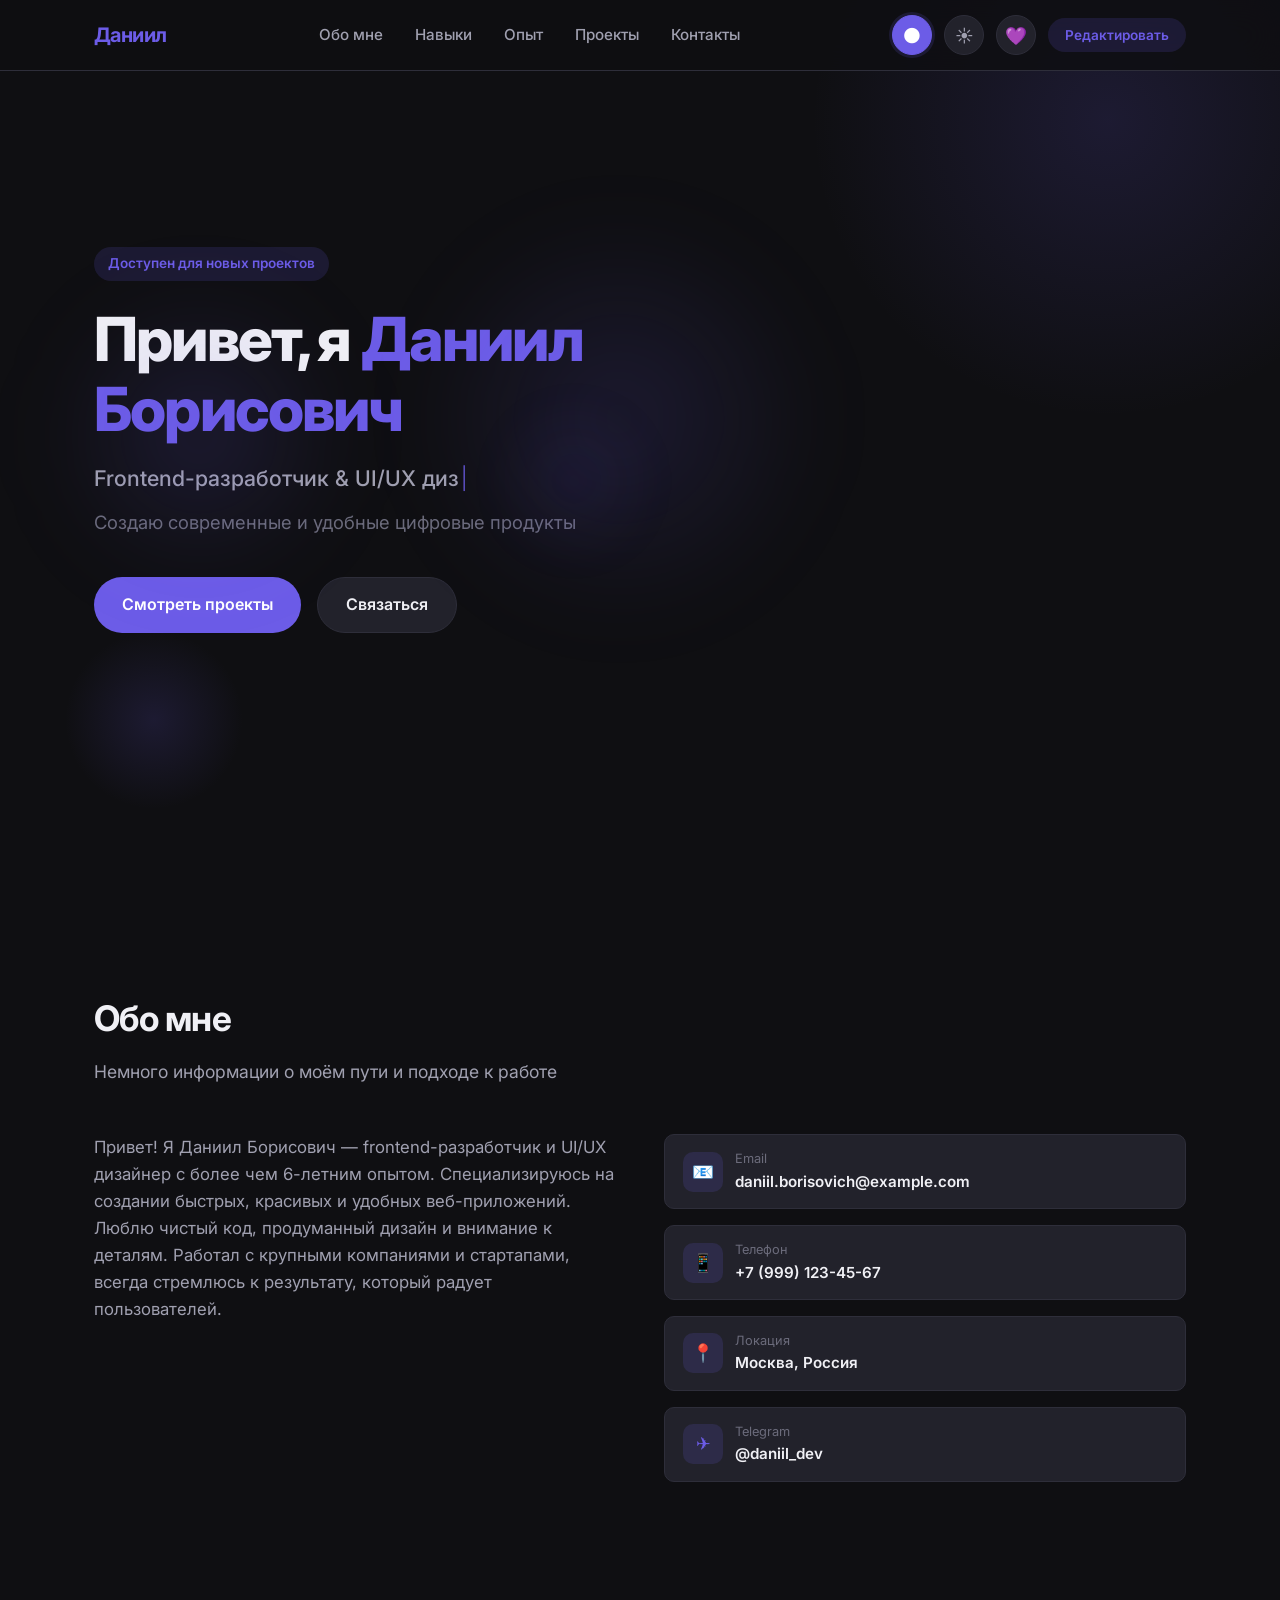
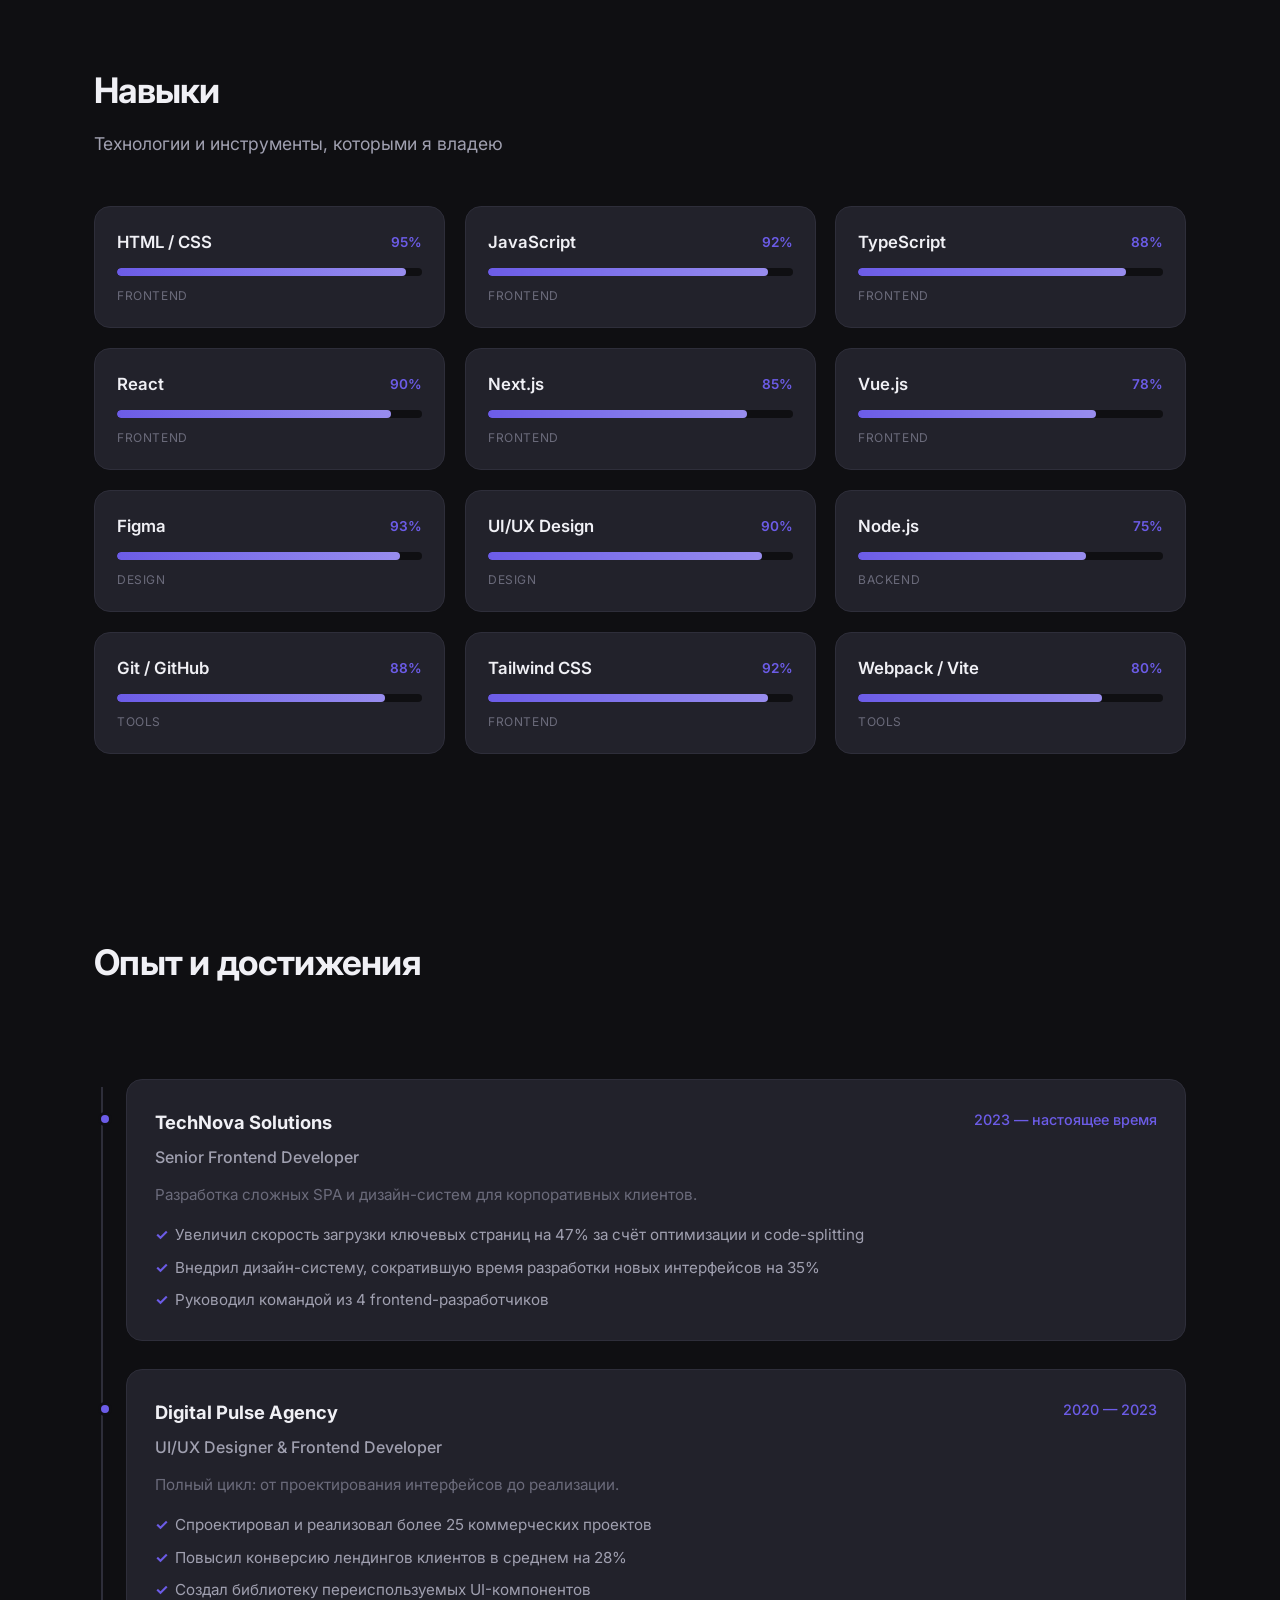
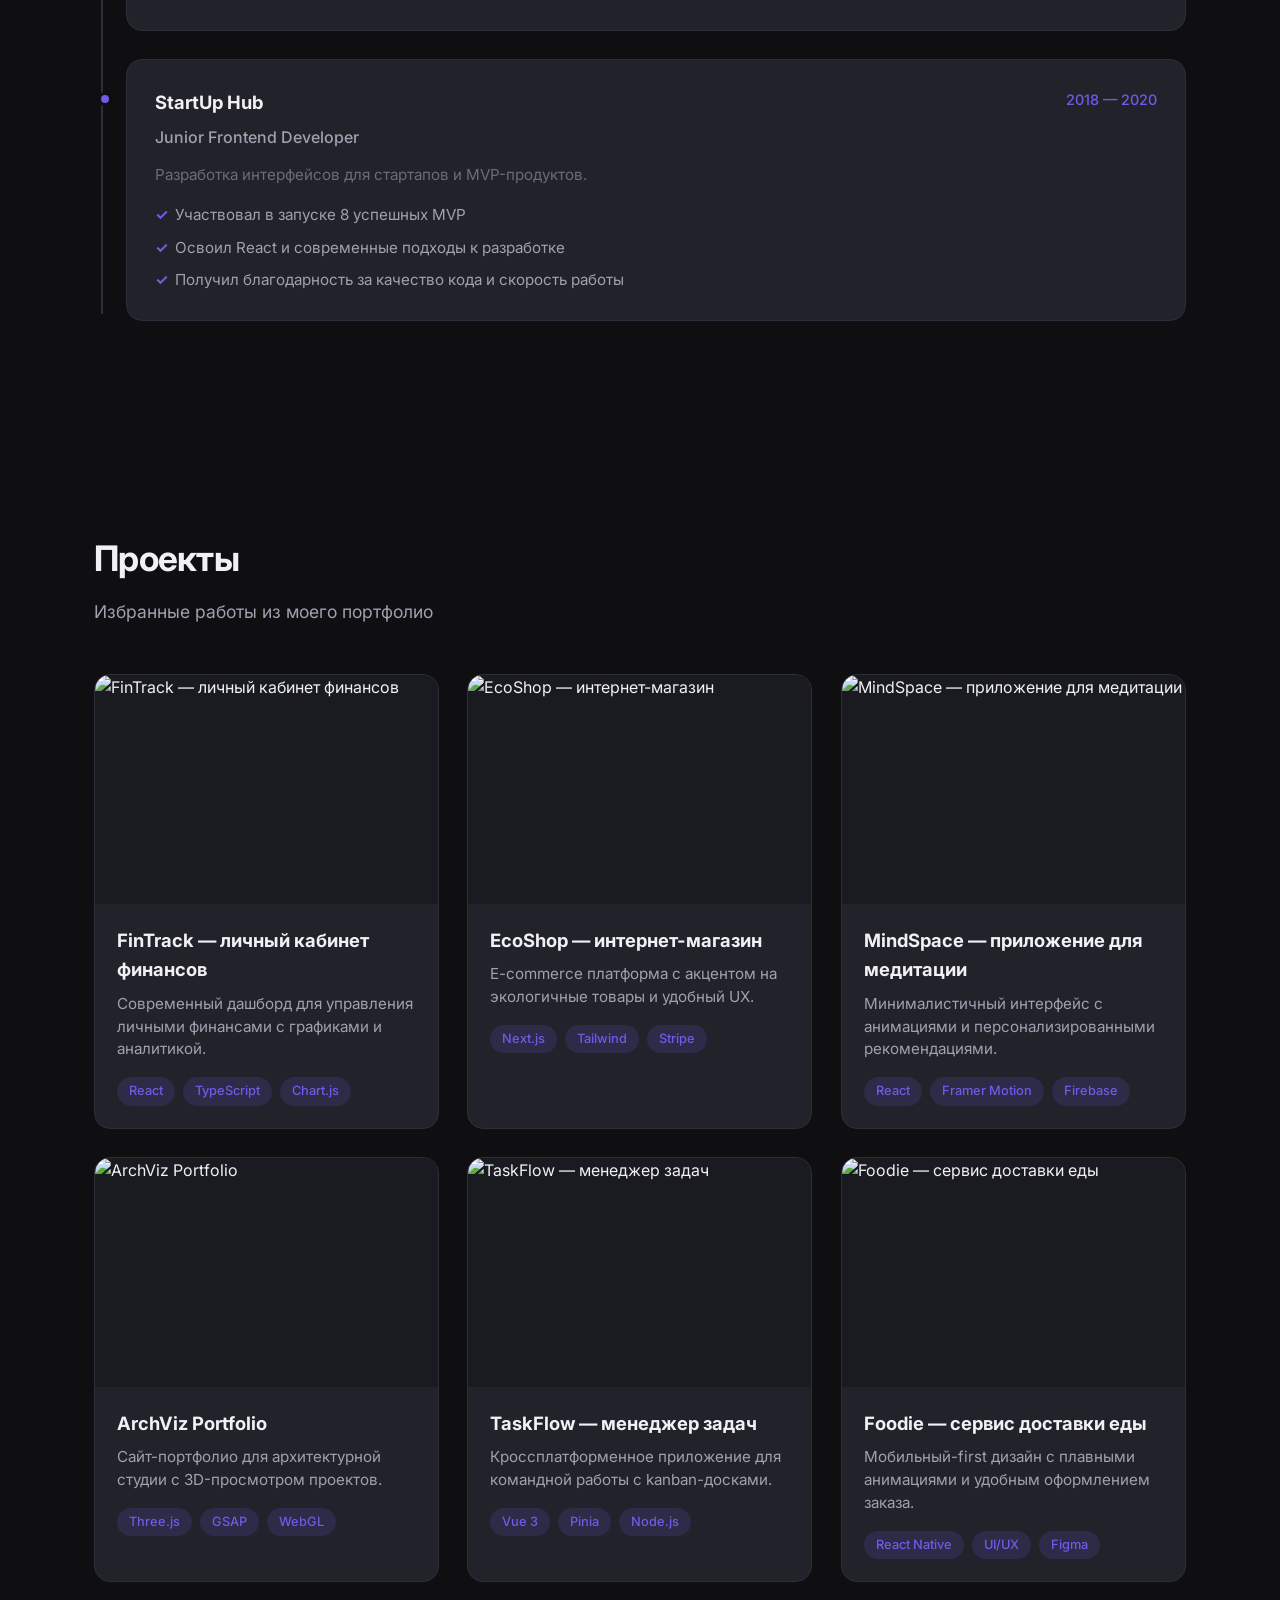
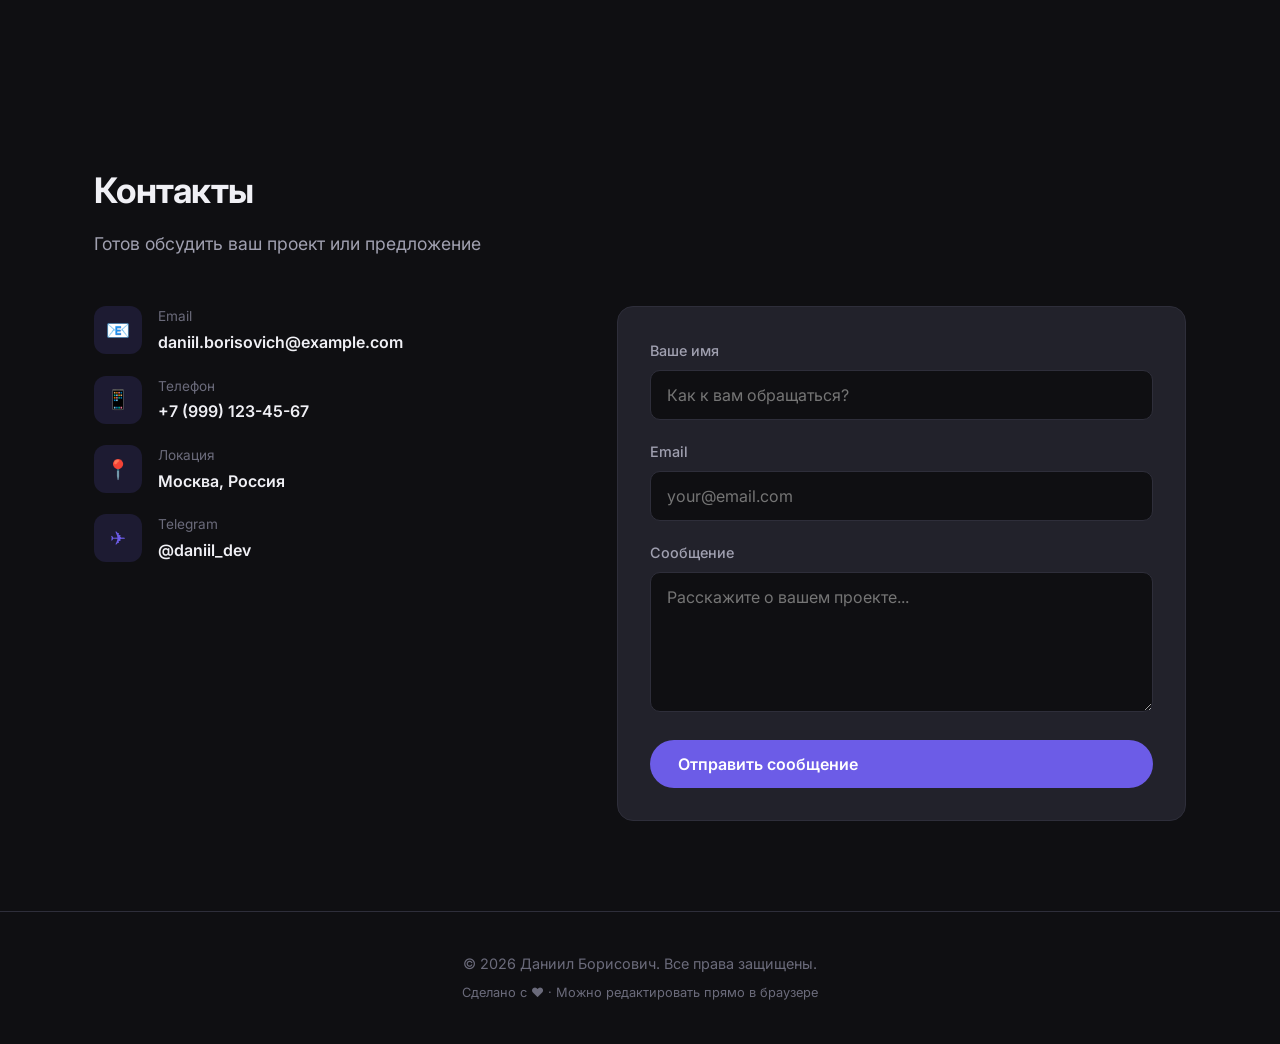
==== index.html @ e8ea4eee "Commit 0" ====
<!DOCTYPE html>
<html lang="ru">
<head>
  <meta charset="UTF-8">
  <meta name="viewport" content="width=device-width, initial-scale=1.0">
  <title>Даниил Борисович — Портфолио</title>
  <meta name="description" content="Портфолио Frontend-разработчика и UI/UX дизайнера Даниила Борисовича">
  <link rel="preconnect" href="https://fonts.googleapis.com">
  <link rel="preconnect" href="https://fonts.gstatic.com" crossorigin>
  <link href="https://fonts.googleapis.com/css2?family=Inter:wght@400;500;600;700;800&display=swap" rel="stylesheet">
  <link rel="stylesheet" href="css/style.css">
</head>
<body>

  <!-- HEADER -->
  <header class="header">
    <div class="container header-inner">
      <a href="#" class="logo">
        <span id="logo-name">Даниил</span>
      </a>

      <nav class="nav">
        <a href="#about">Обо мне</a>
        <a href="#skills">Навыки</a>
        <a href="#experience">Опыт</a>
        <a href="#projects">Проекты</a>
        <a href="#contact">Контакты</a>
      </nav>

      <div class="header-actions">
        <!-- Theme switcher -->
        <button class="theme-btn" data-set-theme="dark" title="Тёмная тема">🌑</button>
        <button class="theme-btn" data-set-theme="light" title="Светлая тема">☀️</button>
        <button class="theme-btn" data-set-theme="vibrant" title="Яркая тема">💜</button>

        <button class="edit-btn" id="edit-btn">Редактировать</button>

        <button class="burger" id="burger" aria-label="Меню">
          <span></span><span></span><span></span>
        </button>
      </div>
    </div>
  </header>

  <!-- Mobile nav -->
  <nav class="mobile-nav" id="mobile-nav">
    <a href="#about">Обо мне</a>
    <a href="#skills">Навыки</a>
    <a href="#experience">Опыт</a>
    <a href="#projects">Проекты</a>
    <a href="#contact">Контакты</a>
  </nav>

  <!-- HERO -->
  <section class="hero" id="home">
    <div class="container">
      <div class="hero-content">
        <div class="hero-badge">Доступен для новых проектов</div>
        <h1>Привет, я <span id="hero-name">Даниил Борисович</span></h1>
        <p class="hero-title">
          <span id="typed-text"></span><span class="typed-cursor">|</span>
        </p>
        <p class="hero-subtitle" id="hero-subtitle">Создаю современные и удобные цифровые продукты</p>
        <div class="hero-actions">
          <a href="#projects" class="btn btn-primary">Смотреть проекты</a>
          <a href="#contact" class="btn btn-secondary">Связаться</a>
        </div>

        <!-- Parallax layers -->
        <div class="parallax-layer layer-1" data-speed="0.3"></div>
        <div class="parallax-layer layer-2" data-speed="0.15"></div>
        <div class="parallax-layer layer-3" data-speed="0.08"></div>
      </div>
    </div>
  </section>

  <!-- ABOUT -->
  <section id="about">
    <div class="container">
      <h2 class="section-title">Обо мне</h2>
      <p class="section-subtitle">Немного информации о моём пути и подходе к работе</p>

      <div class="about-grid">
        <div class="about-text">
          <p id="about-text">Привет! Я Даниил Борисович — frontend-разработчик и UI/UX дизайнер с более чем 6-летним опытом.</p>
        </div>

        <div class="about-info">
          <div class="info-item">
            <div class="icon">📧</div>
            <div>
              <div class="label">Email</div>
              <div class="value" id="info-email">daniil.borisovich@example.com</div>
            </div>
          </div>
          <div class="info-item">
            <div class="icon">📱</div>
            <div>
              <div class="label">Телефон</div>
              <div class="value" id="info-phone">+7 (999) 123-45-67</div>
            </div>
          </div>
          <div class="info-item">
            <div class="icon">📍</div>
            <div>
              <div class="label">Локация</div>
              <div class="value" id="info-location">Москва, Россия</div>
            </div>
          </div>
          <div class="info-item">
            <div class="icon">✈️</div>
            <div>
              <div class="label">Telegram</div>
              <div class="value" id="info-telegram">@daniil_dev</div>
            </div>
          </div>
        </div>
      </div>
    </div>
  </section>

  <!-- SKILLS -->
  <section id="skills">
    <div class="container">
      <h2 class="section-title">Навыки</h2>
      <p class="section-subtitle">Технологии и инструменты, которыми я владею</p>
      <div class="skills-grid" id="skills-grid">
        <!-- Рендерится из data.js -->
      </div>
    </div>
  </section>

  <!-- EXPERIENCE -->
  <section id="experience">
    <div class="container">
      <h2 class="section-title">Опыт и достижения</h2>
      <p class="section-subtitle">Места работы и ключевые результаты</p>
      <div class="timeline" id="experience-list">
        <!-- Рендерится из data.js -->
      </div>
    </div>
  </section>

  <!-- PROJECTS / GALLERY -->
  <section id="projects">
    <div class="container">
      <h2 class="section-title">Проекты</h2>
      <p class="section-subtitle">Избранные работы из моего портфолио</p>
      <div class="projects-grid" id="projects-grid">
        <!-- Рендерится из data.js -->
      </div>
    </div>
  </section>

  <!-- CONTACT -->
  <section id="contact">
    <div class="container">
      <h2 class="section-title">Контакты</h2>
      <p class="section-subtitle">Готов обсудить ваш проект или предложение</p>

      <div class="contact-grid">
        <div class="contact-info">
          <div class="contact-item">
            <div class="icon">📧</div>
            <div>
              <div class="label">Email</div>
              <div class="value" id="contact-email">daniil.borisovich@example.com</div>
            </div>
          </div>
          <div class="contact-item">
            <div class="icon">📱</div>
            <div>
              <div class="label">Телефон</div>
              <div class="value" id="contact-phone">+7 (999) 123-45-67</div>
            </div>
          </div>
          <div class="contact-item">
            <div class="icon">📍</div>
            <div>
              <div class="label">Локация</div>
              <div class="value" id="contact-location">Москва, Россия</div>
            </div>
          </div>
          <div class="contact-item">
            <div class="icon">✈️</div>
            <div>
              <div class="label">Telegram</div>
              <div class="value" id="contact-telegram">@daniil_dev</div>
            </div>
          </div>
        </div>

        <form class="contact-form" id="contact-form">
          <div class="form-group">
            <label for="name">Ваше имя</label>
            <input type="text" id="name" name="name" required placeholder="Как к вам обращаться?">
          </div>
          <div class="form-group">
            <label for="email">Email</label>
            <input type="email" id="email" name="email" required placeholder="your@email.com">
          </div>
          <div class="form-group">
            <label for="message">Сообщение</label>
            <textarea id="message" name="message" required placeholder="Расскажите о вашем проекте..."></textarea>
          </div>
          <button type="submit" class="btn btn-primary" style="width:100%">Отправить сообщение</button>
        </form>
      </div>
    </div>
  </section>

  <!-- FOOTER -->
  <footer class="footer">
    <div class="container">
      <p>© 2026 <span id="footer-name">Даниил Борисович</span>. Все права защищены.</p>
      <p style="margin-top:8px;font-size:0.8rem">Сделано с ❤️ · Можно редактировать прямо в браузере</p>
    </div>
  </footer>

  <!-- Edit hint -->
  <div class="edit-hint" id="edit-hint">
    Режим редактирования: кликайте на текст и меняйте. Нажмите «Сохранить».
  </div>

  <script src="js/data.js"></script>
  <script src="js/app.js"></script>
</body>
</html>
---- css/style.css ----
/* ============================================
   CSS VARIABLES & THEMES
   ============================================ */

:root {
  /* Default: Dark Modern */
  --bg-primary: #0f0f12;
  --bg-secondary: #1a1a21;
  --bg-card: #22222b;
  --bg-card-hover: #2a2a35;
  --text-primary: #f0f0f5;
  --text-secondary: #a0a0b0;
  --text-muted: #6b6b7b;
  --accent: #6c5ce7;
  --accent-hover: #5a4bd1;
  --accent-soft: rgba(108, 92, 231, 0.15);
  --border: #2e2e3a;
  --success: #00b894;
  --shadow: 0 10px 40px rgba(0, 0, 0, 0.4);
  --radius: 16px;
  --radius-sm: 10px;
  --font: 'Inter', system-ui, -apple-system, sans-serif;
  --transition: 0.25s ease;
}

/* Theme: Light Clean */
[data-theme="light"] {
  --bg-primary: #f8f9fc;
  --bg-secondary: #ffffff;
  --bg-card: #ffffff;
  --bg-card-hover: #f0f2f8;
  --text-primary: #1a1a2e;
  --text-secondary: #4a4a6a;
  --text-muted: #8a8aa0;
  --accent: #5b4cdb;
  --accent-hover: #4a3cc7;
  --accent-soft: rgba(91, 76, 219, 0.12);
  --border: #e5e7f0;
  --shadow: 0 10px 40px rgba(0, 0, 0, 0.08);
}

/* Theme: Vibrant */
[data-theme="vibrant"] {
  --bg-primary: #0d0b1a;
  --bg-secondary: #16122b;
  --bg-card: #1e1836;
  --bg-card-hover: #2a2348;
  --text-primary: #f5f0ff;
  --text-secondary: #c4b5e0;
  --text-muted: #8b7aad;
  --accent: #ff6b9d;
  --accent-hover: #ff4d88;
  --accent-soft: rgba(255, 107, 157, 0.15);
  --border: #2e2648;
  --shadow: 0 10px 40px rgba(255, 107, 157, 0.15);
}

/* ============================================
   RESET & BASE
   ============================================ */

*, *::before, *::after {
  box-sizing: border-box;
  margin: 0;
  padding: 0;
}

html {
  scroll-behavior: smooth;
  font-size: 16px;
}

body {
  font-family: var(--font);
  background: var(--bg-primary);
  color: var(--text-primary);
  line-height: 1.6;
  transition: background var(--transition), color var(--transition);
  overflow-x: hidden;
}

a {
  color: inherit;
  text-decoration: none;
}

img {
  max-width: 100%;
  display: block;
}

ul {
  list-style: none;
}

button {
  font-family: inherit;
  cursor: pointer;
  border: none;
  background: none;
}

/* ============================================
   LAYOUT
   ============================================ */

.container {
  width: 100%;
  max-width: 1140px;
  margin: 0 auto;
  padding: 0 24px;
}

section {
  padding: 90px 0;
}

.section-title {
  font-size: 2.2rem;
  font-weight: 700;
  margin-bottom: 12px;
  letter-spacing: -0.02em;
}

.section-subtitle {
  color: var(--text-secondary);
  font-size: 1.1rem;
  margin-bottom: 48px;
  max-width: 560px;
}

/* ============================================
   HEADER / NAV
   ============================================ */

.header {
  position: fixed;
  top: 0;
  left: 0;
  right: 0;
  z-index: 1000;
  background: color-mix(in srgb, var(--bg-primary) 85%, transparent);
  backdrop-filter: blur(16px);
  border-bottom: 1px solid var(--border);
  transition: all var(--transition);
}

.header-inner {
  display: flex;
  align-items: center;
  justify-content: space-between;
  height: 70px;
}

.logo {
  font-weight: 700;
  font-size: 1.25rem;
  letter-spacing: -0.03em;
}

.logo span {
  color: var(--accent);
}

.nav {
  display: flex;
  gap: 32px;
}

.nav a {
  font-size: 0.95rem;
  color: var(--text-secondary);
  transition: color var(--transition);
  font-weight: 500;
}

.nav a:hover,
.nav a.active {
  color: var(--accent);
}

.header-actions {
  display: flex;
  align-items: center;
  gap: 12px;
}

.theme-btn {
  width: 40px;
  height: 40px;
  border-radius: 50%;
  background: var(--bg-card);
  border: 1px solid var(--border);
  display: flex;
  align-items: center;
  justify-content: center;
  color: var(--text-secondary);
  transition: all var(--transition);
  font-size: 1.1rem;
}

.theme-btn:hover {
  background: var(--accent-soft);
  color: var(--accent);
  border-color: var(--accent);
}

.edit-btn {
  padding: 8px 16px;
  border-radius: 999px;
  background: var(--accent-soft);
  color: var(--accent);
  font-size: 0.85rem;
  font-weight: 600;
  border: 1px solid transparent;
  transition: all var(--transition);
}

.edit-btn:hover,
.edit-btn.active {
  background: var(--accent);
  color: white;
}

.burger {
  display: none;
  flex-direction: column;
  gap: 5px;
  width: 28px;
}

.burger span {
  height: 2px;
  background: var(--text-primary);
  border-radius: 2px;
  transition: var(--transition);
}

/* ============================================
   HERO
   ============================================ */

.hero {
  min-height: 100vh;
  display: flex;
  align-items: center;
  padding-top: 70px;
  position: relative;
  overflow: hidden;
}

.hero::before {
  content: '';
  position: absolute;
  top: -20%;
  right: -10%;
  width: 600px;
  height: 600px;
  background: radial-gradient(circle, var(--accent-soft) 0%, transparent 70%);
  pointer-events: none;
}

.hero-content {
  position: relative;
  z-index: 1;
  max-width: 700px;
}

.hero-badge {
  display: inline-flex;
  align-items: center;
  gap: 8px;
  padding: 6px 14px;
  background: var(--accent-soft);
  color: var(--accent);
  border-radius: 999px;
  font-size: 0.85rem;
  font-weight: 600;
  margin-bottom: 24px;
}

.hero h1 {
  font-size: clamp(2.5rem, 5vw, 3.8rem);
  font-weight: 800;
  line-height: 1.15;
  letter-spacing: -0.03em;
  margin-bottom: 16px;
}

.hero h1 span {
  color: var(--accent);
}

.hero-title {
  font-size: 1.35rem;
  color: var(--text-secondary);
  margin-bottom: 12px;
  font-weight: 500;
}

.hero-subtitle {
  font-size: 1.15rem;
  color: var(--text-muted);
  margin-bottom: 40px;
  max-width: 520px;
}

.hero-actions {
  display: flex;
  flex-wrap: wrap;
  gap: 16px;
}

.btn {
  display: inline-flex;
  align-items: center;
  gap: 8px;
  padding: 14px 28px;
  border-radius: 999px;
  font-weight: 600;
  font-size: 1rem;
  transition: all var(--transition);
}

.btn-primary {
  background: var(--accent);
  color: white;
}

.btn-primary:hover {
  background: var(--accent-hover);
  transform: translateY(-2px);
  box-shadow: 0 8px 25px color-mix(in srgb, var(--accent) 40%, transparent);
}

.btn-secondary {
  background: var(--bg-card);
  color: var(--text-primary);
  border: 1px solid var(--border);
}

.btn-secondary:hover {
  background: var(--bg-card-hover);
  border-color: var(--accent);
}

/* ============================================
   ABOUT
   ============================================ */

.about-grid {
  display: grid;
  grid-template-columns: 1fr 1fr;
  gap: 48px;
  align-items: start;
}

.about-text p {
  color: var(--text-secondary);
  font-size: 1.05rem;
  margin-bottom: 20px;
}

.about-info {
  display: grid;
  gap: 16px;
}

.info-item {
  display: flex;
  gap: 12px;
  align-items: center;
  padding: 14px 18px;
  background: var(--bg-card);
  border-radius: var(--radius-sm);
  border: 1px solid var(--border);
}

.info-item .icon {
  width: 40px;
  height: 40px;
  border-radius: 10px;
  background: var(--accent-soft);
  color: var(--accent);
  display: flex;
  align-items: center;
  justify-content: center;
  font-size: 1.1rem;
  flex-shrink: 0;
}

.info-item .label {
  font-size: 0.8rem;
  color: var(--text-muted);
}

.info-item .value {
  font-weight: 600;
  font-size: 0.95rem;
}

/* ============================================
   SKILLS
   ============================================ */

.skills-grid {
  display: grid;
  grid-template-columns: repeat(auto-fill, minmax(280px, 1fr));
  gap: 20px;
}

.skill-card {
  background: var(--bg-card);
  border: 1px solid var(--border);
  border-radius: var(--radius);
  padding: 22px;
  transition: all var(--transition);
}

.skill-card:hover {
  background: var(--bg-card-hover);
  transform: translateY(-3px);
  box-shadow: var(--shadow);
}

.skill-header {
  display: flex;
  justify-content: space-between;
  align-items: center;
  margin-bottom: 12px;
}

.skill-name {
  font-weight: 600;
  font-size: 1.05rem;
}

.skill-level {
  font-size: 0.85rem;
  color: var(--accent);
  font-weight: 600;
}

.skill-bar {
  height: 8px;
  background: var(--bg-primary);
  border-radius: 999px;
  overflow: hidden;
}

.skill-progress {
  height: 100%;
  background: linear-gradient(90deg, var(--accent), color-mix(in srgb, var(--accent) 70%, white));
  border-radius: 999px;
  transition: width 1s ease;
}

.skill-category {
  margin-top: 10px;
  font-size: 0.75rem;
  color: var(--text-muted);
  text-transform: uppercase;
  letter-spacing: 0.05em;
}

/* ============================================
   EXPERIENCE
   ============================================ */

.timeline {
  position: relative;
  padding-left: 32px;
}

.timeline::before {
  content: '';
  position: absolute;
  left: 7px;
  top: 8px;
  bottom: 8px;
  width: 2px;
  background: var(--border);
}

.exp-card {
  position: relative;
  background: var(--bg-card);
  border: 1px solid var(--border);
  border-radius: var(--radius);
  padding: 28px;
  margin-bottom: 28px;
  transition: all var(--transition);
}

.exp-card:hover {
  background: var(--bg-card-hover);
  box-shadow: var(--shadow);
}

.exp-card::before {
  content: '';
  position: absolute;
  left: -29px;
  top: 32px;
  width: 14px;
  height: 14px;
  border-radius: 50%;
  background: var(--accent);
  border: 3px solid var(--bg-primary);
}

.exp-header {
  display: flex;
  flex-wrap: wrap;
  justify-content: space-between;
  gap: 8px;
  margin-bottom: 8px;
}

.exp-company {
  font-weight: 700;
  font-size: 1.15rem;
}

.exp-period {
  font-size: 0.9rem;
  color: var(--accent);
  font-weight: 500;
}

.exp-position {
  color: var(--text-secondary);
  margin-bottom: 12px;
  font-weight: 500;
}

.exp-desc {
  color: var(--text-muted);
  font-size: 0.95rem;
  margin-bottom: 16px;
}

.exp-achievements {
  display: flex;
  flex-direction: column;
  gap: 8px;
}

.exp-achievements li {
  position: relative;
  padding-left: 20px;
  color: var(--text-secondary);
  font-size: 0.95rem;
}

.exp-achievements li::before {
  content: '✓';
  position: absolute;
  left: 0;
  color: var(--accent);
  font-weight: 700;
}

/* ============================================
   GALLERY / PROJECTS
   ============================================ */

.projects-grid {
  display: grid;
  grid-template-columns: repeat(auto-fill, minmax(320px, 1fr));
  gap: 28px;
}

.project-card {
  background: var(--bg-card);
  border: 1px solid var(--border);
  border-radius: var(--radius);
  overflow: hidden;
  transition: all var(--transition);
}

.project-card:hover {
  transform: translateY(-6px);
  box-shadow: var(--shadow);
  border-color: var(--accent);
}

.project-image {
  aspect-ratio: 3/2;
  overflow: hidden;
  background: var(--bg-secondary);
}

.project-image img {
  width: 100%;
  height: 100%;
  object-fit: cover;
  transition: transform 0.5s ease;
}

.project-card:hover .project-image img {
  transform: scale(1.05);
}

.project-body {
  padding: 22px;
}

.project-title {
  font-weight: 700;
  font-size: 1.15rem;
  margin-bottom: 8px;
}

.project-desc {
  color: var(--text-secondary);
  font-size: 0.95rem;
  margin-bottom: 16px;
  line-height: 1.5;
}

.project-tags {
  display: flex;
  flex-wrap: wrap;
  gap: 8px;
}

.tag {
  padding: 4px 12px;
  background: var(--accent-soft);
  color: var(--accent);
  border-radius: 999px;
  font-size: 0.8rem;
  font-weight: 500;
}

/* ============================================
   CONTACT
   ============================================ */

.contact-grid {
  display: grid;
  grid-template-columns: 1fr 1.2fr;
  gap: 48px;
}

.contact-info {
  display: flex;
  flex-direction: column;
  gap: 20px;
}

.contact-item {
  display: flex;
  gap: 16px;
  align-items: flex-start;
}

.contact-item .icon {
  width: 48px;
  height: 48px;
  border-radius: 12px;
  background: var(--accent-soft);
  color: var(--accent);
  display: flex;
  align-items: center;
  justify-content: center;
  font-size: 1.2rem;
  flex-shrink: 0;
}

.contact-item .label {
  font-size: 0.85rem;
  color: var(--text-muted);
  margin-bottom: 2px;
}

.contact-item .value {
  font-weight: 600;
}

.contact-form {
  background: var(--bg-card);
  border: 1px solid var(--border);
  border-radius: var(--radius);
  padding: 32px;
}

.form-group {
  margin-bottom: 20px;
}

.form-group label {
  display: block;
  font-size: 0.9rem;
  font-weight: 500;
  margin-bottom: 8px;
  color: var(--text-secondary);
}

.form-group input,
.form-group textarea {
  width: 100%;
  padding: 14px 16px;
  background: var(--bg-primary);
  border: 1px solid var(--border);
  border-radius: var(--radius-sm);
  color: var(--text-primary);
  font-family: inherit;
  font-size: 1rem;
  transition: border-color var(--transition);
}

.form-group input:focus,
.form-group textarea:focus {
  outline: none;
  border-color: var(--accent);
}

.form-group textarea {
  min-height: 140px;
  resize: vertical;
}

/* ============================================
   FOOTER
   ============================================ */

.footer {
  padding: 40px 0;
  border-top: 1px solid var(--border);
  text-align: center;
  color: var(--text-muted);
  font-size: 0.9rem;
}

.footer a {
  color: var(--accent);
}

/* ============================================
   EDIT MODE
   ============================================ */

body.edit-mode [contenteditable="true"] {
  outline: 2px dashed var(--accent);
  outline-offset: 4px;
  border-radius: 4px;
  cursor: text;
}

.edit-hint {
  position: fixed;
  bottom: 24px;
  left: 50%;
  transform: translateX(-50%);
  background: var(--accent);
  color: white;
  padding: 12px 24px;
  border-radius: 999px;
  font-size: 0.9rem;
  font-weight: 500;
  z-index: 2000;
  box-shadow: var(--shadow);
  display: none;
}

body.edit-mode .edit-hint {
  display: block;
}

/* ============================================
   RESPONSIVE
   ============================================ */

@media (max-width: 900px) {
  .about-grid,
  .contact-grid {
    grid-template-columns: 1fr;
  }

  .nav {
    display: none;
  }

  .burger {
    display: flex;
  }

  section {
    padding: 70px 0;
  }
}

@media (max-width: 600px) {
  .hero h1 {
    font-size: 2.2rem;
  }

  .projects-grid {
    grid-template-columns: 1fr;
  }

  .skills-grid {
    grid-template-columns: 1fr;
  }

  .header-actions .edit-btn {
    display: none;
  }
}

/* Mobile menu */
.mobile-nav {
  display: none;
  position: fixed;
  top: 70px;
  left: 0;
  right: 0;
  background: var(--bg-secondary);
  border-bottom: 1px solid var(--border);
  padding: 20px;
  flex-direction: column;
  gap: 16px;
  z-index: 999;
}

.mobile-nav.open {
  display: flex;
}

.mobile-nav a {
  font-size: 1.1rem;
  color: var(--text-secondary);
  padding: 8px 0;
  transition: color 0.2s ease, transform 0.2s ease;
}

.mobile-nav a:hover {
  color: var(--accent);
  transform: translateX(6px);
}

/* ============================================
   ANIMATIONS & INTERACTIVITY
   ============================================ */

/* Scroll reveal base */
/* ===== BLOCK APPEARANCE ANIMATIONS ===== */
.reveal {
  opacity: 0;
  transform: translateY(50px);
  transition: opacity 0.8s cubic-bezier(0.16, 1, 0.3, 1),
              transform 0.8s cubic-bezier(0.16, 1, 0.3, 1);
  will-change: opacity, transform;
}

.reveal.visible {
  opacity: 1;
  transform: translateY(0);
}

/* From left */
.reveal-left {
  opacity: 0;
  transform: translateX(-50px);
  transition: opacity 0.8s cubic-bezier(0.16, 1, 0.3, 1),
              transform 0.8s cubic-bezier(0.16, 1, 0.3, 1);
}

.reveal-left.visible {
  opacity: 1;
  transform: translateX(0);
}

/* From right */
.reveal-right {
  opacity: 0;
  transform: translateX(50px);
  transition: opacity 0.8s cubic-bezier(0.16, 1, 0.3, 1),
              transform 0.8s cubic-bezier(0.16, 1, 0.3, 1);
}

.reveal-right.visible {
  opacity: 1;
  transform: translateX(0);
}

.reveal-delay-1 { transition-delay: 0.1s; }
.reveal-delay-2 { transition-delay: 0.2s; }
.reveal-delay-3 { transition-delay: 0.3s; }
.reveal-delay-4 { transition-delay: 0.4s; }
.reveal-delay-5 { transition-delay: 0.5s; }

/* Scale reveal for cards */
.reveal-scale {
  opacity: 0;
  transform: scale(0.9) translateY(40px);
  transition: opacity 0.7s cubic-bezier(0.16, 1, 0.3, 1),
              transform 0.7s cubic-bezier(0.16, 1, 0.3, 1);
  will-change: opacity, transform;
}

.reveal-scale.visible {
  opacity: 1;
  transform: scale(1) translateY(0);
}

/* Hero animations */
.hero-badge {
  animation: fadeInDown 0.8s ease both;
}

.hero h1 {
  animation: fadeInUp 0.9s 0.15s ease both;
}

.hero-title {
  animation: fadeInUp 0.9s 0.3s ease both;
}

.hero-subtitle {
  animation: fadeInUp 0.9s 0.45s ease both;
}

.hero-actions {
  animation: fadeInUp 0.9s 0.6s ease both;
}

@keyframes fadeInUp {
  from {
    opacity: 0;
    transform: translateY(30px);
  }
  to {
    opacity: 1;
    transform: translateY(0);
  }
}

@keyframes fadeInDown {
  from {
    opacity: 0;
    transform: translateY(-20px);
  }
  to {
    opacity: 1;
    transform: translateY(0);
  }
}

@keyframes pulse {
  0%, 100% { transform: scale(1); }
  50% { transform: scale(1.05); }
}

@keyframes float {
  0%, 100% { transform: translateY(0); }
  50% { transform: translateY(-12px); }
}

@keyframes gradientShift {
  0% { background-position: 0% 50%; }
  50% { background-position: 100% 50%; }
  100% { background-position: 0% 50%; }
}

/* Skill progress animation */
.skill-progress {
  width: 0 !important;
  transition: width 1.2s cubic-bezier(0.16, 1, 0.3, 1);
}

.skill-card.visible .skill-progress {
  width: var(--target-width) !important;
}

/* Enhanced card hovers */
.skill-card,
.exp-card,
.project-card,
.info-item {
  transition: transform 0.35s cubic-bezier(0.16, 1, 0.3, 1),
              box-shadow 0.35s ease,
              background 0.3s ease,
              border-color 0.3s ease;
}

.skill-card:hover {
  transform: translateY(-6px);
}

.exp-card:hover {
  transform: translateX(8px);
}

.project-card:hover {
  transform: translateY(-10px) scale(1.01);
}

/* Project image zoom + overlay */
.project-image {
  position: relative;
}

.project-image::after {
  content: '';
  position: absolute;
  inset: 0;
  background: linear-gradient(to top, rgba(0,0,0,0.5) 0%, transparent 60%);
  opacity: 0;
  transition: opacity 0.4s ease;
}

.project-card:hover .project-image::after {
  opacity: 1;
}

/* Button ripple / press */
.btn {
  position: relative;
  overflow: hidden;
}

.btn::after {
  content: '';
  position: absolute;
  inset: 0;
  background: rgba(255,255,255,0.15);
  opacity: 0;
  transition: opacity 0.3s ease;
}

.btn:hover::after {
  opacity: 1;
}

.btn:active {
  transform: scale(0.97);
}

/* Theme buttons active state */
.theme-btn.active {
  background: var(--accent);
  color: white;
  border-color: var(--accent);
  box-shadow: 0 0 0 3px var(--accent-soft);
}

/* Smooth theme transition */
body,
.header,
.bg-card,
.skill-card,
.exp-card,
.project-card,
.info-item,
.contact-form,
.btn,
.nav a,
.theme-btn {
  transition: background-color 0.4s ease,
              color 0.4s ease,
              border-color 0.4s ease,
              box-shadow 0.4s ease;
}

/* Floating decoration in hero */
.hero::after {
  content: '';
  position: absolute;
  bottom: 10%;
  left: 5%;
  width: 180px;
  height: 180px;
  border-radius: 50%;
  background: radial-gradient(circle, var(--accent-soft) 0%, transparent 70%);
  animation: float 6s ease-in-out infinite;
  pointer-events: none;
  z-index: 0;
}

/* Typing cursor */
.typed-cursor {
  display: inline-block;
  color: var(--accent);
  font-weight: 300;
  animation: blink 0.8s step-end infinite;
  margin-left: 2px;
}

@keyframes blink {
  0%, 100% { opacity: 1; }
  50% { opacity: 0; }
}

#typed-text {
  color: var(--text-secondary);
}

/* Parallax layers */
.parallax-layer {
  position: absolute;
  border-radius: 50%;
  pointer-events: none;
  z-index: 0;
  will-change: transform;
}

.layer-1 {
  width: 420px;
  height: 420px;
  top: -10%;
  right: -5%;
  background: radial-gradient(circle, var(--accent-soft) 0%, transparent 70%);
  filter: blur(40px);
}

.layer-2 {
  width: 280px;
  height: 280px;
  bottom: 15%;
  left: -5%;
  background: radial-gradient(circle, color-mix(in srgb, var(--accent) 20%, transparent) 0%, transparent 70%);
  filter: blur(50px);
}

.layer-3 {
  width: 160px;
  height: 160px;
  top: 40%;
  right: 20%;
  background: radial-gradient(circle, var(--accent-soft) 0%, transparent 70%);
  filter: blur(30px);
  opacity: 0.7;
}

/* Hero content above parallax */
.hero-content {
  position: relative;
  z-index: 2;
}

/* Timeline dot pulse */
.exp-card::before {
  transition: transform 0.3s ease, box-shadow 0.3s ease;
}

.exp-card:hover::before {
  transform: scale(1.3);
  box-shadow: 0 0 0 6px var(--accent-soft);
}

/* Form focus glow */
.form-group input:focus,
.form-group textarea:focus {
  box-shadow: 0 0 0 4px var(--accent-soft);
}

/* Cursor pointer on interactive */
.skill-card,
.project-card,
.exp-card,
.theme-btn,
.edit-btn,
.btn {
  cursor: pointer;
}

/* Stagger children utility */
.stagger > *:nth-child(1) { transition-delay: 0.05s; }
.stagger > *:nth-child(2) { transition-delay: 0.1s; }
.stagger > *:nth-child(3) { transition-delay: 0.15s; }
.stagger > *:nth-child(4) { transition-delay: 0.2s; }
.stagger > *:nth-child(5) { transition-delay: 0.25s; }
.stagger > *:nth-child(6) { transition-delay: 0.3s; }
.stagger > *:nth-child(7) { transition-delay: 0.35s; }
.stagger > *:nth-child(8) { transition-delay: 0.4s; }
.stagger > *:nth-child(9) { transition-delay: 0.45s; }
.stagger > *:nth-child(10) { transition-delay: 0.5s; }
.stagger > *:nth-child(11) { transition-delay: 0.55s; }
.stagger > *:nth-child(12) { transition-delay: 0.6s; }

/* Mobile menu animation */
.mobile-nav {
  opacity: 0;
  transform: translateY(-10px);
  transition: opacity 0.3s ease, transform 0.3s ease;
  pointer-events: none;
}

.mobile-nav.open {
  display: flex;
  opacity: 1;
  transform: translateY(0);
  pointer-events: auto;
}

/* Header scroll effect */
.header.scrolled {
  box-shadow: 0 4px 30px rgba(0,0,0,0.15);
  height: 64px;
}

.header.scrolled .header-inner {
  height: 64px;
}

/* Toast animation */
.edit-hint {
  animation: fadeInUp 0.4s ease;
}

/* Reduced motion preference */
@media (prefers-reduced-motion: reduce) {
  *,
  *::before,
  *::after {
    animation-duration: 0.01ms !important;
    animation-iteration-count: 1 !important;
    transition-duration: 0.01ms !important;
  }

  .reveal,
  .reveal-scale,
  .reveal-left,
  .reveal-right {
    opacity: 1;
    transform: none;
  }
}
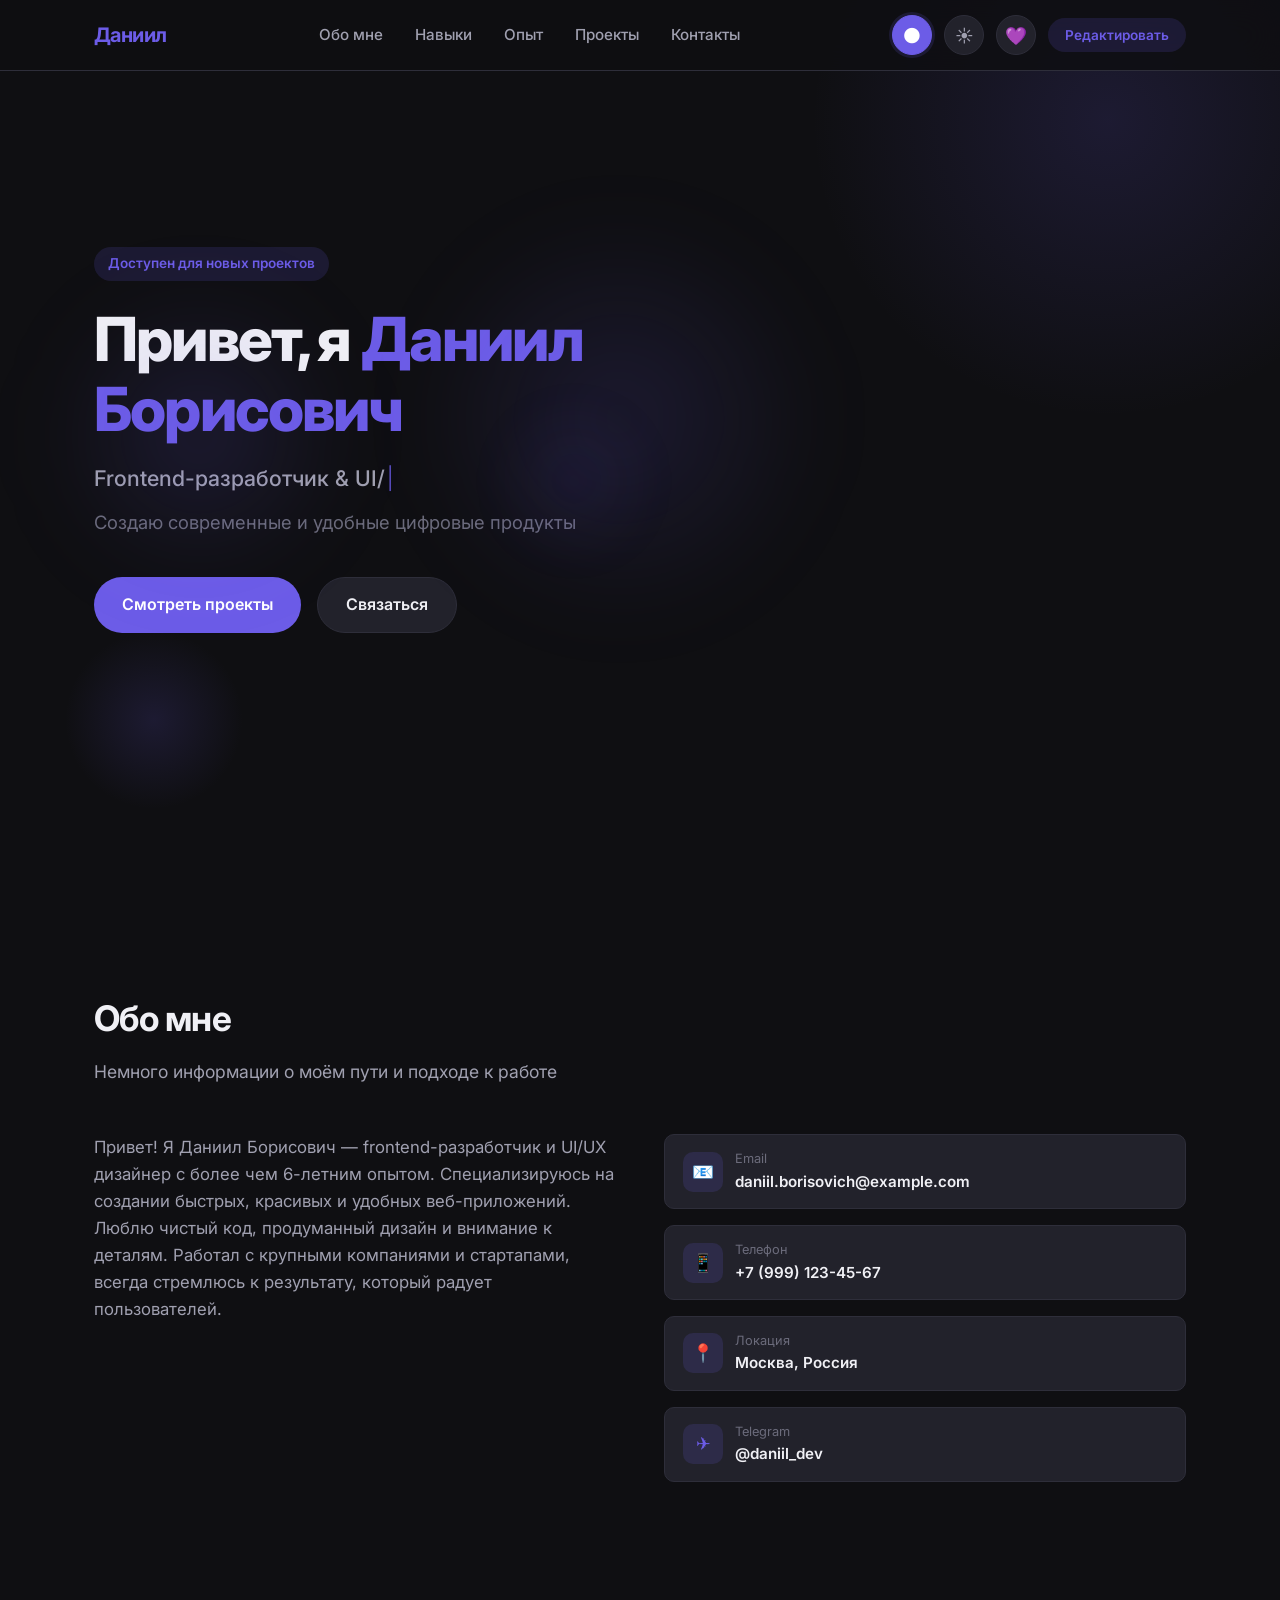
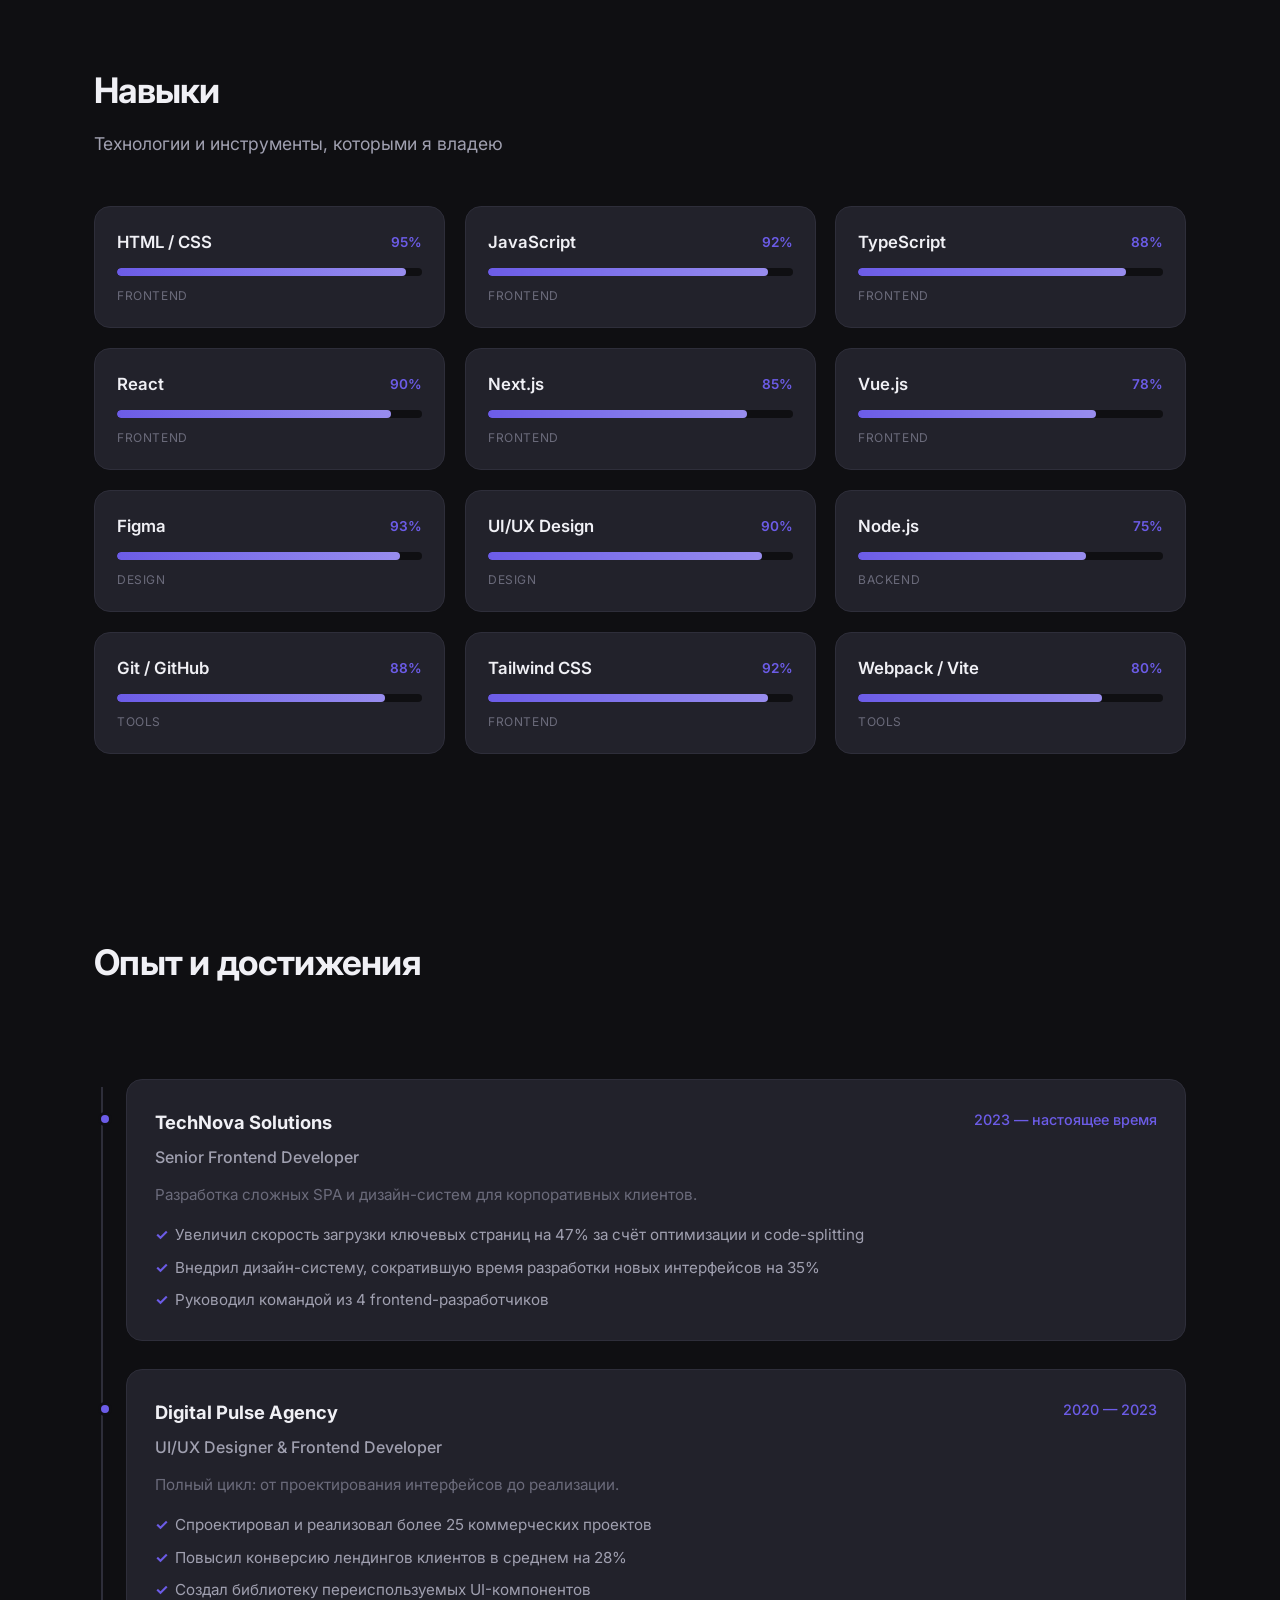
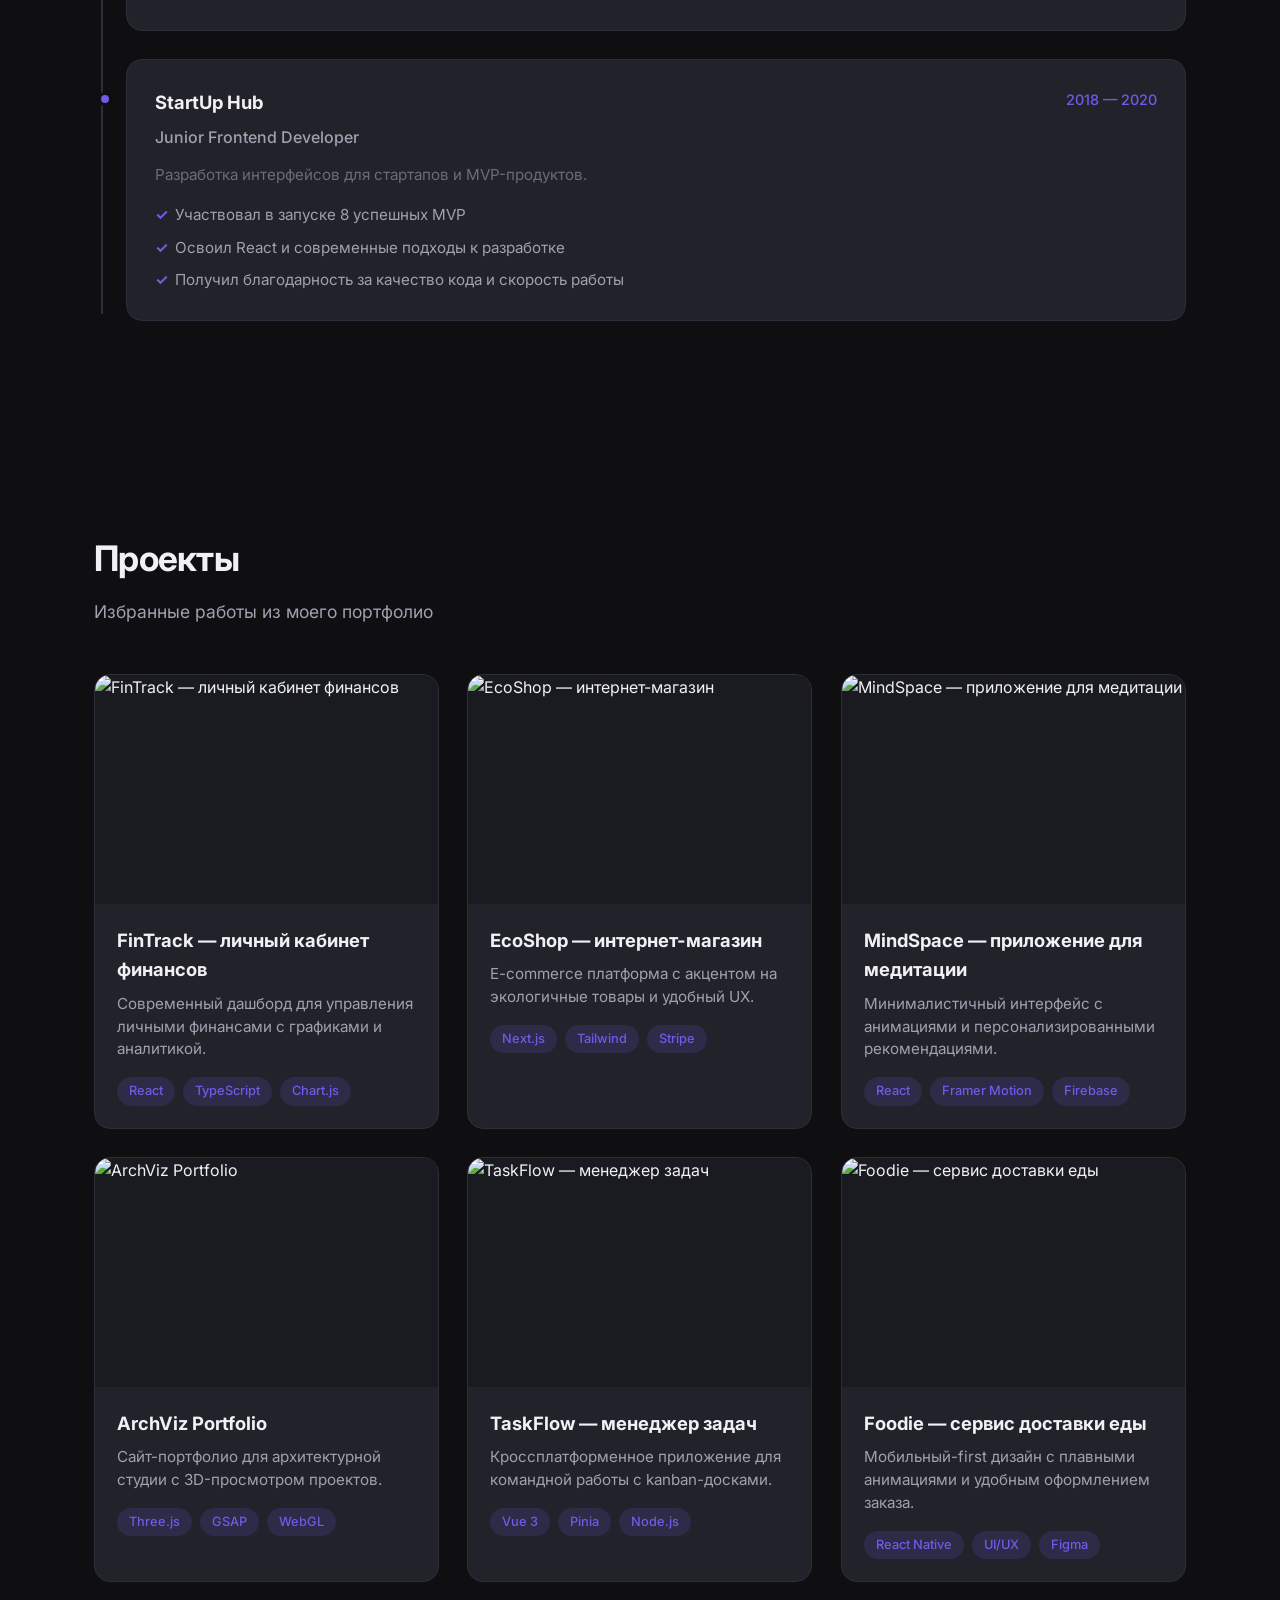
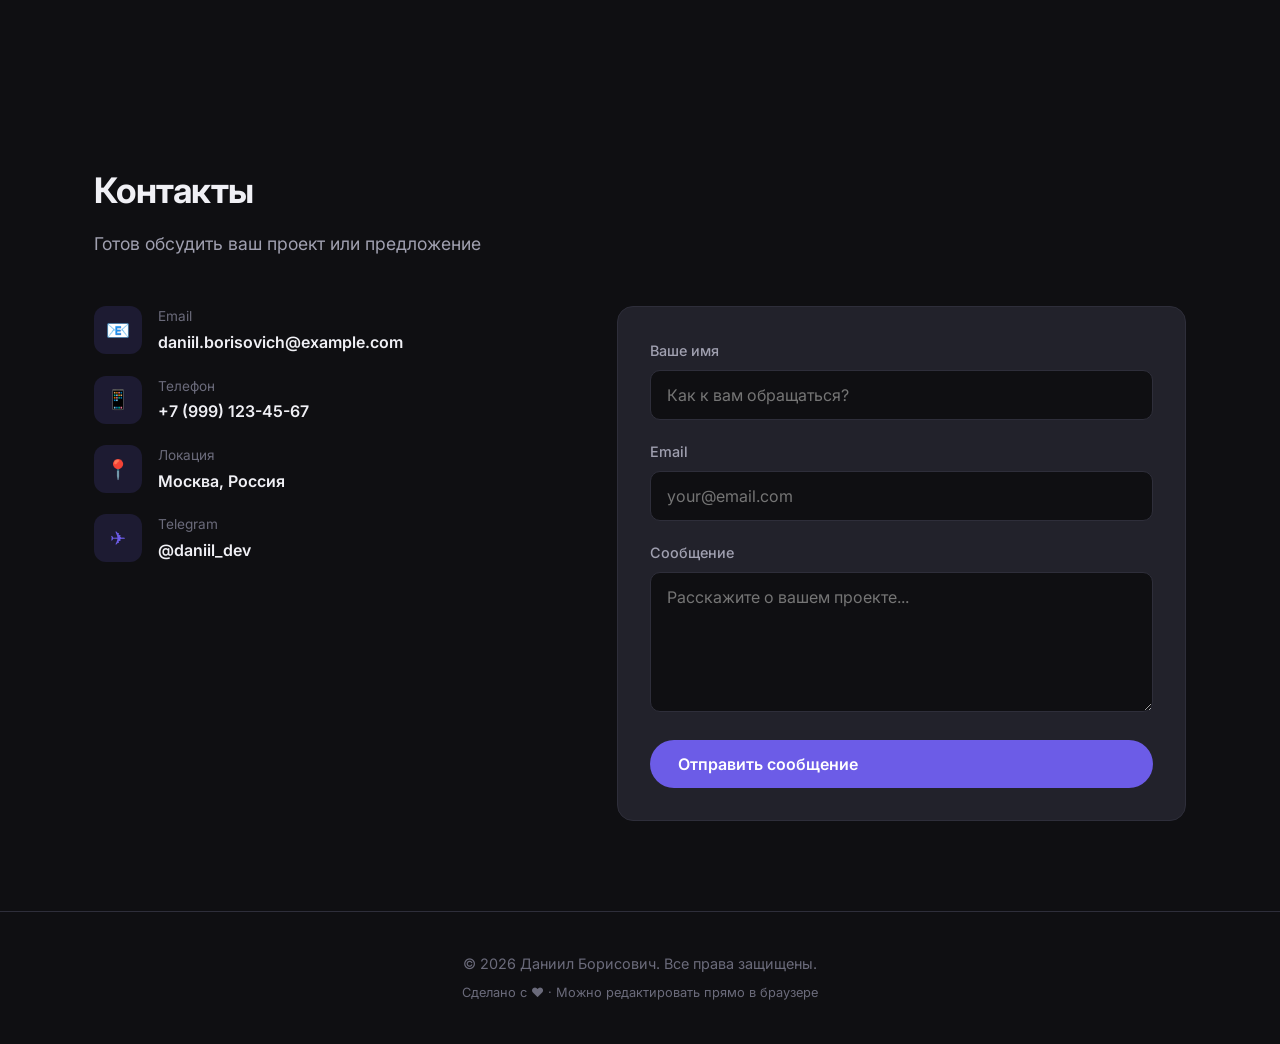
==== commit c22ef294: "ДаниилДБ" ====
--- a/index.html
+++ b/index.html
@@ -16,7 +16,7 @@
   <header class="header">
     <div class="container header-inner">
       <a href="#" class="logo">
-        <span id="logo-name">Даниил</span>
+        <span id="logo-name">ДаниилДБ</span>
       </a>
 
       <nav class="nav">
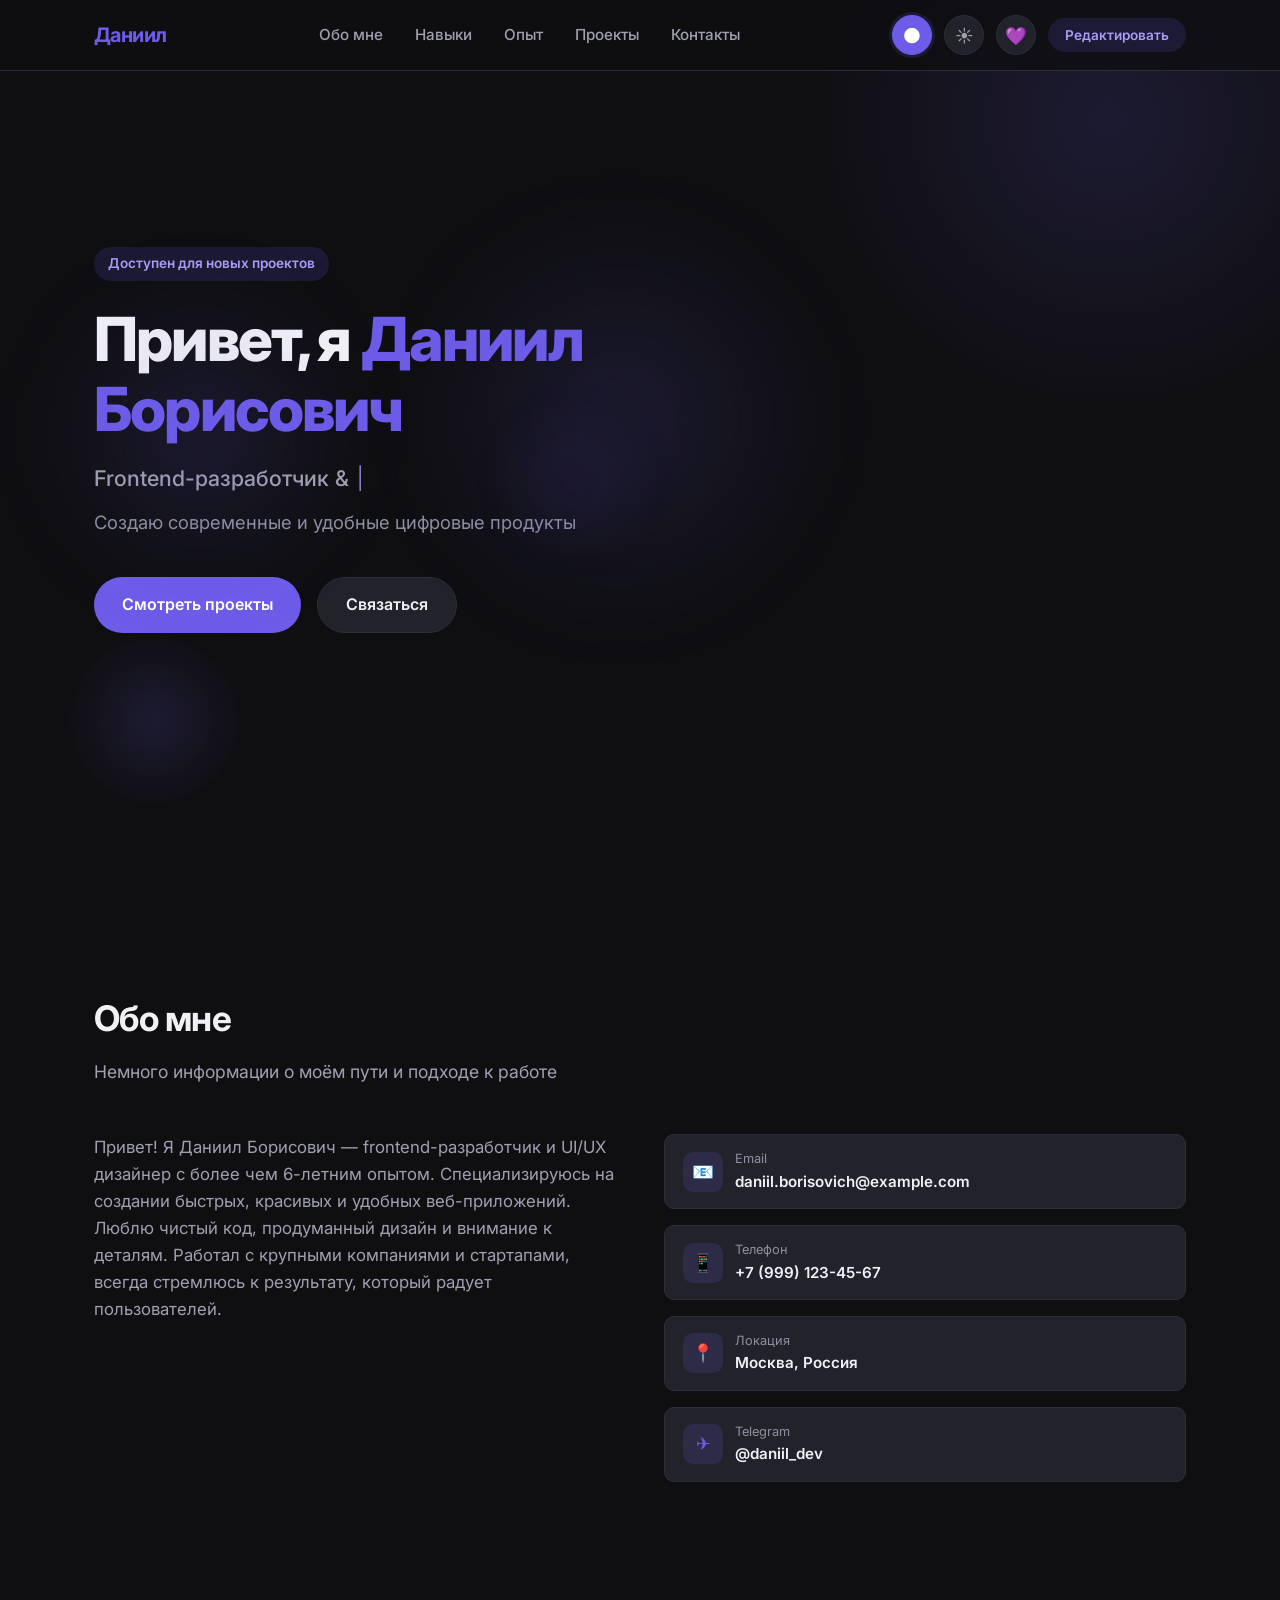
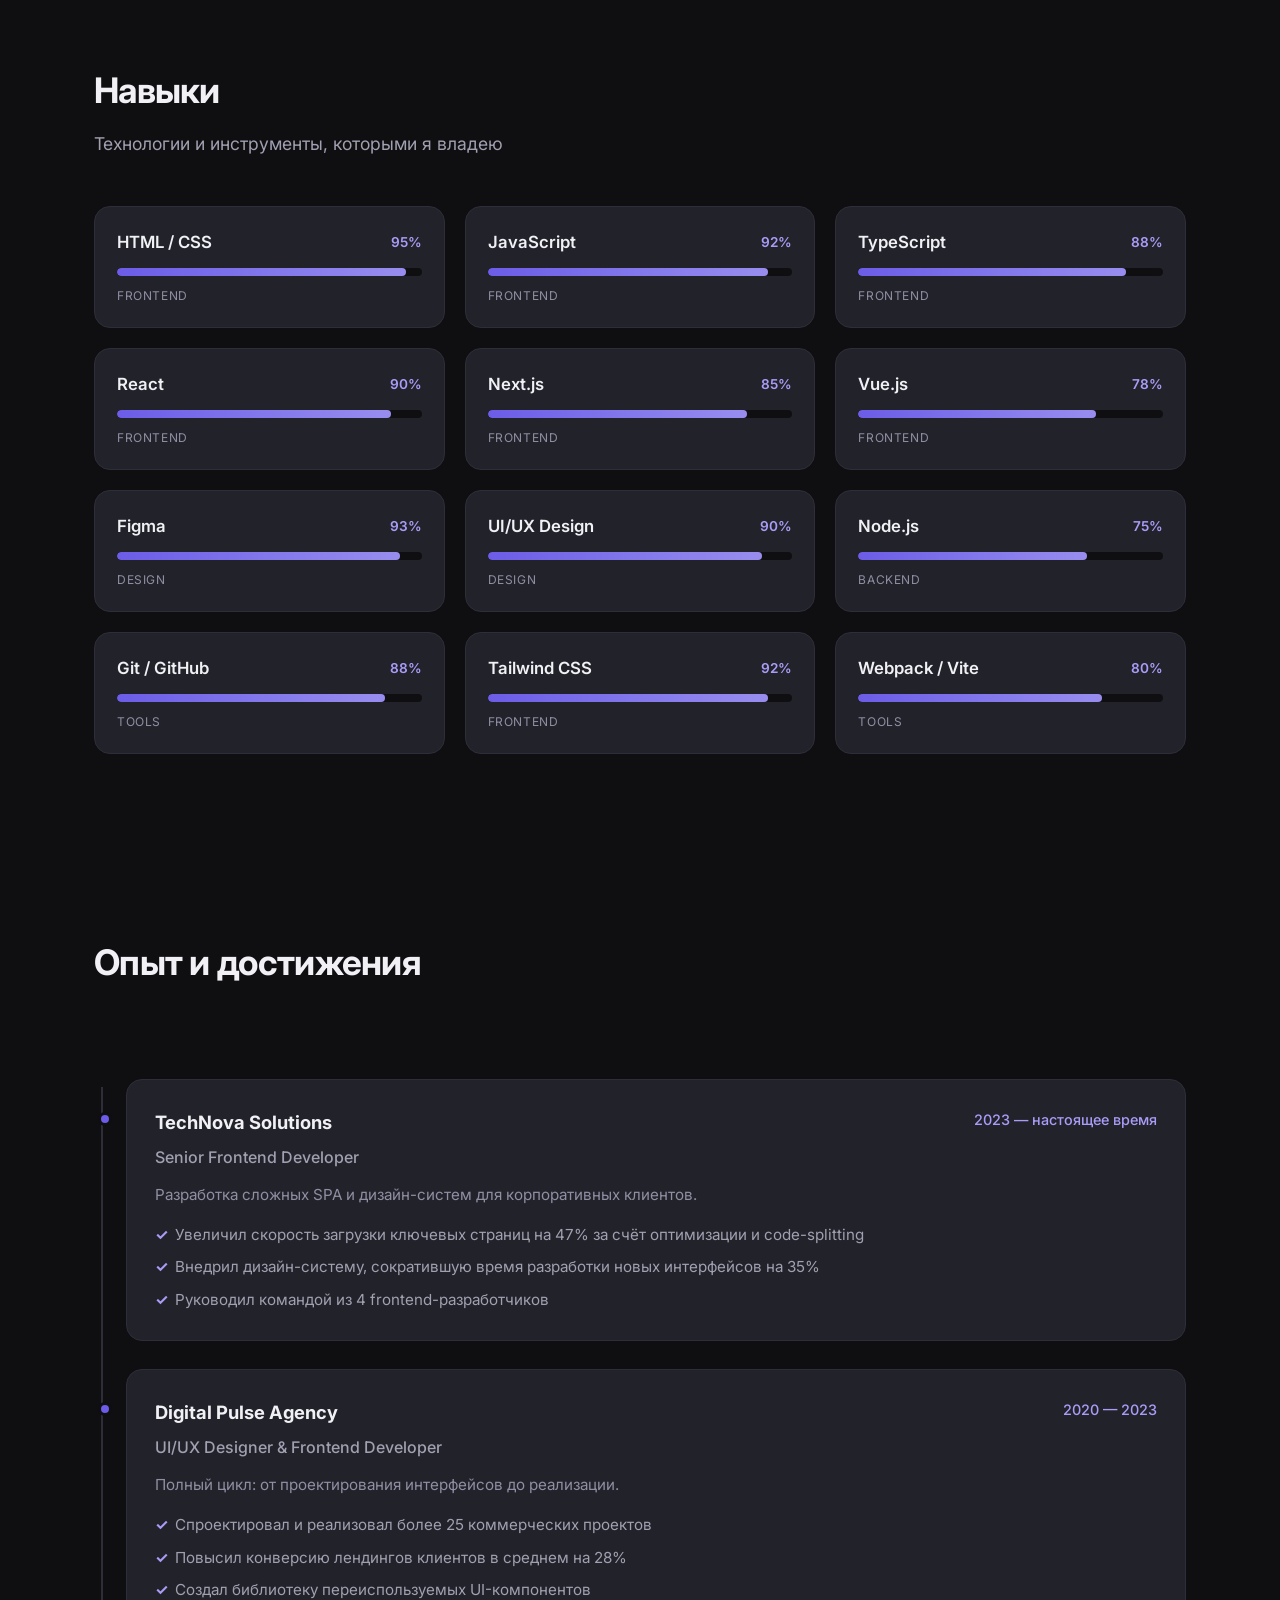
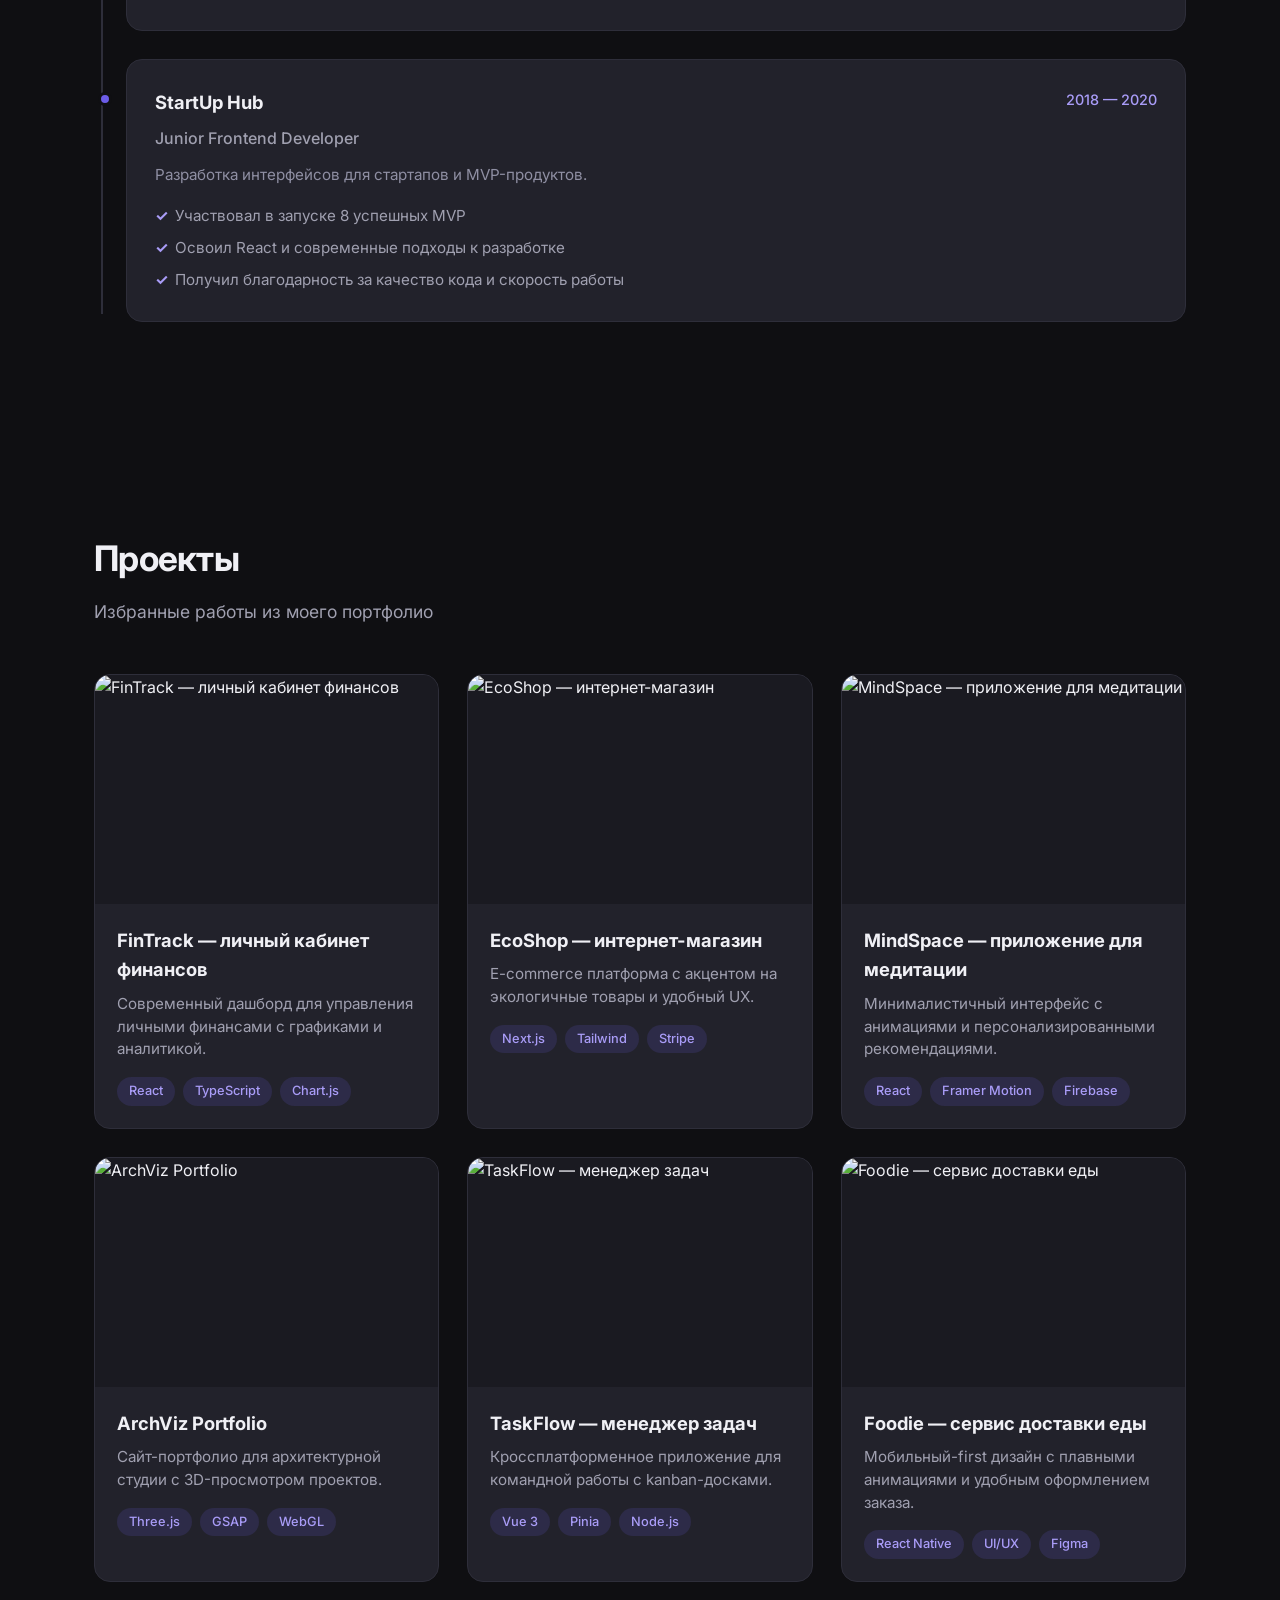
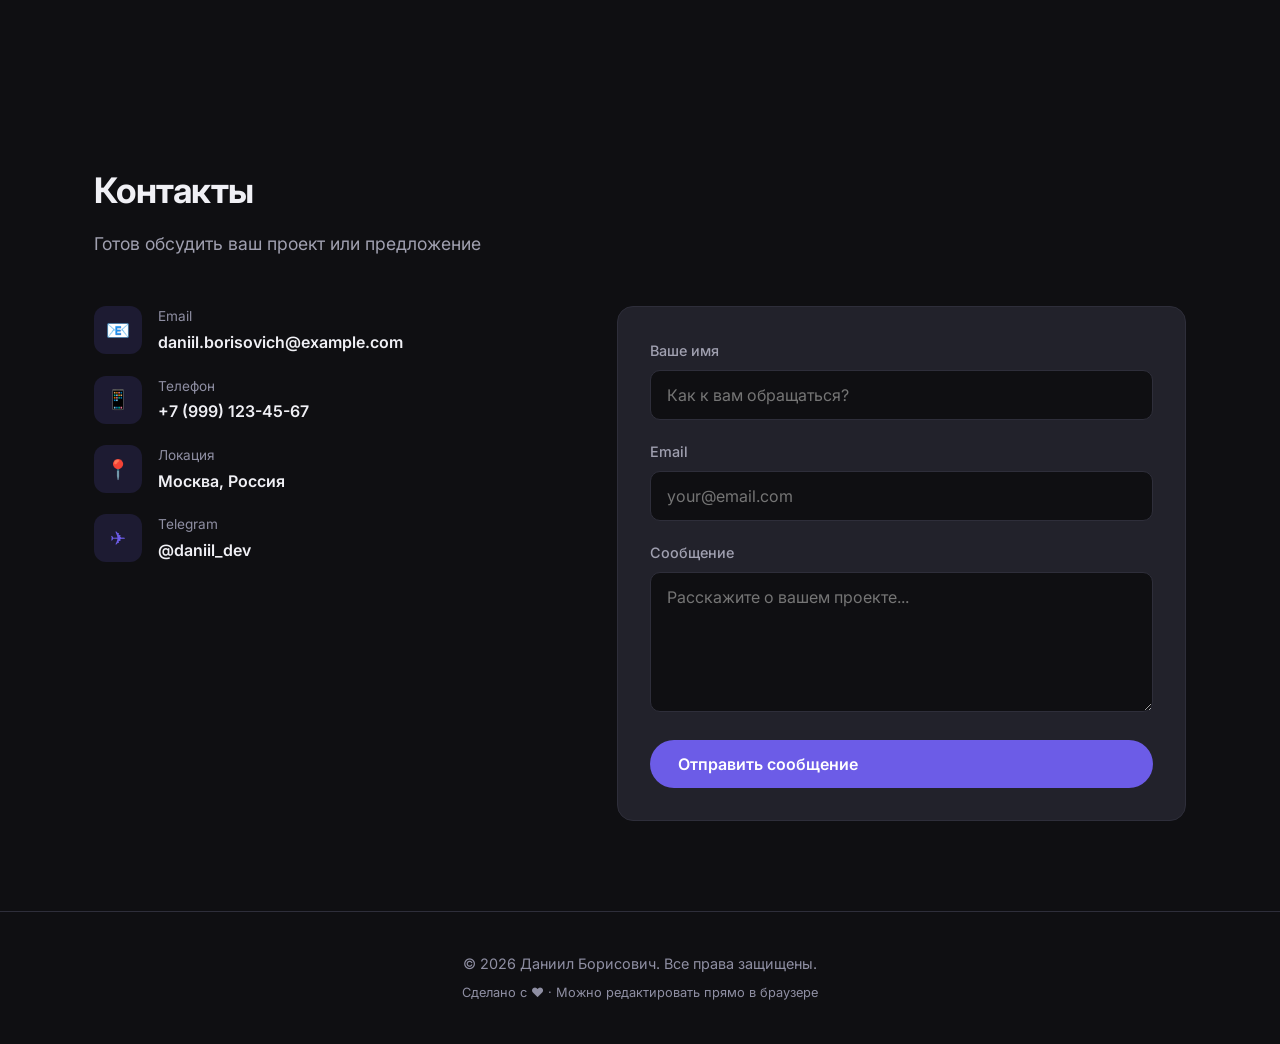
==== commit 75ecd257: "Оптимезация проекта" ====
--- a/index.html
+++ b/index.html
@@ -3,11 +3,31 @@
 <head>
   <meta charset="UTF-8">
   <meta name="viewport" content="width=device-width, initial-scale=1.0">
+  <meta name="color-scheme" content="dark light">
+  <meta name="theme-color" content="#0f0f12">
   <title>Даниил Борисович — Портфолио</title>
   <meta name="description" content="Портфолио Frontend-разработчика и UI/UX дизайнера Даниила Борисовича">
+  <link rel="icon" href="data:image/svg+xml,%3Csvg xmlns='http://www.w3.org/2000/svg' viewBox='0 0 100 100'%3E%3Ctext y='.9em' font-size='90'%3E%F0%9F%92%80%3C/text%3E%3C/svg%3E">
+
+  <!-- Apply the saved theme before first paint to avoid a theme flash -->
+  <script>
+    try {
+      var savedTheme = localStorage.getItem('portfolioTheme');
+      if (savedTheme && savedTheme !== 'dark') {
+        document.documentElement.setAttribute('data-theme', savedTheme);
+      }
+    } catch (e) {}
+  </script>
+
+  <!-- Fonts: preconnect + load without blocking rendering -->
   <link rel="preconnect" href="https://fonts.googleapis.com">
   <link rel="preconnect" href="https://fonts.gstatic.com" crossorigin>
-  <link href="https://fonts.googleapis.com/css2?family=Inter:wght@400;500;600;700;800&display=swap" rel="stylesheet">
+  <link rel="preload" as="style" href="https://fonts.googleapis.com/css2?family=Inter:wght@400;500;600;700;800&display=swap">
+  <link rel="stylesheet" href="https://fonts.googleapis.com/css2?family=Inter:wght@400;500;600;700;800&display=swap" media="print" onload="this.media='all'">
+  <noscript>
+    <link rel="stylesheet" href="https://fonts.googleapis.com/css2?family=Inter:wght@400;500;600;700;800&display=swap">
+  </noscript>
+
   <link rel="stylesheet" href="css/style.css">
 </head>
 <body>
@@ -50,6 +70,8 @@
     <a href="#projects">Проекты</a>
     <a href="#contact">Контакты</a>
   </nav>
+
+  <main>
 
   <!-- HERO -->
   <section class="hero" id="home">
@@ -203,17 +225,19 @@
             <label for="message">Сообщение</label>
             <textarea id="message" name="message" required placeholder="Расскажите о вашем проекте..."></textarea>
           </div>
-          <button type="submit" class="btn btn-primary" style="width:100%">Отправить сообщение</button>
+          <button type="submit" class="btn btn-primary">Отправить сообщение</button>
         </form>
       </div>
     </div>
   </section>
+
+  </main>
 
   <!-- FOOTER -->
   <footer class="footer">
     <div class="container">
       <p>© 2026 <span id="footer-name">Даниил Борисович</span>. Все права защищены.</p>
-      <p style="margin-top:8px;font-size:0.8rem">Сделано с ❤️ · Можно редактировать прямо в браузере</p>
+      <p class="footer-note">Сделано с ❤️ · Можно редактировать прямо в браузере</p>
     </div>
   </footer>
 
@@ -222,7 +246,7 @@
     Режим редактирования: кликайте на текст и меняйте. Нажмите «Сохранить».
   </div>
 
-  <script src="js/data.js"></script>
-  <script src="js/app.js"></script>
+  <script src="js/data.js" defer></script>
+  <script src="js/app.js" defer></script>
 </body>
 </html>
--- a/css/style.css
+++ b/css/style.css
@@ -10,9 +10,11 @@
   --bg-card-hover: #2a2a35;
   --text-primary: #f0f0f5;
   --text-secondary: #a0a0b0;
-  --text-muted: #6b6b7b;
+  --text-muted: #8f8fa3;
   --accent: #6c5ce7;
   --accent-hover: #5a4bd1;
+  --accent-text: #a99cf7; /* AA-compliant accent for small text */
+  --on-accent: #ffffff; /* text on accent-filled surfaces */
   --accent-soft: rgba(108, 92, 231, 0.15);
   --border: #2e2e3a;
   --success: #00b894;
@@ -21,6 +23,7 @@
   --radius-sm: 10px;
   --font: 'Inter', system-ui, -apple-system, sans-serif;
   --transition: 0.25s ease;
+  --ease: cubic-bezier(0.16, 1, 0.3, 1);
 }
 
 /* Theme: Light Clean */
@@ -31,9 +34,11 @@
   --bg-card-hover: #f0f2f8;
   --text-primary: #1a1a2e;
   --text-secondary: #4a4a6a;
-  --text-muted: #8a8aa0;
+  --text-muted: #6b6b85;
   --accent: #5b4cdb;
   --accent-hover: #4a3cc7;
+  --accent-text: #4a3cc7;
+  --on-accent: #ffffff;
   --accent-soft: rgba(91, 76, 219, 0.12);
   --border: #e5e7f0;
   --shadow: 0 10px 40px rgba(0, 0, 0, 0.08);
@@ -47,9 +52,11 @@
   --bg-card-hover: #2a2348;
   --text-primary: #f5f0ff;
   --text-secondary: #c4b5e0;
-  --text-muted: #8b7aad;
+  --text-muted: #9a8bc0;
   --accent: #ff6b9d;
   --accent-hover: #ff4d88;
+  --accent-text: #ff8fb3;
+  --on-accent: #2a0f1e; /* dark text: white on pink fails AA */
   --accent-soft: rgba(255, 107, 157, 0.15);
   --border: #2e2648;
   --shadow: 0 10px 40px rgba(255, 107, 157, 0.15);
@@ -75,7 +82,7 @@
   background: var(--bg-primary);
   color: var(--text-primary);
   line-height: 1.6;
-  transition: background var(--transition), color var(--transition);
+  transition: background-color 0.4s ease, color 0.4s ease;
   overflow-x: hidden;
 }
 
@@ -142,7 +149,6 @@
   background: color-mix(in srgb, var(--bg-primary) 85%, transparent);
   backdrop-filter: blur(16px);
   border-bottom: 1px solid var(--border);
-  transition: all var(--transition);
 }
 
 .header-inner {
@@ -170,13 +176,12 @@
 .nav a {
   font-size: 0.95rem;
   color: var(--text-secondary);
-  transition: color var(--transition);
   font-weight: 500;
 }
 
 .nav a:hover,
 .nav a.active {
-  color: var(--accent);
+  color: var(--accent-text);
 }
 
 .header-actions {
@@ -195,13 +200,12 @@
   align-items: center;
   justify-content: center;
   color: var(--text-secondary);
-  transition: all var(--transition);
   font-size: 1.1rem;
 }
 
 .theme-btn:hover {
   background: var(--accent-soft);
-  color: var(--accent);
+  color: var(--accent-text);
   border-color: var(--accent);
 }
 
@@ -209,17 +213,16 @@
   padding: 8px 16px;
   border-radius: 999px;
   background: var(--accent-soft);
-  color: var(--accent);
+  color: var(--accent-text);
   font-size: 0.85rem;
   font-weight: 600;
   border: 1px solid transparent;
-  transition: all var(--transition);
 }
 
 .edit-btn:hover,
 .edit-btn.active {
   background: var(--accent);
-  color: white;
+  color: var(--on-accent);
 }
 
 .burger {
@@ -233,7 +236,6 @@
   height: 2px;
   background: var(--text-primary);
   border-radius: 2px;
-  transition: var(--transition);
 }
 
 /* ============================================
@@ -242,6 +244,7 @@
 
 .hero {
   min-height: 100vh;
+  min-height: 100svh;
   display: flex;
   align-items: center;
   padding-top: 70px;
@@ -262,7 +265,7 @@
 
 .hero-content {
   position: relative;
-  z-index: 1;
+  z-index: 2;
   max-width: 700px;
 }
 
@@ -272,7 +275,7 @@
   gap: 8px;
   padding: 6px 14px;
   background: var(--accent-soft);
-  color: var(--accent);
+  color: var(--accent-text);
   border-radius: 999px;
   font-size: 0.85rem;
   font-weight: 600;
@@ -319,12 +322,11 @@
   border-radius: 999px;
   font-weight: 600;
   font-size: 1rem;
-  transition: all var(--transition);
 }
 
 .btn-primary {
   background: var(--accent);
-  color: white;
+  color: var(--on-accent);
 }
 
 .btn-primary:hover {
@@ -414,7 +416,6 @@
   border: 1px solid var(--border);
   border-radius: var(--radius);
   padding: 22px;
-  transition: all var(--transition);
 }
 
 .skill-card:hover {
@@ -437,7 +438,7 @@
 
 .skill-level {
   font-size: 0.85rem;
-  color: var(--accent);
+  color: var(--accent-text);
   font-weight: 600;
 }
 
@@ -450,9 +451,14 @@
 
 .skill-progress {
   height: 100%;
+  width: 0;
   background: linear-gradient(90deg, var(--accent), color-mix(in srgb, var(--accent) 70%, white));
   border-radius: 999px;
-  transition: width 1s ease;
+  transition: width 1.2s var(--ease);
+}
+
+.skill-card.visible .skill-progress {
+  width: var(--target-width);
 }
 
 .skill-category {
@@ -489,7 +495,6 @@
   border-radius: var(--radius);
   padding: 28px;
   margin-bottom: 28px;
-  transition: all var(--transition);
 }
 
 .exp-card:hover {
@@ -507,6 +512,7 @@
   border-radius: 50%;
   background: var(--accent);
   border: 3px solid var(--bg-primary);
+  transition: transform 0.3s ease, box-shadow 0.3s ease;
 }
 
 .exp-header {
@@ -524,7 +530,7 @@
 
 .exp-period {
   font-size: 0.9rem;
-  color: var(--accent);
+  color: var(--accent-text);
   font-weight: 500;
 }
 
@@ -557,7 +563,7 @@
   content: '✓';
   position: absolute;
   left: 0;
-  color: var(--accent);
+  color: var(--accent-text);
   font-weight: 700;
 }
 
@@ -576,7 +582,6 @@
   border: 1px solid var(--border);
   border-radius: var(--radius);
   overflow: hidden;
-  transition: all var(--transition);
 }
 
 .project-card:hover {
@@ -628,7 +633,7 @@
 .tag {
   padding: 4px 12px;
   background: var(--accent-soft);
-  color: var(--accent);
+  color: var(--accent-text);
   border-radius: 999px;
   font-size: 0.8rem;
   font-weight: 500;
@@ -708,7 +713,7 @@
   color: var(--text-primary);
   font-family: inherit;
   font-size: 1rem;
-  transition: border-color var(--transition);
+  transition: border-color var(--transition), box-shadow var(--transition);
 }
 
 .form-group input:focus,
@@ -735,7 +740,7 @@
 }
 
 .footer a {
-  color: var(--accent);
+  color: var(--accent-text);
 }
 
 /* ============================================
@@ -755,7 +760,7 @@
   left: 50%;
   transform: translateX(-50%);
   background: var(--accent);
-  color: white;
+  color: var(--on-accent);
   padding: 12px 24px;
   border-radius: 999px;
   font-size: 0.9rem;
@@ -763,10 +768,31 @@
   z-index: 2000;
   box-shadow: var(--shadow);
   display: none;
+  animation: toastIn 0.4s ease;
+}
+
+.edit-hint.toast {
+  display: block;
 }
 
 body.edit-mode .edit-hint {
   display: block;
+}
+
+/* Keyboard focus */
+:focus-visible {
+  outline: 2px solid var(--accent);
+  outline-offset: 2px;
+}
+
+/* Full-width submit button inside the contact form */
+.contact-form .btn {
+  width: 100%;
+}
+
+.footer-note {
+  margin-top: 8px;
+  font-size: 0.8rem;
 }
 
 /* ============================================
@@ -810,9 +836,9 @@
   }
 }
 
-/* Mobile menu */
+/* Mobile menu — visibility instead of display so it can animate */
 .mobile-nav {
-  display: none;
+  display: flex;
   position: fixed;
   top: 70px;
   left: 0;
@@ -823,10 +849,19 @@
   flex-direction: column;
   gap: 16px;
   z-index: 999;
+  opacity: 0;
+  visibility: hidden;
+  transform: translateY(-10px);
+  pointer-events: none;
+  transition: opacity 0.3s ease, transform 0.3s ease, visibility 0s linear 0.3s;
 }
 
 .mobile-nav.open {
-  display: flex;
+  opacity: 1;
+  visibility: visible;
+  transform: translateY(0);
+  pointer-events: auto;
+  transition: opacity 0.3s ease, transform 0.3s ease, visibility 0s;
 }
 
 .mobile-nav a {
@@ -837,7 +872,7 @@
 }
 
 .mobile-nav a:hover {
-  color: var(--accent);
+  color: var(--accent-text);
   transform: translateX(6px);
 }
 
@@ -845,65 +880,39 @@
    ANIMATIONS & INTERACTIVITY
    ============================================ */
 
-/* Scroll reveal base */
-/* ===== BLOCK APPEARANCE ANIMATIONS ===== */
-.reveal {
-  opacity: 0;
-  transform: translateY(50px);
-  transition: opacity 0.8s cubic-bezier(0.16, 1, 0.3, 1),
-              transform 0.8s cubic-bezier(0.16, 1, 0.3, 1);
-  will-change: opacity, transform;
-}
-
-.reveal.visible {
-  opacity: 1;
-  transform: translateY(0);
-}
-
-/* From left */
-.reveal-left {
-  opacity: 0;
-  transform: translateX(-50px);
-  transition: opacity 0.8s cubic-bezier(0.16, 1, 0.3, 1),
-              transform 0.8s cubic-bezier(0.16, 1, 0.3, 1);
-}
-
-.reveal-left.visible {
-  opacity: 1;
-  transform: translateX(0);
-}
-
-/* From right */
-.reveal-right {
-  opacity: 0;
-  transform: translateX(50px);
-  transition: opacity 0.8s cubic-bezier(0.16, 1, 0.3, 1),
-              transform 0.8s cubic-bezier(0.16, 1, 0.3, 1);
-}
-
-.reveal-right.visible {
-  opacity: 1;
-  transform: translateX(0);
-}
-
-.reveal-delay-1 { transition-delay: 0.1s; }
-.reveal-delay-2 { transition-delay: 0.2s; }
-.reveal-delay-3 { transition-delay: 0.3s; }
-.reveal-delay-4 { transition-delay: 0.4s; }
-.reveal-delay-5 { transition-delay: 0.5s; }
-
-/* Scale reveal for cards */
+/* Scroll reveal — entrance uses individual translate/scale properties so it
+   never conflicts with hover transforms; delays come from --stagger */
+.reveal,
+.reveal-left,
+.reveal-right,
 .reveal-scale {
   opacity: 0;
-  transform: scale(0.9) translateY(40px);
-  transition: opacity 0.7s cubic-bezier(0.16, 1, 0.3, 1),
-              transform 0.7s cubic-bezier(0.16, 1, 0.3, 1);
-  will-change: opacity, transform;
-}
-
+}
+
+.reveal {
+  translate: 0 50px;
+}
+
+.reveal-left {
+  translate: -50px 0;
+}
+
+.reveal-right {
+  translate: 50px 0;
+}
+
+.reveal-scale {
+  scale: 0.9;
+  translate: 0 40px;
+}
+
+.reveal.visible,
+.reveal-left.visible,
+.reveal-right.visible,
 .reveal-scale.visible {
   opacity: 1;
-  transform: scale(1) translateY(0);
+  translate: 0 0;
+  scale: 1;
 }
 
 /* Hero animations */
@@ -949,9 +958,16 @@
   }
 }
 
-@keyframes pulse {
-  0%, 100% { transform: scale(1); }
-  50% { transform: scale(1.05); }
+/* Toast entrance — animates `translate` so it never overrides centering */
+@keyframes toastIn {
+  from {
+    opacity: 0;
+    translate: 0 20px;
+  }
+  to {
+    opacity: 1;
+    translate: 0 0;
+  }
 }
 
 @keyframes float {
@@ -959,33 +975,7 @@
   50% { transform: translateY(-12px); }
 }
 
-@keyframes gradientShift {
-  0% { background-position: 0% 50%; }
-  50% { background-position: 100% 50%; }
-  100% { background-position: 0% 50%; }
-}
-
-/* Skill progress animation */
-.skill-progress {
-  width: 0 !important;
-  transition: width 1.2s cubic-bezier(0.16, 1, 0.3, 1);
-}
-
-.skill-card.visible .skill-progress {
-  width: var(--target-width) !important;
-}
-
-/* Enhanced card hovers */
-.skill-card,
-.exp-card,
-.project-card,
-.info-item {
-  transition: transform 0.35s cubic-bezier(0.16, 1, 0.3, 1),
-              box-shadow 0.35s ease,
-              background 0.3s ease,
-              border-color 0.3s ease;
-}
-
+/* Enhanced card hovers (transitions are defined in the consolidated block below) */
 .skill-card:hover {
   transform: translateY(-6px);
 }
@@ -1042,27 +1032,35 @@
 /* Theme buttons active state */
 .theme-btn.active {
   background: var(--accent);
-  color: white;
+  color: var(--on-accent);
   border-color: var(--accent);
   box-shadow: 0 0 0 3px var(--accent-soft);
 }
 
-/* Smooth theme transition */
-body,
+/* Consolidated transitions for interactive components and reveal elements.
+   Entrance properties (opacity/translate/scale) honour --stagger; hover and
+   theme properties always respond instantly (delay 0). */
 .header,
-.bg-card,
+.theme-btn,
+.edit-btn,
+.btn,
+.nav a,
+.info-item,
 .skill-card,
 .exp-card,
 .project-card,
-.info-item,
 .contact-form,
-.btn,
-.nav a,
-.theme-btn {
-  transition: background-color 0.4s ease,
-              color 0.4s ease,
-              border-color 0.4s ease,
-              box-shadow 0.4s ease;
+.reveal,
+.reveal-left,
+.reveal-right,
+.reveal-scale {
+  transition-property: opacity, translate, scale, transform,
+                       background-color, border-color, color, box-shadow;
+  transition-duration: 0.8s, 0.8s, 0.8s, 0.35s, 0.4s, 0.4s, 0.4s, 0.4s;
+  transition-timing-function: var(--ease), var(--ease), var(--ease),
+                              ease, ease, ease, ease, ease;
+  transition-delay: var(--stagger, 0s), var(--stagger, 0s), var(--stagger, 0s),
+                    0s, 0s, 0s, 0s, 0s;
 }
 
 /* Floating decoration in hero */
@@ -1083,7 +1081,7 @@
 /* Typing cursor */
 .typed-cursor {
   display: inline-block;
-  color: var(--accent);
+  color: var(--accent-text);
   font-weight: 300;
   animation: blink 0.8s step-end infinite;
   margin-left: 2px;
@@ -1096,6 +1094,10 @@
 
 #typed-text {
   color: var(--text-secondary);
+}
+
+body.edit-mode .typed-cursor {
+  display: none;
 }
 
 /* Parallax layers */
@@ -1135,17 +1137,6 @@
   opacity: 0.7;
 }
 
-/* Hero content above parallax */
-.hero-content {
-  position: relative;
-  z-index: 2;
-}
-
-/* Timeline dot pulse */
-.exp-card::before {
-  transition: transform 0.3s ease, box-shadow 0.3s ease;
-}
-
 .exp-card:hover::before {
   transform: scale(1.3);
   box-shadow: 0 0 0 6px var(--accent-soft);
@@ -1167,35 +1158,6 @@
   cursor: pointer;
 }
 
-/* Stagger children utility */
-.stagger > *:nth-child(1) { transition-delay: 0.05s; }
-.stagger > *:nth-child(2) { transition-delay: 0.1s; }
-.stagger > *:nth-child(3) { transition-delay: 0.15s; }
-.stagger > *:nth-child(4) { transition-delay: 0.2s; }
-.stagger > *:nth-child(5) { transition-delay: 0.25s; }
-.stagger > *:nth-child(6) { transition-delay: 0.3s; }
-.stagger > *:nth-child(7) { transition-delay: 0.35s; }
-.stagger > *:nth-child(8) { transition-delay: 0.4s; }
-.stagger > *:nth-child(9) { transition-delay: 0.45s; }
-.stagger > *:nth-child(10) { transition-delay: 0.5s; }
-.stagger > *:nth-child(11) { transition-delay: 0.55s; }
-.stagger > *:nth-child(12) { transition-delay: 0.6s; }
-
-/* Mobile menu animation */
-.mobile-nav {
-  opacity: 0;
-  transform: translateY(-10px);
-  transition: opacity 0.3s ease, transform 0.3s ease;
-  pointer-events: none;
-}
-
-.mobile-nav.open {
-  display: flex;
-  opacity: 1;
-  transform: translateY(0);
-  pointer-events: auto;
-}
-
 /* Header scroll effect */
 .header.scrolled {
   box-shadow: 0 4px 30px rgba(0,0,0,0.15);
@@ -1206,19 +1168,19 @@
   height: 64px;
 }
 
-/* Toast animation */
-.edit-hint {
-  animation: fadeInUp 0.4s ease;
-}
-
 /* Reduced motion preference */
 @media (prefers-reduced-motion: reduce) {
+  html {
+    scroll-behavior: auto;
+  }
+
   *,
   *::before,
   *::after {
     animation-duration: 0.01ms !important;
     animation-iteration-count: 1 !important;
     transition-duration: 0.01ms !important;
+    transition-delay: 0s !important;
   }
 
   .reveal,
@@ -1226,6 +1188,7 @@
   .reveal-left,
   .reveal-right {
     opacity: 1;
-    transform: none;
-  }
-}
+    translate: none;
+    scale: none;
+  }
+}
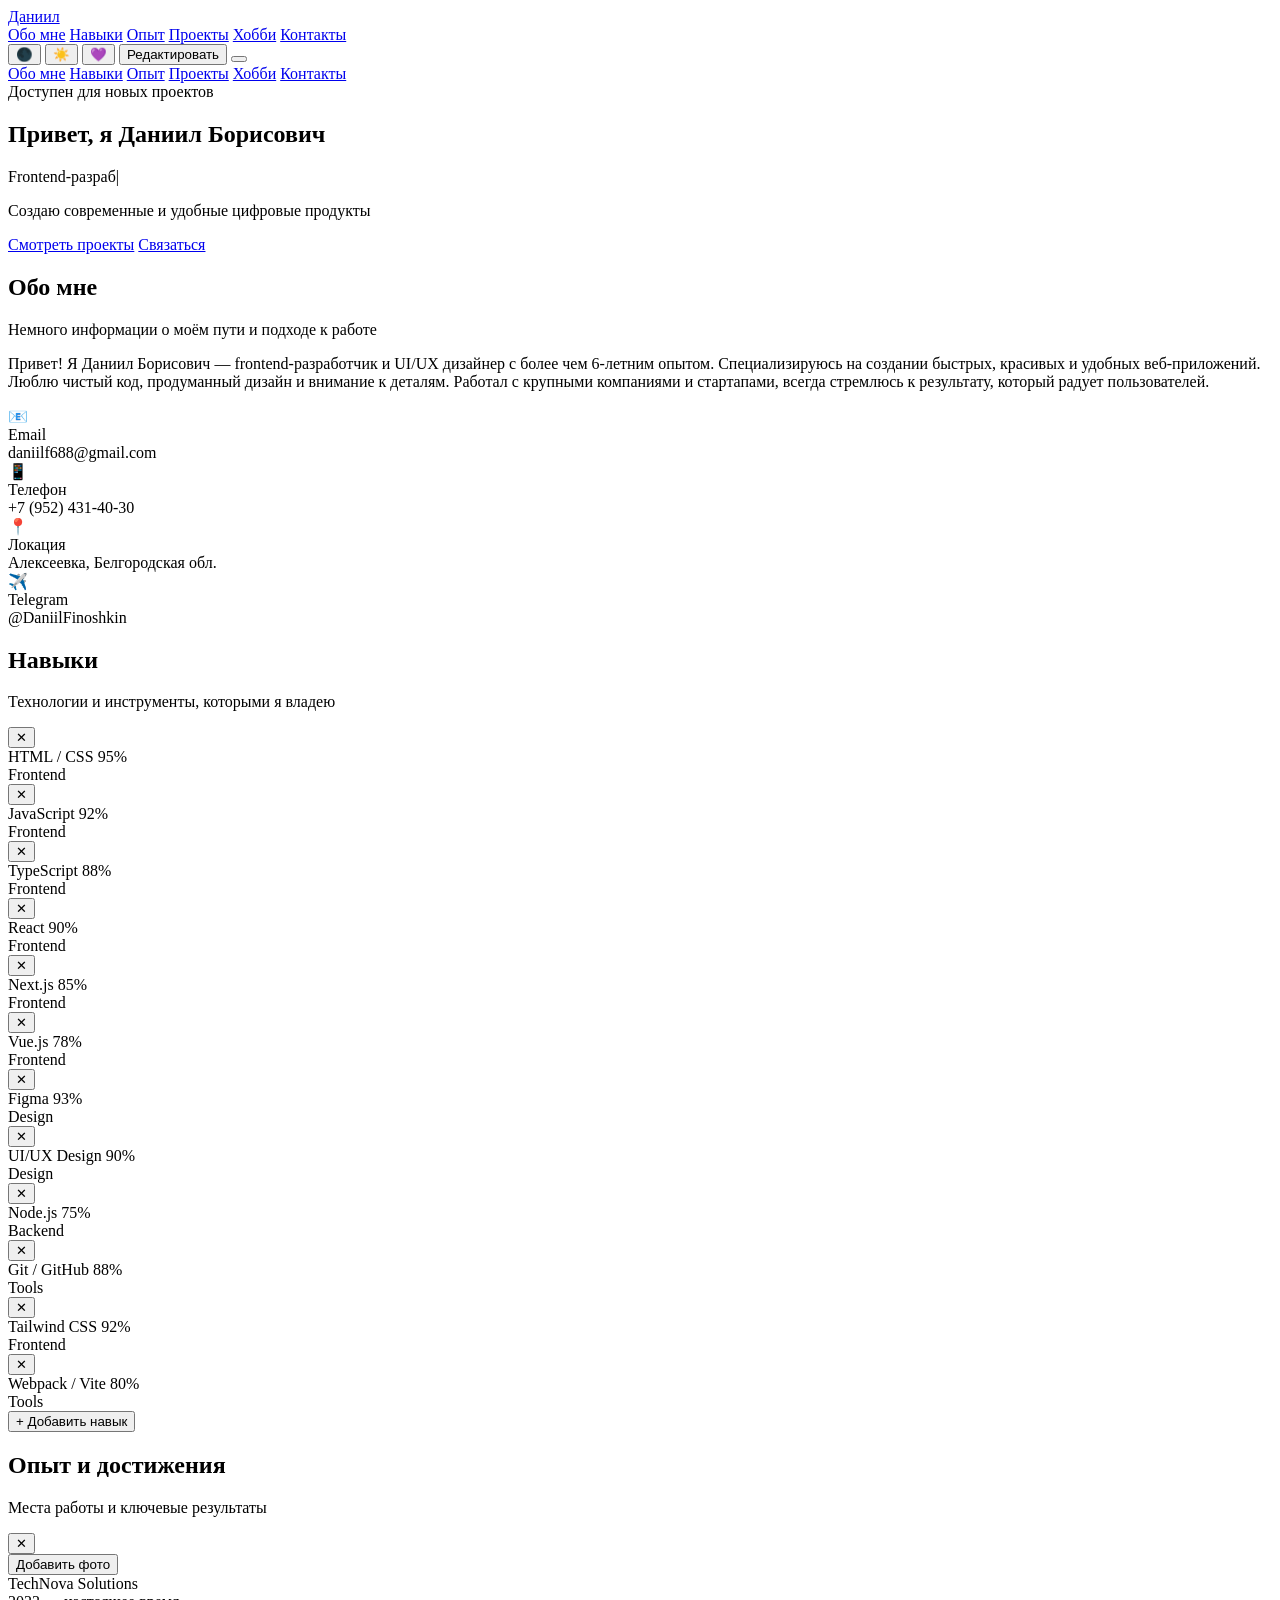
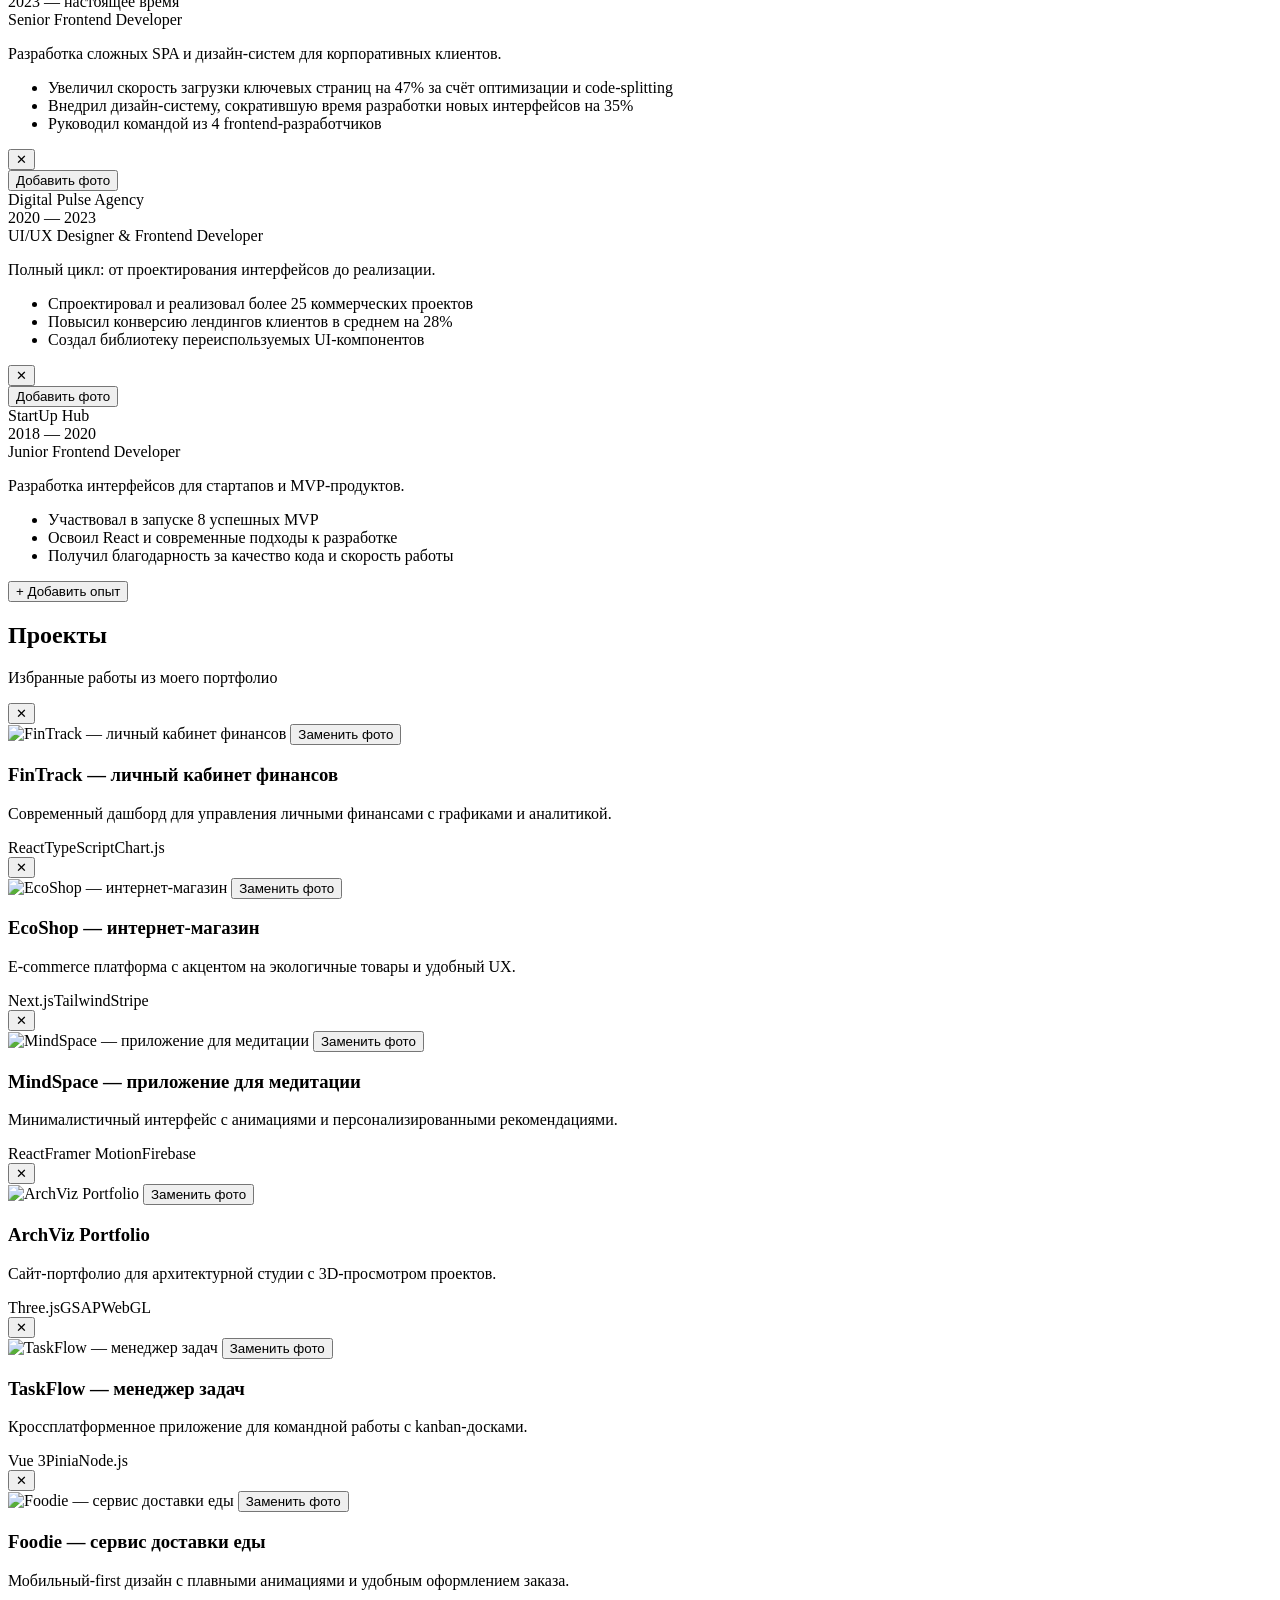
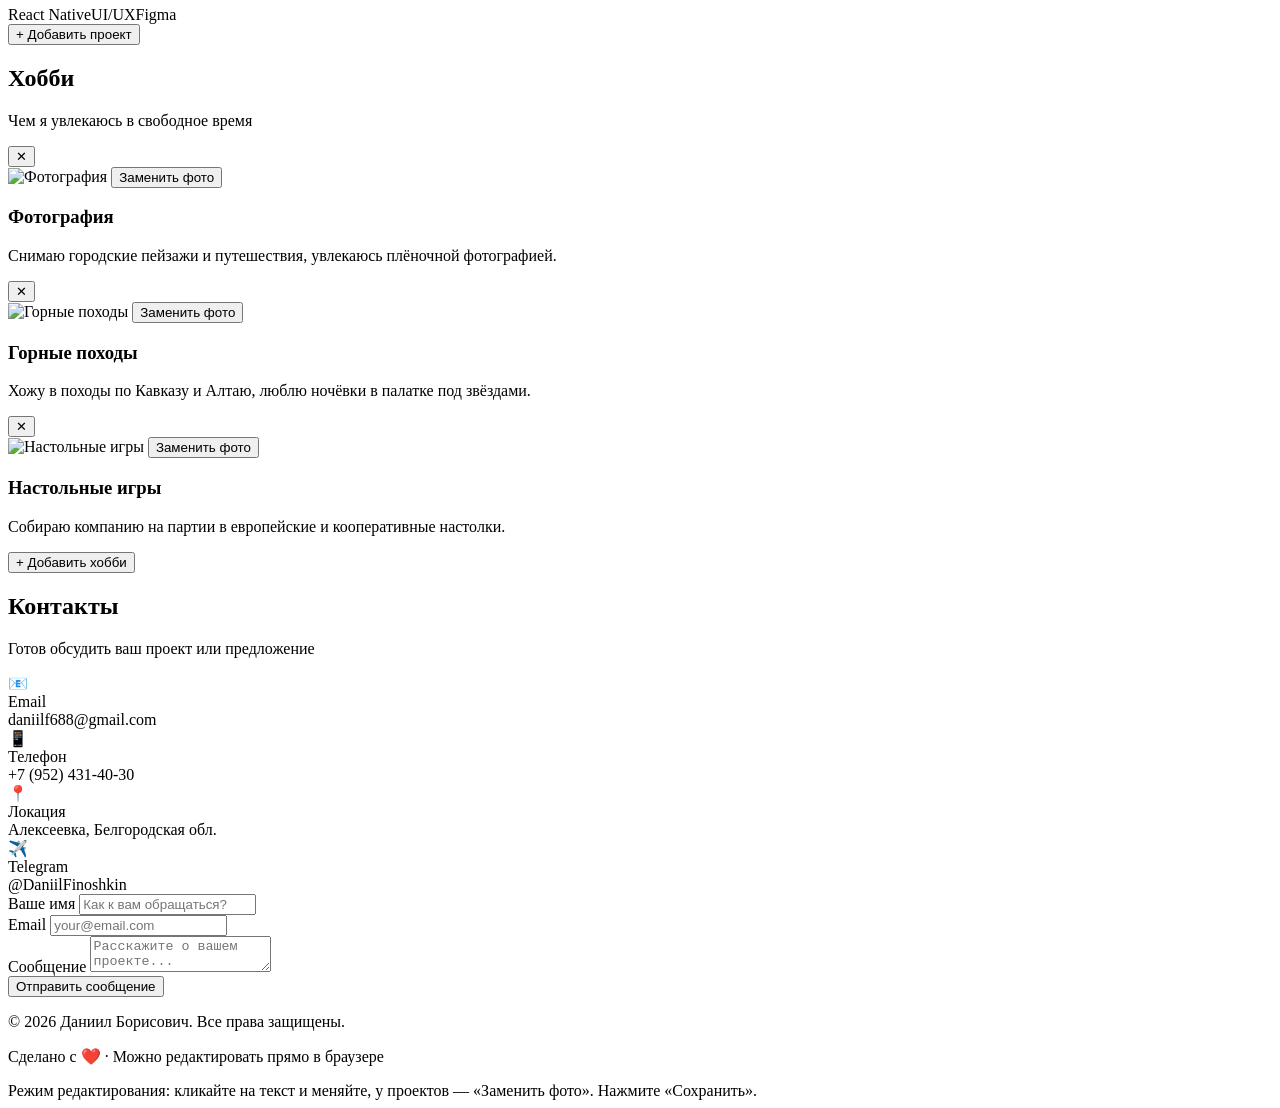
==== commit b10d0e60: "Оптимезация проекта, изменено оформление добавлена вкладки и кнопки" ====
--- a/index.html
+++ b/index.html
@@ -28,7 +28,11 @@
     <link rel="stylesheet" href="https://fonts.googleapis.com/css2?family=Inter:wght@400;500;600;700;800&display=swap">
   </noscript>
 
-  <link rel="stylesheet" href="css/style.css">
+  <link rel="stylesheet" href="css/v1-tilt.css">
+  <script src="js/data.js" defer></script>
+  <script src="js/app.js" defer></script>
+  <script src="js/v1-button-tilt.js" defer></script>
+  <script>document.documentElement.setAttribute('data-tilt-style','3');</script>
 </head>
 <body>
 
@@ -44,6 +48,7 @@
         <a href="#skills">Навыки</a>
         <a href="#experience">Опыт</a>
         <a href="#projects">Проекты</a>
+        <a href="#hobbies">Хобби</a>
         <a href="#contact">Контакты</a>
       </nav>
 
@@ -68,6 +73,7 @@
     <a href="#skills">Навыки</a>
     <a href="#experience">Опыт</a>
     <a href="#projects">Проекты</a>
+    <a href="#hobbies">Хобби</a>
     <a href="#contact">Контакты</a>
   </nav>
 
@@ -149,6 +155,7 @@
       <div class="skills-grid" id="skills-grid">
         <!-- Рендерится из data.js -->
       </div>
+      <button type="button" class="add-item-btn" id="add-skill-btn">+ Добавить навык</button>
     </div>
   </section>
 
@@ -160,6 +167,7 @@
       <div class="timeline" id="experience-list">
         <!-- Рендерится из data.js -->
       </div>
+      <button type="button" class="add-item-btn" id="add-exp-btn">+ Добавить опыт</button>
     </div>
   </section>
 
@@ -171,6 +179,19 @@
       <div class="projects-grid" id="projects-grid">
         <!-- Рендерится из data.js -->
       </div>
+      <button type="button" class="add-item-btn" id="add-project-btn">+ Добавить проект</button>
+    </div>
+  </section>
+
+  <!-- HOBBIES -->
+  <section id="hobbies">
+    <div class="container">
+      <h2 class="section-title">Хобби</h2>
+      <p class="section-subtitle">Чем я увлекаюсь в свободное время</p>
+      <div class="projects-grid" id="hobbies-grid">
+        <!-- Рендерится из data.js -->
+      </div>
+      <button type="button" class="add-item-btn" id="add-hobby-btn">+ Добавить хобби</button>
     </div>
   </section>
 
@@ -243,7 +264,7 @@
 
   <!-- Edit hint -->
   <div class="edit-hint" id="edit-hint">
-    Режим редактирования: кликайте на текст и меняйте. Нажмите «Сохранить».
+    Режим редактирования: кликайте на текст и меняйте, у проектов — «Заменить фото». Нажмите «Сохранить».
   </div>
 
   <script src="js/data.js" defer></script>
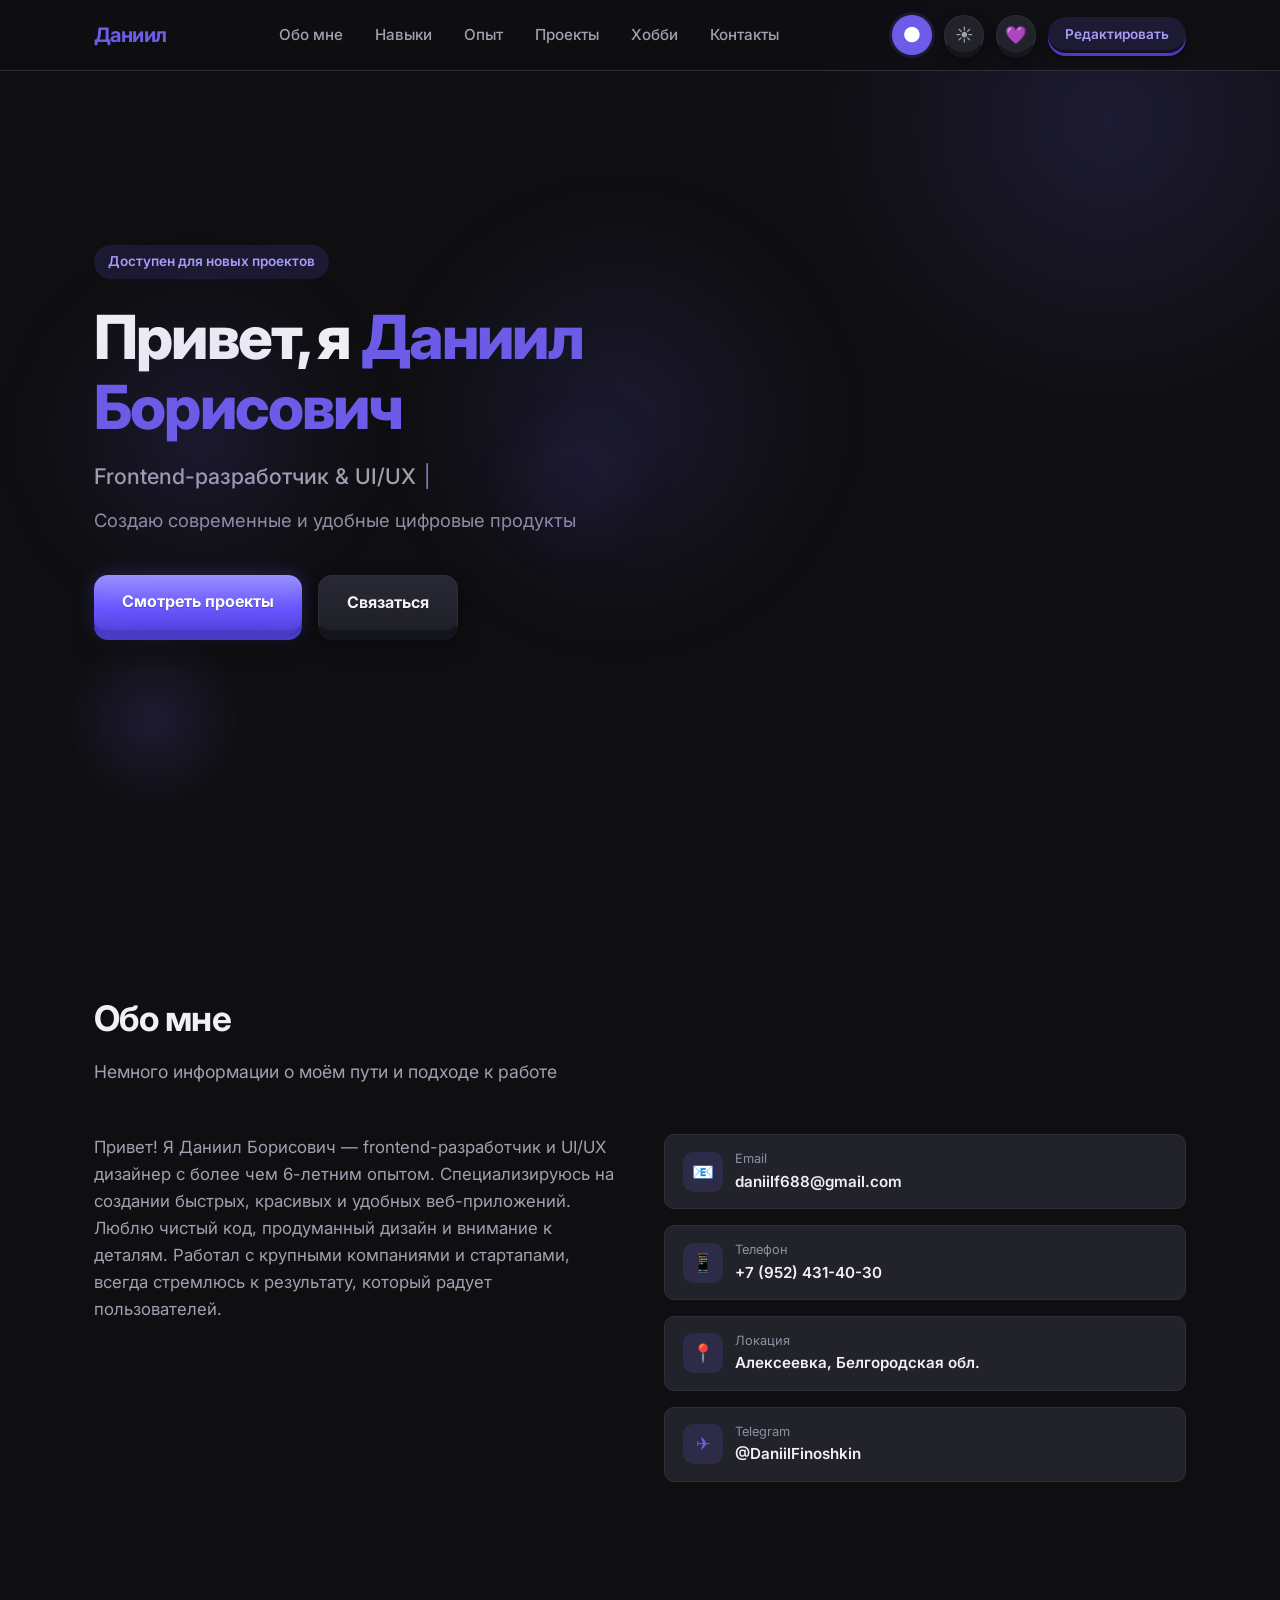
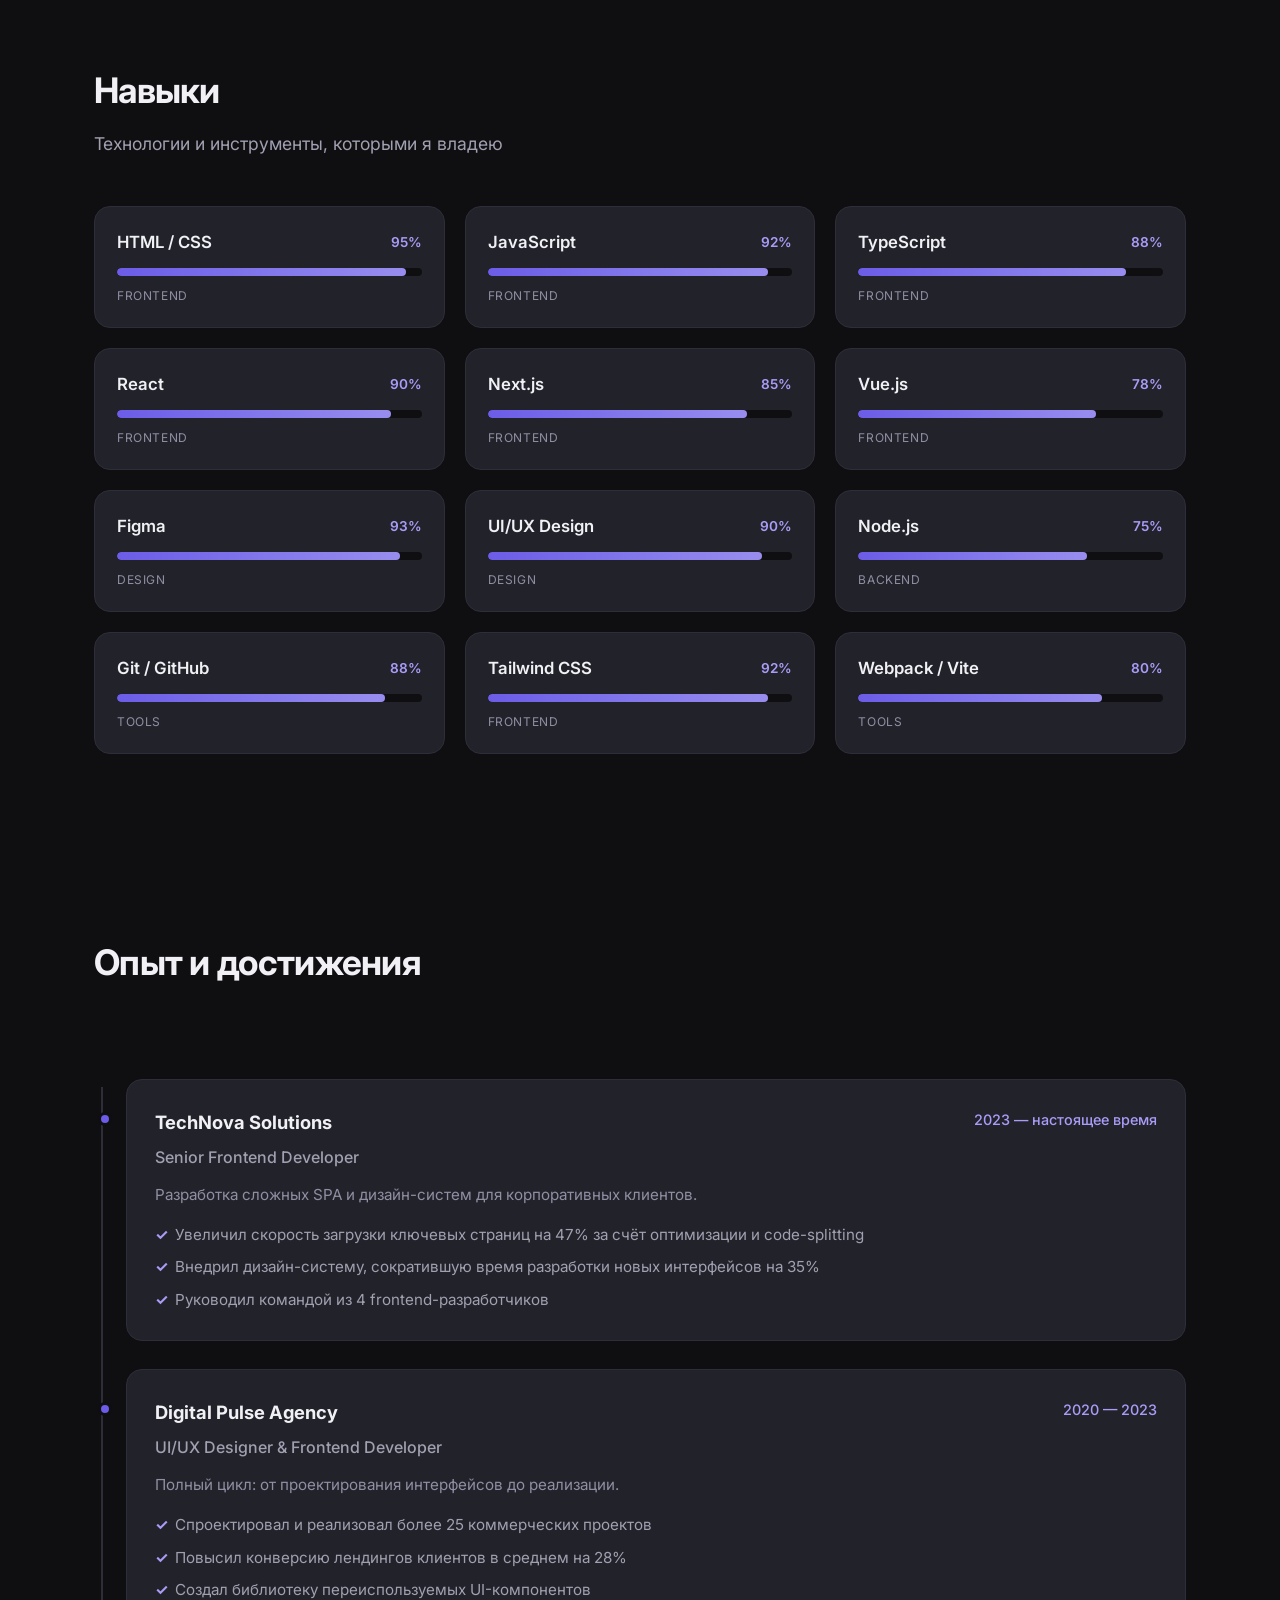
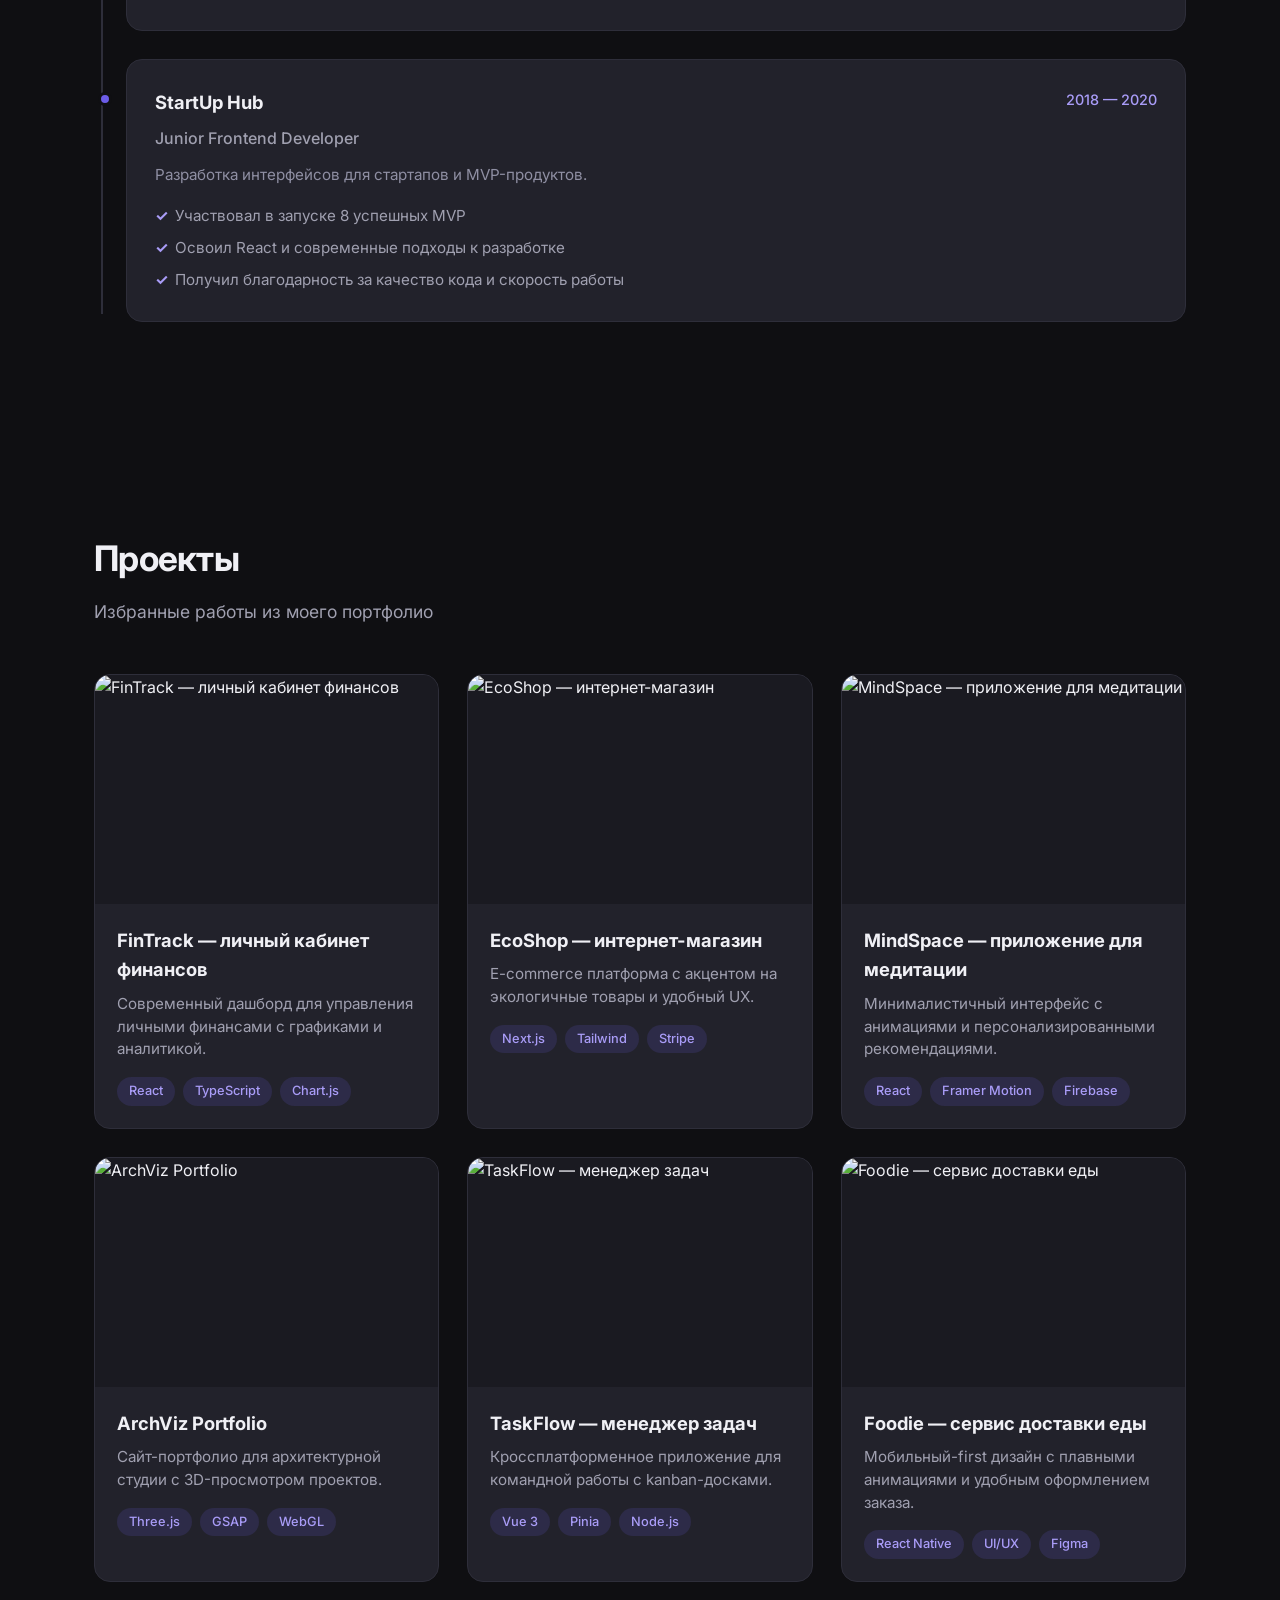
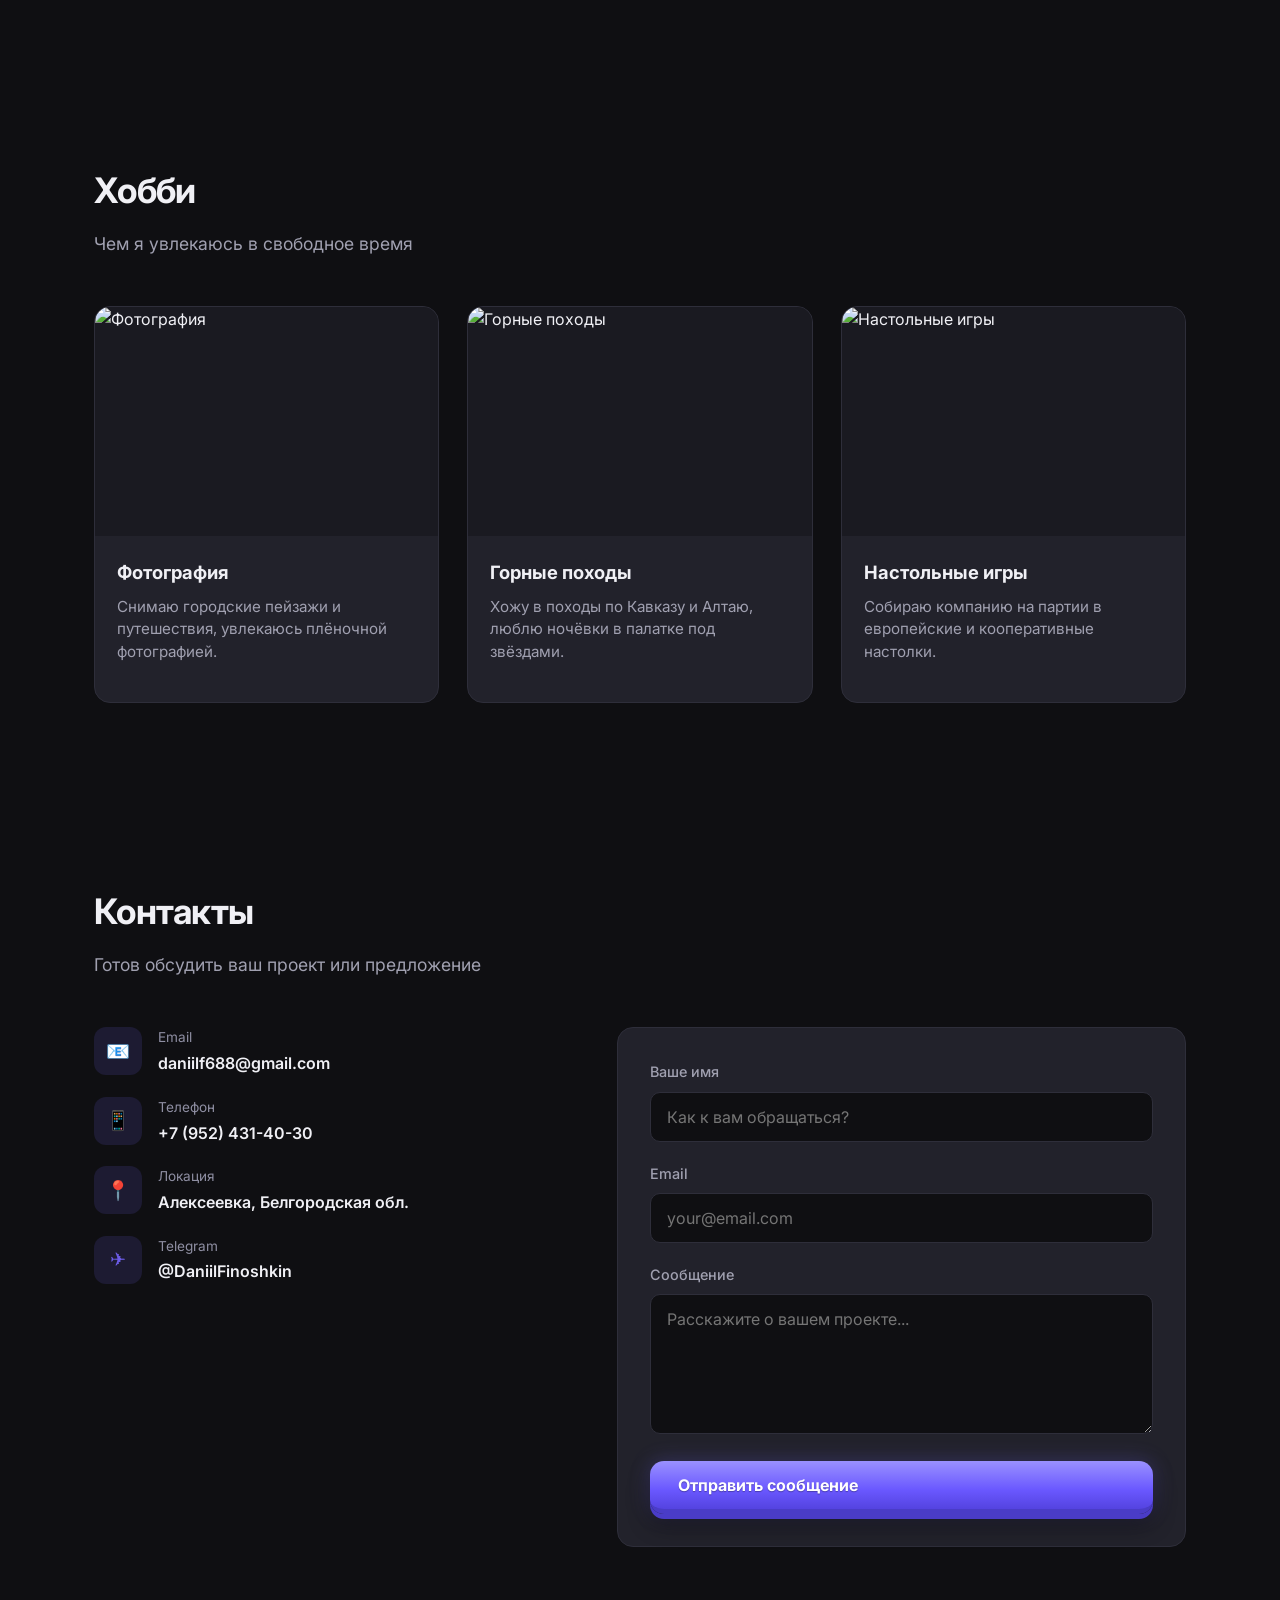
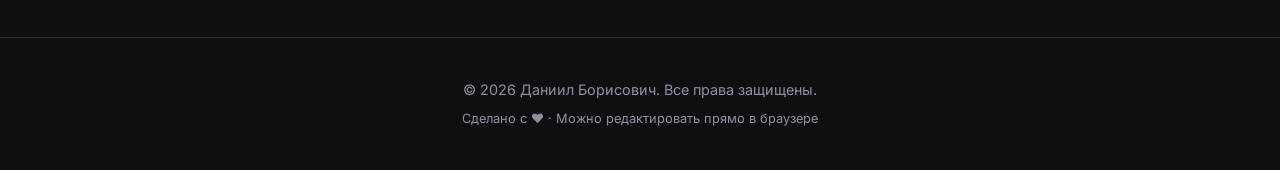
==== commit 01094cf3: "проверка на ошибки и оптимизация" ====
--- a/index.html
+++ b/index.html
@@ -28,11 +28,8 @@
     <link rel="stylesheet" href="https://fonts.googleapis.com/css2?family=Inter:wght@400;500;600;700;800&display=swap">
   </noscript>
 
+  <link rel="stylesheet" href="css/style.css">
   <link rel="stylesheet" href="css/v1-tilt.css">
-  <script src="js/data.js" defer></script>
-  <script src="js/app.js" defer></script>
-  <script src="js/v1-button-tilt.js" defer></script>
-  <script>document.documentElement.setAttribute('data-tilt-style','3');</script>
 </head>
 <body>
 
@@ -269,5 +266,7 @@
 
   <script src="js/data.js" defer></script>
   <script src="js/app.js" defer></script>
+  <script src="js/v1-button-tilt.js" defer></script>
+  <script>document.documentElement.setAttribute('data-tilt-style','3');</script>
 </body>
 </html>
--- a/css/style.css
+++ b/css/style.css
@@ -0,0 +1,1344 @@
+/* ============================================
+   CSS VARIABLES & THEMES
+   ============================================ */
+
+:root {
+  /* Default: Dark Modern */
+  --bg-primary: #0f0f12;
+  --bg-secondary: #1a1a21;
+  --bg-card: #22222b;
+  --bg-card-hover: #2a2a35;
+  --text-primary: #f0f0f5;
+  --text-secondary: #a0a0b0;
+  --text-muted: #8f8fa3;
+  --accent: #6c5ce7;
+  --accent-hover: #5a4bd1;
+  --accent-text: #a99cf7; /* AA-compliant accent for small text */
+  --on-accent: #ffffff; /* text on accent-filled surfaces */
+  --accent-soft: rgba(108, 92, 231, 0.15);
+  --border: #2e2e3a;
+  --success: #00b894;
+  --shadow: 0 10px 40px rgba(0, 0, 0, 0.4);
+  --radius: 16px;
+  --radius-sm: 10px;
+  --font: 'Inter', system-ui, -apple-system, sans-serif;
+  --transition: 0.25s ease;
+  --ease: cubic-bezier(0.16, 1, 0.3, 1);
+}
+
+/* Theme: Light Clean */
+[data-theme="light"] {
+  --bg-primary: #f8f9fc;
+  --bg-secondary: #ffffff;
+  --bg-card: #ffffff;
+  --bg-card-hover: #f0f2f8;
+  --text-primary: #1a1a2e;
+  --text-secondary: #4a4a6a;
+  --text-muted: #6b6b85;
+  --accent: #5b4cdb;
+  --accent-hover: #4a3cc7;
+  --accent-text: #4a3cc7;
+  --on-accent: #ffffff;
+  --accent-soft: rgba(91, 76, 219, 0.12);
+  --border: #e5e7f0;
+  --shadow: 0 10px 40px rgba(0, 0, 0, 0.08);
+}
+
+/* Theme: Vibrant */
+[data-theme="vibrant"] {
+  --bg-primary: #0d0b1a;
+  --bg-secondary: #16122b;
+  --bg-card: #1e1836;
+  --bg-card-hover: #2a2348;
+  --text-primary: #f5f0ff;
+  --text-secondary: #c4b5e0;
+  --text-muted: #9a8bc0;
+  --accent: #ff6b9d;
+  --accent-hover: #ff4d88;
+  --accent-text: #ff8fb3;
+  --on-accent: #2a0f1e; /* dark text: white on pink fails AA */
+  --accent-soft: rgba(255, 107, 157, 0.15);
+  --border: #2e2648;
+  --shadow: 0 10px 40px rgba(255, 107, 157, 0.15);
+}
+
+/* ============================================
+   RESET & BASE
+   ============================================ */
+
+*, *::before, *::after {
+  box-sizing: border-box;
+  margin: 0;
+  padding: 0;
+}
+
+html {
+  scroll-behavior: smooth;
+  font-size: 16px;
+}
+
+body {
+  font-family: var(--font);
+  background: var(--bg-primary);
+  color: var(--text-primary);
+  line-height: 1.6;
+  transition: background-color 0.4s ease, color 0.4s ease;
+  overflow-x: hidden;
+}
+
+a {
+  color: inherit;
+  text-decoration: none;
+}
+
+img {
+  max-width: 100%;
+  display: block;
+}
+
+ul {
+  list-style: none;
+}
+
+button {
+  font-family: inherit;
+  cursor: pointer;
+  border: none;
+  background: none;
+}
+
+/* ============================================
+   LAYOUT
+   ============================================ */
+
+.container {
+  width: 100%;
+  max-width: 1140px;
+  margin: 0 auto;
+  padding: 0 24px;
+}
+
+section {
+  padding: 90px 0;
+}
+
+.section-title {
+  font-size: 2.2rem;
+  font-weight: 700;
+  margin-bottom: 12px;
+  letter-spacing: -0.02em;
+}
+
+.section-subtitle {
+  color: var(--text-secondary);
+  font-size: 1.1rem;
+  margin-bottom: 48px;
+  max-width: 560px;
+}
+
+/* ============================================
+   HEADER / NAV
+   ============================================ */
+
+.header {
+  position: fixed;
+  top: 0;
+  left: 0;
+  right: 0;
+  z-index: 1000;
+  background: color-mix(in srgb, var(--bg-primary) 85%, transparent);
+  backdrop-filter: blur(16px);
+  border-bottom: 1px solid var(--border);
+}
+
+.header-inner {
+  display: flex;
+  align-items: center;
+  justify-content: space-between;
+  height: 70px;
+}
+
+.logo {
+  font-weight: 700;
+  font-size: 1.25rem;
+  letter-spacing: -0.03em;
+}
+
+.logo span {
+  color: var(--accent);
+}
+
+.nav {
+  display: flex;
+  gap: 32px;
+}
+
+.nav a {
+  font-size: 0.95rem;
+  color: var(--text-secondary);
+  font-weight: 500;
+}
+
+.nav a:hover,
+.nav a.active {
+  color: var(--accent-text);
+}
+
+.header-actions {
+  display: flex;
+  align-items: center;
+  gap: 12px;
+}
+
+.theme-btn {
+  width: 40px;
+  height: 40px;
+  border-radius: 50%;
+  background: var(--bg-card);
+  border: 1px solid var(--border);
+  display: flex;
+  align-items: center;
+  justify-content: center;
+  color: var(--text-secondary);
+  font-size: 1.1rem;
+}
+
+.theme-btn:hover {
+  background: var(--accent-soft);
+  color: var(--accent-text);
+  border-color: var(--accent);
+}
+
+.edit-btn {
+  padding: 8px 16px;
+  border-radius: 999px;
+  background: var(--accent-soft);
+  color: var(--accent-text);
+  font-size: 0.85rem;
+  font-weight: 600;
+  border: 1px solid transparent;
+}
+
+.edit-btn:hover,
+.edit-btn.active {
+  background: var(--accent);
+  color: var(--on-accent);
+}
+
+.burger {
+  display: none;
+  flex-direction: column;
+  gap: 5px;
+  width: 28px;
+}
+
+.burger span {
+  height: 2px;
+  background: var(--text-primary);
+  border-radius: 2px;
+}
+
+/* ============================================
+   HERO
+   ============================================ */
+
+.hero {
+  min-height: 100vh;
+  min-height: 100svh;
+  display: flex;
+  align-items: center;
+  padding-top: 70px;
+  position: relative;
+  overflow: hidden;
+}
+
+.hero::before {
+  content: '';
+  position: absolute;
+  top: -20%;
+  right: -10%;
+  width: 600px;
+  height: 600px;
+  background: radial-gradient(circle, var(--accent-soft) 0%, transparent 70%);
+  pointer-events: none;
+}
+
+.hero-content {
+  position: relative;
+  z-index: 2;
+  max-width: 700px;
+}
+
+.hero-badge {
+  display: inline-flex;
+  align-items: center;
+  gap: 8px;
+  padding: 6px 14px;
+  background: var(--accent-soft);
+  color: var(--accent-text);
+  border-radius: 999px;
+  font-size: 0.85rem;
+  font-weight: 600;
+  margin-bottom: 24px;
+}
+
+.hero h1 {
+  font-size: clamp(2.5rem, 5vw, 3.8rem);
+  font-weight: 800;
+  line-height: 1.15;
+  letter-spacing: -0.03em;
+  margin-bottom: 16px;
+}
+
+.hero h1 span {
+  color: var(--accent);
+}
+
+.hero-title {
+  font-size: 1.35rem;
+  color: var(--text-secondary);
+  margin-bottom: 12px;
+  font-weight: 500;
+}
+
+.hero-subtitle {
+  font-size: 1.15rem;
+  color: var(--text-muted);
+  margin-bottom: 40px;
+  max-width: 520px;
+}
+
+.hero-actions {
+  display: flex;
+  flex-wrap: wrap;
+  gap: 16px;
+}
+
+.btn {
+  display: inline-flex;
+  align-items: center;
+  gap: 8px;
+  padding: 14px 28px;
+  border-radius: 999px;
+  font-weight: 600;
+  font-size: 1rem;
+}
+
+.btn-primary {
+  background: var(--accent);
+  color: var(--on-accent);
+}
+
+.btn-primary:hover {
+  background: var(--accent-hover);
+  transform: translateY(-2px);
+  box-shadow: 0 8px 25px color-mix(in srgb, var(--accent) 40%, transparent);
+}
+
+.btn-secondary {
+  background: var(--bg-card);
+  color: var(--text-primary);
+  border: 1px solid var(--border);
+}
+
+.btn-secondary:hover {
+  background: var(--bg-card-hover);
+  border-color: var(--accent);
+}
+
+/* ============================================
+   ABOUT
+   ============================================ */
+
+.about-grid {
+  display: grid;
+  grid-template-columns: 1fr 1fr;
+  gap: 48px;
+  align-items: start;
+}
+
+.about-text p {
+  color: var(--text-secondary);
+  font-size: 1.05rem;
+  margin-bottom: 20px;
+}
+
+.about-info {
+  display: grid;
+  gap: 16px;
+}
+
+.info-item {
+  display: flex;
+  gap: 12px;
+  align-items: center;
+  padding: 14px 18px;
+  background: var(--bg-card);
+  border-radius: var(--radius-sm);
+  border: 1px solid var(--border);
+}
+
+.info-item .icon {
+  width: 40px;
+  height: 40px;
+  border-radius: 10px;
+  background: var(--accent-soft);
+  color: var(--accent);
+  display: flex;
+  align-items: center;
+  justify-content: center;
+  font-size: 1.1rem;
+  flex-shrink: 0;
+}
+
+.info-item .label {
+  font-size: 0.8rem;
+  color: var(--text-muted);
+}
+
+.info-item .value {
+  font-weight: 600;
+  font-size: 0.95rem;
+}
+
+/* ============================================
+   SKILLS
+   ============================================ */
+
+.skills-grid {
+  display: grid;
+  grid-template-columns: repeat(auto-fill, minmax(280px, 1fr));
+  gap: 20px;
+}
+
+.skill-card {
+  background: var(--bg-card);
+  border: 1px solid var(--border);
+  border-radius: var(--radius);
+  padding: 22px;
+}
+
+.skill-card:hover {
+  background: var(--bg-card-hover);
+  transform: translateY(-3px);
+  box-shadow: var(--shadow);
+}
+
+.skill-header {
+  display: flex;
+  justify-content: space-between;
+  align-items: center;
+  margin-bottom: 12px;
+}
+
+.skill-name {
+  font-weight: 600;
+  font-size: 1.05rem;
+}
+
+.skill-level {
+  font-size: 0.85rem;
+  color: var(--accent-text);
+  font-weight: 600;
+}
+
+.skill-bar {
+  height: 8px;
+  background: var(--bg-primary);
+  border-radius: 999px;
+  overflow: hidden;
+}
+
+.skill-progress {
+  height: 100%;
+  width: 0;
+  background: linear-gradient(90deg, var(--accent), color-mix(in srgb, var(--accent) 70%, white));
+  border-radius: 999px;
+  transition: width 1.2s var(--ease);
+}
+
+.skill-card.visible .skill-progress {
+  width: var(--target-width);
+}
+
+.skill-category {
+  margin-top: 10px;
+  font-size: 0.75rem;
+  color: var(--text-muted);
+  text-transform: uppercase;
+  letter-spacing: 0.05em;
+}
+
+/* ============================================
+   EXPERIENCE
+   ============================================ */
+
+.timeline {
+  position: relative;
+  padding-left: 32px;
+}
+
+.timeline::before {
+  content: '';
+  position: absolute;
+  left: 7px;
+  top: 8px;
+  bottom: 8px;
+  width: 2px;
+  background: var(--border);
+}
+
+.exp-card {
+  position: relative;
+  background: var(--bg-card);
+  border: 1px solid var(--border);
+  border-radius: var(--radius);
+  padding: 28px;
+  margin-bottom: 28px;
+}
+
+.exp-card:hover {
+  background: var(--bg-card-hover);
+  box-shadow: var(--shadow);
+}
+
+/* Optional experience image (added in edit mode) */
+.exp-media {
+  display: none;
+  position: relative;
+  border-radius: var(--radius-sm);
+  overflow: hidden;
+  margin-bottom: 16px;
+}
+
+.exp-media.has-image {
+  display: block;
+}
+
+.exp-media img {
+  display: block;
+  width: 100%;
+  height: auto;
+  max-height: 260px;
+  object-fit: cover;
+}
+
+body.edit-mode .exp-media {
+  display: block;
+  min-height: 56px;
+  background: var(--bg-secondary);
+  border: 2px dashed var(--border);
+}
+
+body.edit-mode .exp-media.has-image {
+  border: none;
+}
+
+body.edit-mode .exp-media:not(.has-image) .image-edit-btn {
+  position: static;
+  display: inline-block;
+  margin: 12px;
+}
+
+.exp-card::before {
+  content: '';
+  position: absolute;
+  left: -29px;
+  top: 32px;
+  width: 14px;
+  height: 14px;
+  border-radius: 50%;
+  background: var(--accent);
+  border: 3px solid var(--bg-primary);
+  transition: transform 0.3s ease, box-shadow 0.3s ease;
+}
+
+.exp-header {
+  display: flex;
+  flex-wrap: wrap;
+  justify-content: space-between;
+  gap: 8px;
+  margin-bottom: 8px;
+}
+
+.exp-company {
+  font-weight: 700;
+  font-size: 1.15rem;
+}
+
+.exp-period {
+  font-size: 0.9rem;
+  color: var(--accent-text);
+  font-weight: 500;
+}
+
+.exp-position {
+  color: var(--text-secondary);
+  margin-bottom: 12px;
+  font-weight: 500;
+}
+
+.exp-desc {
+  color: var(--text-muted);
+  font-size: 0.95rem;
+  margin-bottom: 16px;
+}
+
+.exp-achievements {
+  display: flex;
+  flex-direction: column;
+  gap: 8px;
+}
+
+.exp-achievements li {
+  position: relative;
+  padding-left: 20px;
+  color: var(--text-secondary);
+  font-size: 0.95rem;
+}
+
+.exp-achievements li::before {
+  content: '✓';
+  position: absolute;
+  left: 0;
+  color: var(--accent-text);
+  font-weight: 700;
+}
+
+/* ============================================
+   GALLERY / PROJECTS
+   ============================================ */
+
+.projects-grid {
+  display: grid;
+  grid-template-columns: repeat(auto-fill, minmax(320px, 1fr));
+  gap: 28px;
+}
+
+.project-card {
+  background: var(--bg-card);
+  border: 1px solid var(--border);
+  border-radius: var(--radius);
+  overflow: hidden;
+}
+
+.project-card:hover {
+  transform: translateY(-6px);
+  box-shadow: var(--shadow);
+  border-color: var(--accent);
+}
+
+.project-image {
+  aspect-ratio: 3/2;
+  overflow: hidden;
+  background: var(--bg-secondary);
+}
+
+.project-image img {
+  width: 100%;
+  height: 100%;
+  object-fit: cover;
+  transition: transform 0.5s ease;
+}
+
+.project-card:hover .project-image img {
+  transform: scale(1.05);
+}
+
+.project-body {
+  padding: 22px;
+}
+
+.project-title {
+  font-weight: 700;
+  font-size: 1.15rem;
+  margin-bottom: 8px;
+}
+
+.project-desc {
+  color: var(--text-secondary);
+  font-size: 0.95rem;
+  margin-bottom: 16px;
+  line-height: 1.5;
+}
+
+.project-tags {
+  display: flex;
+  flex-wrap: wrap;
+  gap: 8px;
+}
+
+.tag {
+  padding: 4px 12px;
+  background: var(--accent-soft);
+  color: var(--accent-text);
+  border-radius: 999px;
+  font-size: 0.8rem;
+  font-weight: 500;
+}
+
+/* ============================================
+   CONTACT
+   ============================================ */
+
+.contact-grid {
+  display: grid;
+  grid-template-columns: 1fr 1.2fr;
+  gap: 48px;
+}
+
+.contact-info {
+  display: flex;
+  flex-direction: column;
+  gap: 20px;
+}
+
+.contact-item {
+  display: flex;
+  gap: 16px;
+  align-items: flex-start;
+}
+
+.contact-item .icon {
+  width: 48px;
+  height: 48px;
+  border-radius: 12px;
+  background: var(--accent-soft);
+  color: var(--accent);
+  display: flex;
+  align-items: center;
+  justify-content: center;
+  font-size: 1.2rem;
+  flex-shrink: 0;
+}
+
+.contact-item .label {
+  font-size: 0.85rem;
+  color: var(--text-muted);
+  margin-bottom: 2px;
+}
+
+.contact-item .value {
+  font-weight: 600;
+}
+
+.contact-form {
+  background: var(--bg-card);
+  border: 1px solid var(--border);
+  border-radius: var(--radius);
+  padding: 32px;
+}
+
+.form-group {
+  margin-bottom: 20px;
+}
+
+.form-group label {
+  display: block;
+  font-size: 0.9rem;
+  font-weight: 500;
+  margin-bottom: 8px;
+  color: var(--text-secondary);
+}
+
+.form-group input,
+.form-group textarea {
+  width: 100%;
+  padding: 14px 16px;
+  background: var(--bg-primary);
+  border: 1px solid var(--border);
+  border-radius: var(--radius-sm);
+  color: var(--text-primary);
+  font-family: inherit;
+  font-size: 1rem;
+  transition: border-color var(--transition), box-shadow var(--transition);
+}
+
+.form-group input:focus,
+.form-group textarea:focus {
+  outline: none;
+  border-color: var(--accent);
+}
+
+.form-group textarea {
+  min-height: 140px;
+  resize: vertical;
+}
+
+/* ============================================
+   FOOTER
+   ============================================ */
+
+.footer {
+  padding: 40px 0;
+  border-top: 1px solid var(--border);
+  text-align: center;
+  color: var(--text-muted);
+  font-size: 0.9rem;
+}
+
+.footer a {
+  color: var(--accent-text);
+}
+
+/* ============================================
+   EDIT MODE
+   ============================================ */
+
+body.edit-mode [contenteditable="true"] {
+  outline: 2px dashed var(--accent);
+  outline-offset: 4px;
+  border-radius: 4px;
+  cursor: text;
+}
+
+/* Replace-photo button on project cards — visible only in edit mode */
+.image-edit-btn {
+  position: absolute;
+  right: 12px;
+  bottom: 12px;
+  z-index: 2;
+  display: none;
+  padding: 8px 14px;
+  border: 1px solid var(--border);
+  border-radius: 999px;
+  background: var(--bg-card);
+  color: var(--text-primary);
+  font-family: inherit;
+  font-size: 0.8rem;
+  font-weight: 600;
+  cursor: pointer;
+  transition: border-color 0.2s ease, color 0.2s ease;
+}
+
+.image-edit-btn:hover {
+  border-color: var(--accent);
+  color: var(--accent-text);
+}
+
+body.edit-mode .image-edit-btn {
+  display: block;
+}
+
+/* "Add skill" button — edit mode only */
+.add-item-btn {
+  display: none;
+  margin-top: 20px;
+  padding: 12px 22px;
+  border: 2px dashed var(--border);
+  border-radius: 999px;
+  background: transparent;
+  color: var(--text-secondary);
+  font-family: inherit;
+  font-size: 0.9rem;
+  font-weight: 600;
+  cursor: pointer;
+  transition: border-color 0.2s ease, color 0.2s ease, background 0.2s ease;
+}
+
+.add-item-btn:hover {
+  border-color: var(--accent);
+  color: var(--accent-text);
+  background: var(--accent-soft);
+}
+
+body.edit-mode .add-item-btn {
+  display: block;
+}
+
+/* Achievements become a plain editable list in edit mode */
+body.edit-mode .exp-achievements {
+  gap: 4px;
+}
+
+body.edit-mode .exp-achievements li {
+  min-height: 1.2em;
+}
+
+/* Delete button on cards — edit mode only */
+.skill-card,
+.project-card {
+  position: relative;
+}
+
+.delete-card-btn {
+  position: absolute;
+  top: 12px;
+  right: 12px;
+  z-index: 5;
+  display: none;
+  width: 30px;
+  height: 30px;
+  padding: 0;
+  border: 1px solid var(--border);
+  border-radius: 50%;
+  background: var(--bg-card);
+  color: var(--text-secondary);
+  font-size: 0.85rem;
+  line-height: 1;
+  cursor: pointer;
+  transition: border-color 0.2s ease, color 0.2s ease, background 0.2s ease;
+}
+
+.delete-card-btn:hover {
+  border-color: #e74c3c;
+  color: #e74c3c;
+  background: var(--accent-soft);
+}
+
+body.edit-mode .delete-card-btn {
+  display: block;
+}
+
+/* exp-card already is position: relative; keep the delete button visible
+   above the timeline dot */
+.exp-card > .delete-card-btn {
+  top: 16px;
+}
+
+body.edit-mode .project-card:hover .project-image img {
+  transform: none;
+}
+
+body.edit-mode .project-image::after {
+  display: none;
+}
+
+.edit-hint {
+  position: fixed;
+  bottom: 24px;
+  left: 50%;
+  transform: translateX(-50%);
+  background: var(--accent);
+  color: var(--on-accent);
+  padding: 12px 24px;
+  border-radius: 999px;
+  font-size: 0.9rem;
+  font-weight: 500;
+  z-index: 2000;
+  box-shadow: var(--shadow);
+  display: none;
+  animation: toastIn 0.4s ease;
+}
+
+.edit-hint.toast {
+  display: block;
+}
+
+body.edit-mode .edit-hint {
+  display: block;
+}
+
+/* Keyboard focus */
+:focus-visible {
+  outline: 2px solid var(--accent);
+  outline-offset: 2px;
+}
+
+/* Full-width submit button inside the contact form */
+.contact-form .btn {
+  width: 100%;
+}
+
+.footer-note {
+  margin-top: 8px;
+  font-size: 0.8rem;
+}
+
+/* ============================================
+   RESPONSIVE
+   ============================================ */
+
+@media (max-width: 900px) {
+  .about-grid,
+  .contact-grid {
+    grid-template-columns: 1fr;
+  }
+
+  .nav {
+    display: none;
+  }
+
+  .burger {
+    display: flex;
+  }
+
+  section {
+    padding: 70px 0;
+  }
+}
+
+@media (max-width: 600px) {
+  .hero h1 {
+    font-size: 2.2rem;
+  }
+
+  .projects-grid {
+    grid-template-columns: 1fr;
+  }
+
+  .skills-grid {
+    grid-template-columns: 1fr;
+  }
+
+  .header-actions .edit-btn {
+    display: none;
+  }
+}
+
+/* Mobile menu — visibility instead of display so it can animate */
+.mobile-nav {
+  display: flex;
+  position: fixed;
+  top: 70px;
+  left: 0;
+  right: 0;
+  background: var(--bg-secondary);
+  border-bottom: 1px solid var(--border);
+  padding: 20px;
+  flex-direction: column;
+  gap: 16px;
+  z-index: 999;
+  opacity: 0;
+  visibility: hidden;
+  transform: translateY(-10px);
+  pointer-events: none;
+  transition: opacity 0.3s ease, transform 0.3s ease, visibility 0s linear 0.3s;
+}
+
+.mobile-nav.open {
+  opacity: 1;
+  visibility: visible;
+  transform: translateY(0);
+  pointer-events: auto;
+  transition: opacity 0.3s ease, transform 0.3s ease, visibility 0s;
+}
+
+.mobile-nav a {
+  font-size: 1.1rem;
+  color: var(--text-secondary);
+  padding: 8px 0;
+  transition: color 0.2s ease, transform 0.2s ease;
+}
+
+.mobile-nav a:hover {
+  color: var(--accent-text);
+  transform: translateX(6px);
+}
+
+/* ============================================
+   ANIMATIONS & INTERACTIVITY
+   ============================================ */
+
+/* Scroll reveal — entrance uses individual translate/scale properties so it
+   never conflicts with hover transforms; delays come from --stagger */
+.reveal,
+.reveal-left,
+.reveal-right,
+.reveal-scale {
+  opacity: 0;
+}
+
+.reveal {
+  translate: 0 50px;
+}
+
+.reveal-left {
+  translate: -50px 0;
+}
+
+.reveal-right {
+  translate: 50px 0;
+}
+
+.reveal-scale {
+  scale: 0.9;
+  translate: 0 40px;
+}
+
+.reveal.visible,
+.reveal-left.visible,
+.reveal-right.visible,
+.reveal-scale.visible {
+  opacity: 1;
+  translate: 0 0;
+  scale: 1;
+}
+
+/* Hero animations */
+.hero-badge {
+  animation: fadeInDown 0.8s ease both;
+}
+
+.hero h1 {
+  animation: fadeInUp 0.9s 0.15s ease both;
+}
+
+.hero-title {
+  animation: fadeInUp 0.9s 0.3s ease both;
+}
+
+.hero-subtitle {
+  animation: fadeInUp 0.9s 0.45s ease both;
+}
+
+.hero-actions {
+  animation: fadeInUp 0.9s 0.6s ease both;
+}
+
+@keyframes fadeInUp {
+  from {
+    opacity: 0;
+    transform: translateY(30px);
+  }
+  to {
+    opacity: 1;
+    transform: translateY(0);
+  }
+}
+
+@keyframes fadeInDown {
+  from {
+    opacity: 0;
+    transform: translateY(-20px);
+  }
+  to {
+    opacity: 1;
+    transform: translateY(0);
+  }
+}
+
+/* Toast entrance — animates `translate` so it never overrides centering */
+@keyframes toastIn {
+  from {
+    opacity: 0;
+    translate: 0 20px;
+  }
+  to {
+    opacity: 1;
+    translate: 0 0;
+  }
+}
+
+@keyframes float {
+  0%, 100% { transform: translateY(0); }
+  50% { transform: translateY(-12px); }
+}
+
+/* Enhanced card hovers (transitions are defined in the consolidated block below) */
+.skill-card:hover {
+  transform: translateY(-6px);
+}
+
+.exp-card:hover {
+  transform: translateX(8px);
+}
+
+.project-card:hover {
+  transform: translateY(-10px) scale(1.01);
+}
+
+/* Project image zoom + overlay */
+.project-image {
+  position: relative;
+}
+
+.project-image::after {
+  content: '';
+  position: absolute;
+  inset: 0;
+  background: linear-gradient(to top, rgba(0,0,0,0.5) 0%, transparent 60%);
+  opacity: 0;
+  transition: opacity 0.4s ease;
+}
+
+.project-card:hover .project-image::after {
+  opacity: 1;
+}
+
+/* Button ripple / press */
+.btn {
+  position: relative;
+  overflow: hidden;
+}
+
+.btn::after {
+  content: '';
+  position: absolute;
+  inset: 0;
+  background: rgba(255,255,255,0.15);
+  opacity: 0;
+  transition: opacity 0.3s ease;
+}
+
+.btn:hover::after {
+  opacity: 1;
+}
+
+.btn:active {
+  transform: scale(0.97);
+}
+
+/* Theme buttons active state */
+.theme-btn.active {
+  background: var(--accent);
+  color: var(--on-accent);
+  border-color: var(--accent);
+  box-shadow: 0 0 0 3px var(--accent-soft);
+}
+
+/* Consolidated transitions for interactive components and reveal elements.
+   Entrance properties (opacity/translate/scale) honour --stagger; hover and
+   theme properties always respond instantly (delay 0). */
+.header,
+.theme-btn,
+.edit-btn,
+.btn,
+.nav a,
+.info-item,
+.skill-card,
+.exp-card,
+.project-card,
+.contact-form,
+.reveal,
+.reveal-left,
+.reveal-right,
+.reveal-scale {
+  transition-property: opacity, translate, scale, transform,
+                       background-color, border-color, color, box-shadow;
+  transition-duration: 0.8s, 0.8s, 0.8s, 0.35s, 0.4s, 0.4s, 0.4s, 0.4s;
+  transition-timing-function: var(--ease), var(--ease), var(--ease),
+                              ease, ease, ease, ease, ease;
+  transition-delay: var(--stagger, 0s), var(--stagger, 0s), var(--stagger, 0s),
+                    0s, 0s, 0s, 0s, 0s;
+}
+
+/* Floating decoration in hero */
+.hero::after {
+  content: '';
+  position: absolute;
+  bottom: 10%;
+  left: 5%;
+  width: 180px;
+  height: 180px;
+  border-radius: 50%;
+  background: radial-gradient(circle, var(--accent-soft) 0%, transparent 70%);
+  animation: float 6s ease-in-out infinite;
+  pointer-events: none;
+  z-index: 0;
+}
+
+/* Typing cursor */
+.typed-cursor {
+  display: inline-block;
+  color: var(--accent-text);
+  font-weight: 300;
+  animation: blink 0.8s step-end infinite;
+  margin-left: 2px;
+}
+
+@keyframes blink {
+  0%, 100% { opacity: 1; }
+  50% { opacity: 0; }
+}
+
+#typed-text {
+  color: var(--text-secondary);
+}
+
+body.edit-mode .typed-cursor {
+  display: none;
+}
+
+/* Parallax layers */
+.parallax-layer {
+  position: absolute;
+  border-radius: 50%;
+  pointer-events: none;
+  z-index: 0;
+  will-change: transform;
+}
+
+.layer-1 {
+  width: 420px;
+  height: 420px;
+  top: -10%;
+  right: -5%;
+  background: radial-gradient(circle, var(--accent-soft) 0%, transparent 70%);
+  filter: blur(40px);
+}
+
+.layer-2 {
+  width: 280px;
+  height: 280px;
+  bottom: 15%;
+  left: -5%;
+  background: radial-gradient(circle, color-mix(in srgb, var(--accent) 20%, transparent) 0%, transparent 70%);
+  filter: blur(50px);
+}
+
+.layer-3 {
+  width: 160px;
+  height: 160px;
+  top: 40%;
+  right: 20%;
+  background: radial-gradient(circle, var(--accent-soft) 0%, transparent 70%);
+  filter: blur(30px);
+  opacity: 0.7;
+}
+
+.exp-card:hover::before {
+  transform: scale(1.3);
+  box-shadow: 0 0 0 6px var(--accent-soft);
+}
+
+/* Form focus glow */
+.form-group input:focus,
+.form-group textarea:focus {
+  box-shadow: 0 0 0 4px var(--accent-soft);
+}
+
+/* Cursor pointer on interactive */
+.skill-card,
+.project-card,
+.exp-card,
+.theme-btn,
+.edit-btn,
+.btn {
+  cursor: pointer;
+}
+
+/* Header scroll effect */
+.header.scrolled {
+  box-shadow: 0 4px 30px rgba(0,0,0,0.15);
+  height: 64px;
+}
+
+.header.scrolled .header-inner {
+  height: 64px;
+}
+
+/* Reduced motion preference */
+@media (prefers-reduced-motion: reduce) {
+  html {
+    scroll-behavior: auto;
+  }
+
+  *,
+  *::before,
+  *::after {
+    animation-duration: 0.01ms !important;
+    animation-iteration-count: 1 !important;
+    transition-duration: 0.01ms !important;
+    transition-delay: 0s !important;
+  }
+
+  .reveal,
+  .reveal-scale,
+  .reveal-left,
+  .reveal-right {
+    opacity: 1;
+    translate: none;
+    scale: none;
+  }
+}
--- a/css/v1-tilt.css
+++ b/css/v1-tilt.css
@@ -0,0 +1,101 @@
+/* 1-TILT интеграция: радужные градиенты + 3D-tilt кнопок (style 3 по умолчанию) */
+/* 1-TILT: стиль базы подключается отдельным <link> в index.html (параллельная загрузка вместо @import) */
+
+/* 3D-экструзия кнопок.
+   will-change включается только на время наведения/нажатия — постоянный
+   на ~40 элементах создавал лишние compositor-слои. */
+.btn,
+.theme-btn,
+.edit-btn,
+.burger,
+.add-item-btn,
+.delete-card-btn,
+.image-edit-btn {
+  transform-style: preserve-3d;
+}
+
+.btn:hover, .btn:active,
+.theme-btn:hover, .theme-btn:active,
+.edit-btn:hover, .edit-btn:active,
+.burger:hover,
+.add-item-btn:hover,
+.delete-card-btn:hover,
+.image-edit-btn:hover,
+.mobile-nav a:hover {
+  will-change: transform;
+}
+
+.btn {
+  border-radius: 14px;
+  font-weight: 700;
+  border-bottom: 5px solid rgba(0, 0, 0, 0.35);
+  text-shadow: 0 1px 1px rgba(0, 0, 0, 0.3);
+}
+
+.btn-primary {
+  background: linear-gradient(180deg, #9a91ff, #6a58ff 60%, #5443e0);
+  border-bottom-color: #4a3cc7;
+  box-shadow:
+    0 5px 0 #4a3cc7,
+    0 10px 22px rgba(0, 0, 0, 0.45),
+    0 0 20px rgba(124, 108, 255, 0.3);
+}
+
+.btn-secondary {
+  background: linear-gradient(180deg, #2a2a35, #1f1f28);
+  color: var(--text-primary);
+  border-bottom-color: #15151d;
+  box-shadow:
+    0 5px 0 #15151d,
+    0 10px 22px rgba(0, 0, 0, 0.4);
+}
+
+.btn:hover {
+  transform: perspective(900px) rotateX(var(--btn-rx, 0deg)) rotateY(var(--btn-ry, 0deg)) translateY(-4px);
+}
+.btn:active {
+  transform: perspective(900px) rotateX(var(--btn-rx, 0deg)) rotateY(var(--btn-ry, 0deg)) translateY(3px);
+}
+
+.theme-btn {
+  border: 1px solid var(--border);
+  border-bottom: 3px solid rgba(0, 0, 0, 0.35);
+  box-shadow:
+    0 3px 0 #15151d,
+    0 6px 14px rgba(0, 0, 0, 0.35);
+}
+.theme-btn:hover {
+  transform: perspective(700px) rotateX(var(--btn-rx, 0deg)) rotateY(var(--btn-ry, 0deg)) translateY(-2px);
+}
+.theme-btn:active {
+  transform: perspective(700px) rotateX(var(--btn-rx, 0deg)) rotateY(var(--btn-ry, 0deg)) translateY(2px);
+  border-bottom-width: 1px;
+}
+
+.edit-btn {
+  border-radius: 999px;
+  border-bottom: 3px solid rgba(0, 0, 0, 0.35);
+  box-shadow:
+    0 3px 0 #4a3cc7,
+    0 6px 14px rgba(0, 0, 0, 0.35);
+}
+.edit-btn:hover {
+  transform: perspective(700px) rotateX(var(--btn-rx, 0deg)) rotateY(var(--btn-ry, 0deg)) translateY(-2px);
+}
+.edit-btn:active {
+  transform: perspective(700px) rotateX(var(--btn-rx, 0deg)) rotateY(var(--btn-ry, 0deg)) translateY(2px);
+  border-bottom-width: 1px;
+}
+
+.burger:hover,
+.add-item-btn:hover,
+.image-edit-btn:hover {
+  transform: perspective(700px) rotateX(var(--btn-rx, 0deg)) rotateY(var(--btn-ry, 0deg)) translateY(-2px);
+}
+.delete-card-btn:hover {
+  transform: perspective(500px) rotateX(var(--btn-rx, 0deg)) rotateY(var(--btn-ry, 0deg)) translateY(-1px);
+}
+
+.mobile-nav a:hover {
+  transform: perspective(600px) rotateX(var(--btn-rx, 0deg)) rotateY(var(--btn-ry, 0deg)) translateX(6px);
+}
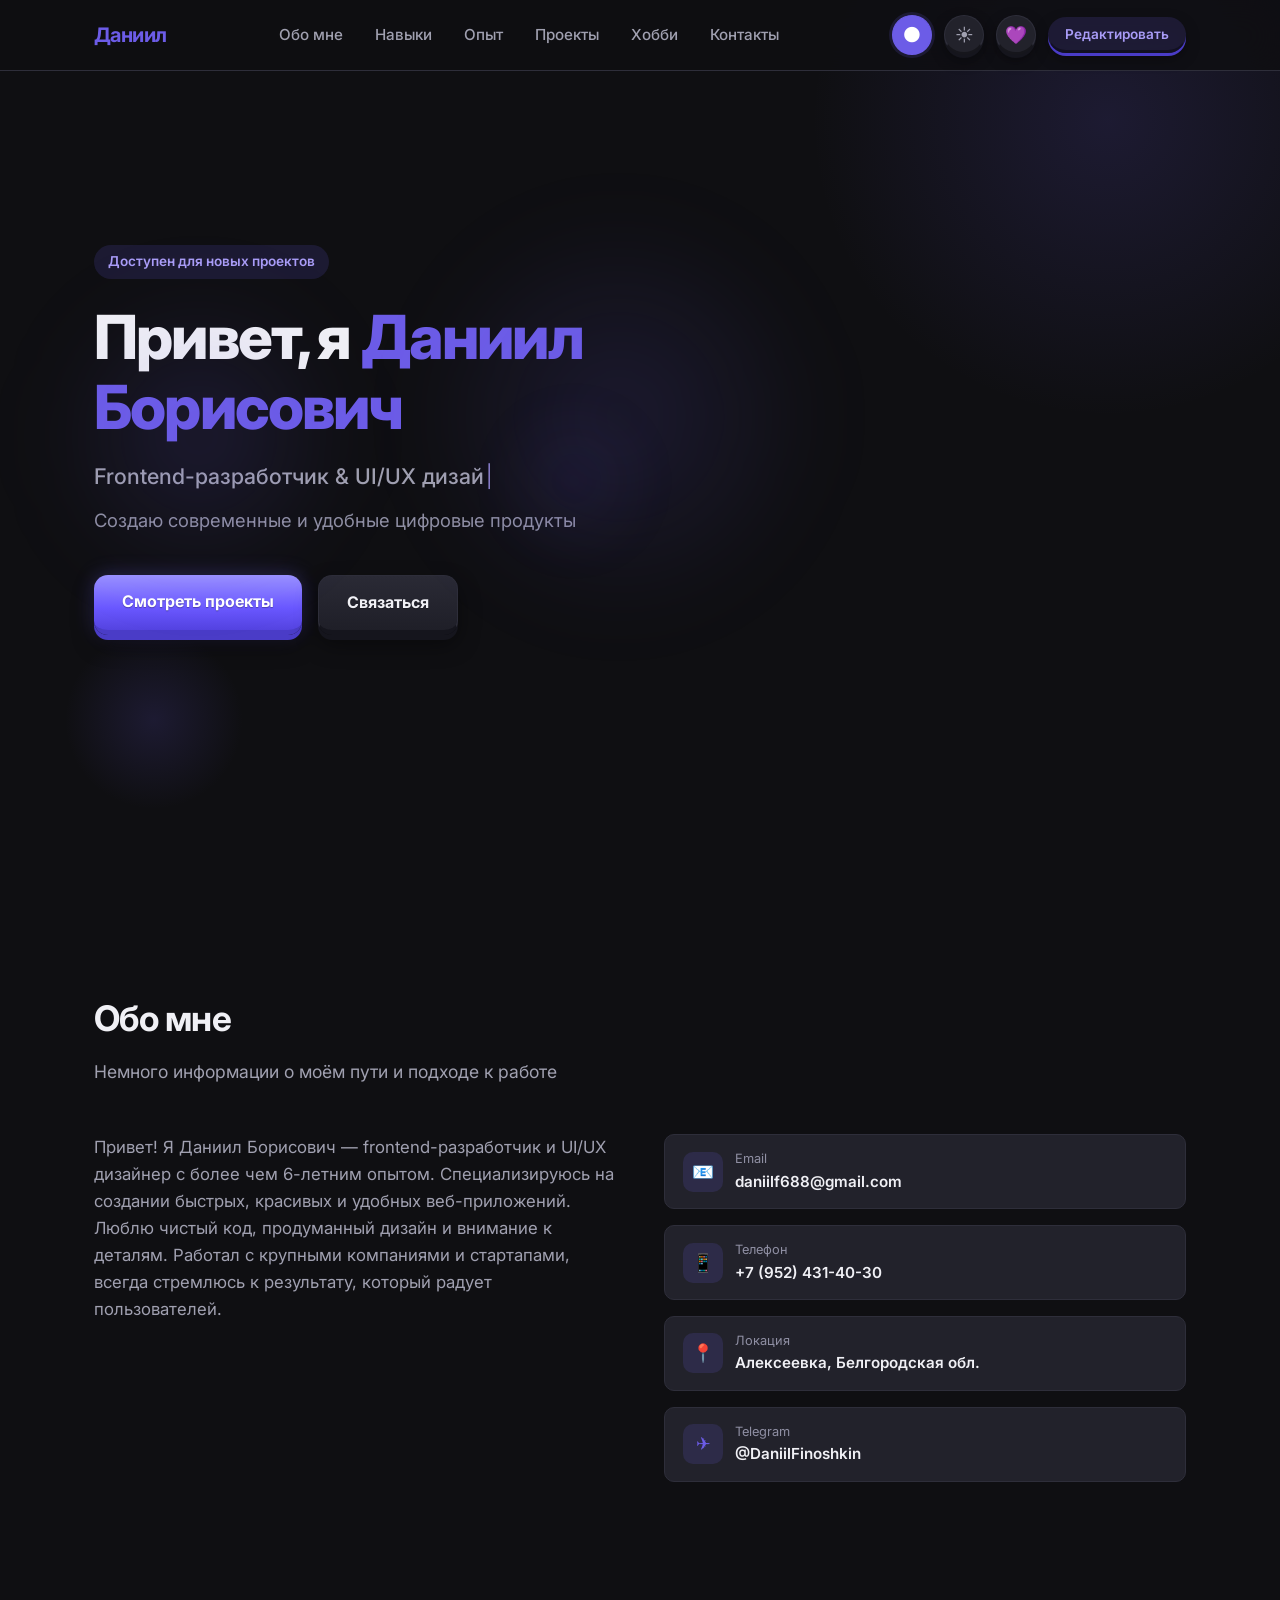
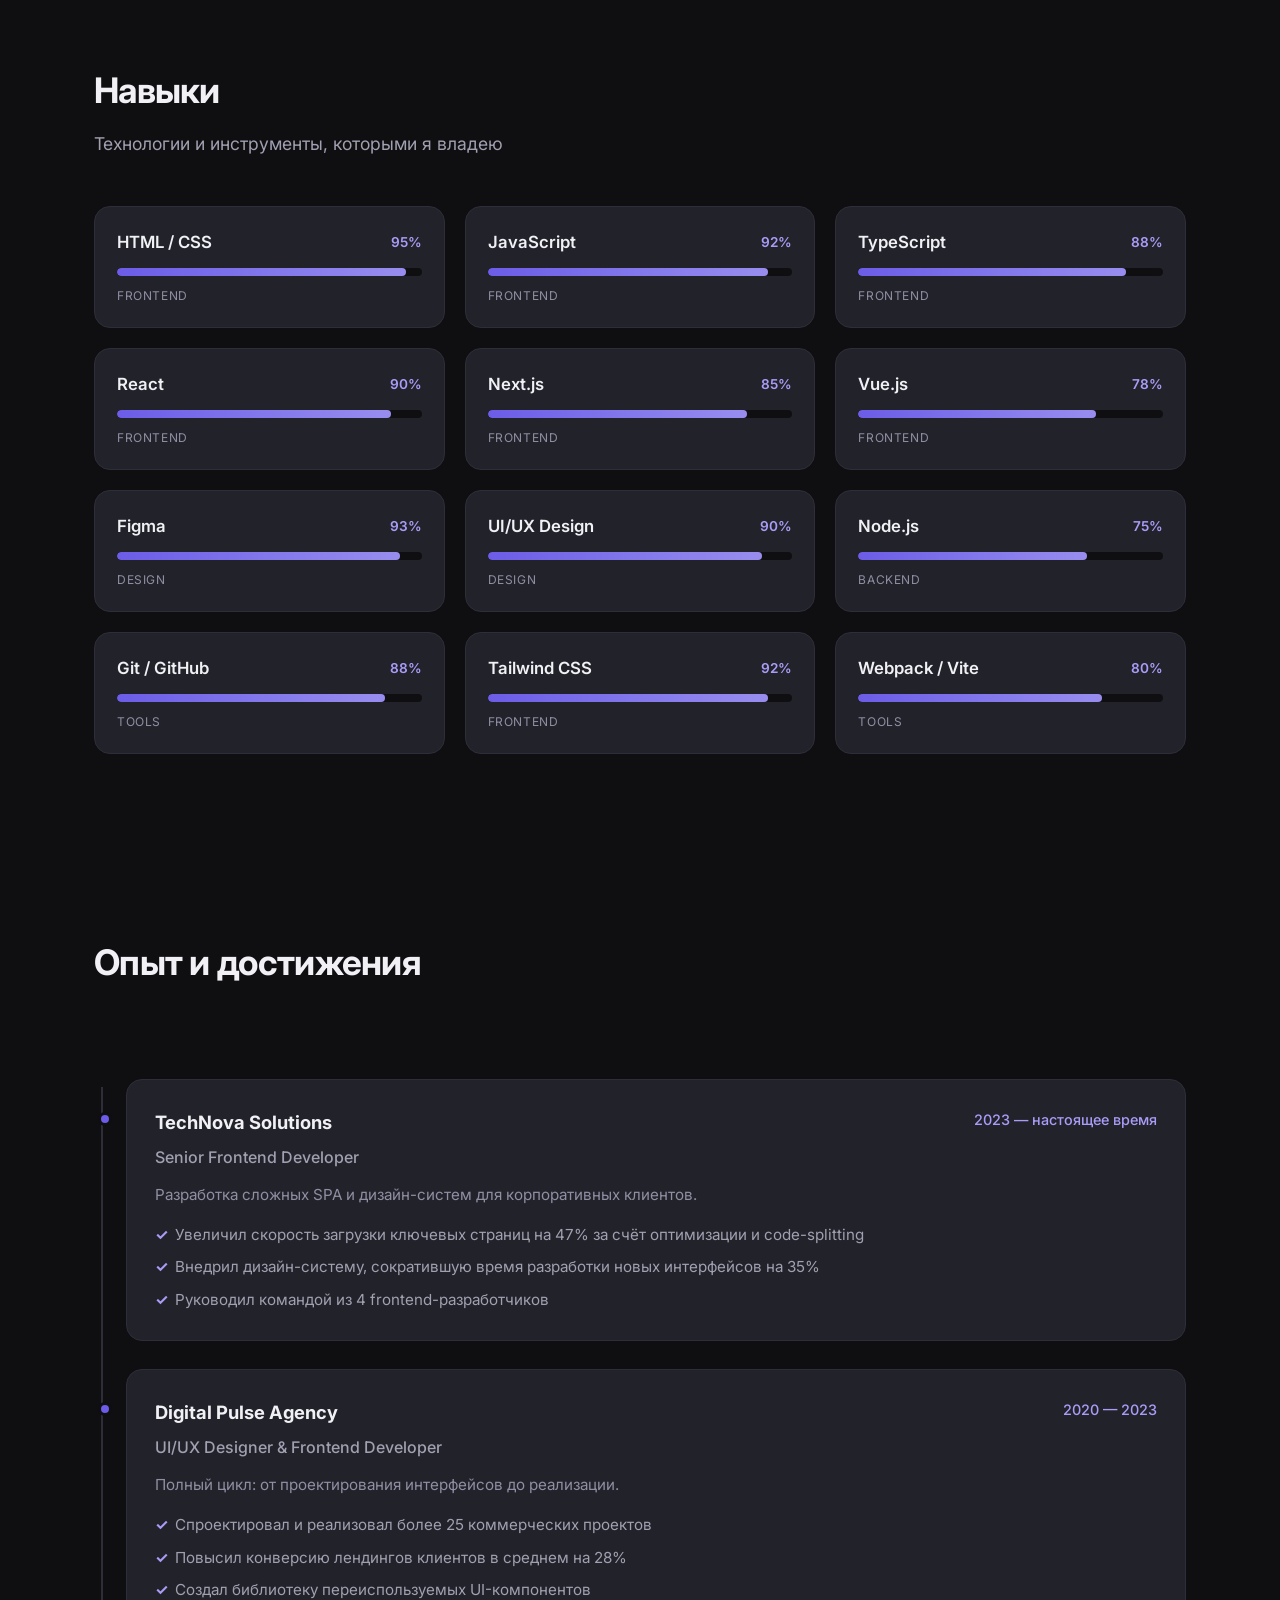
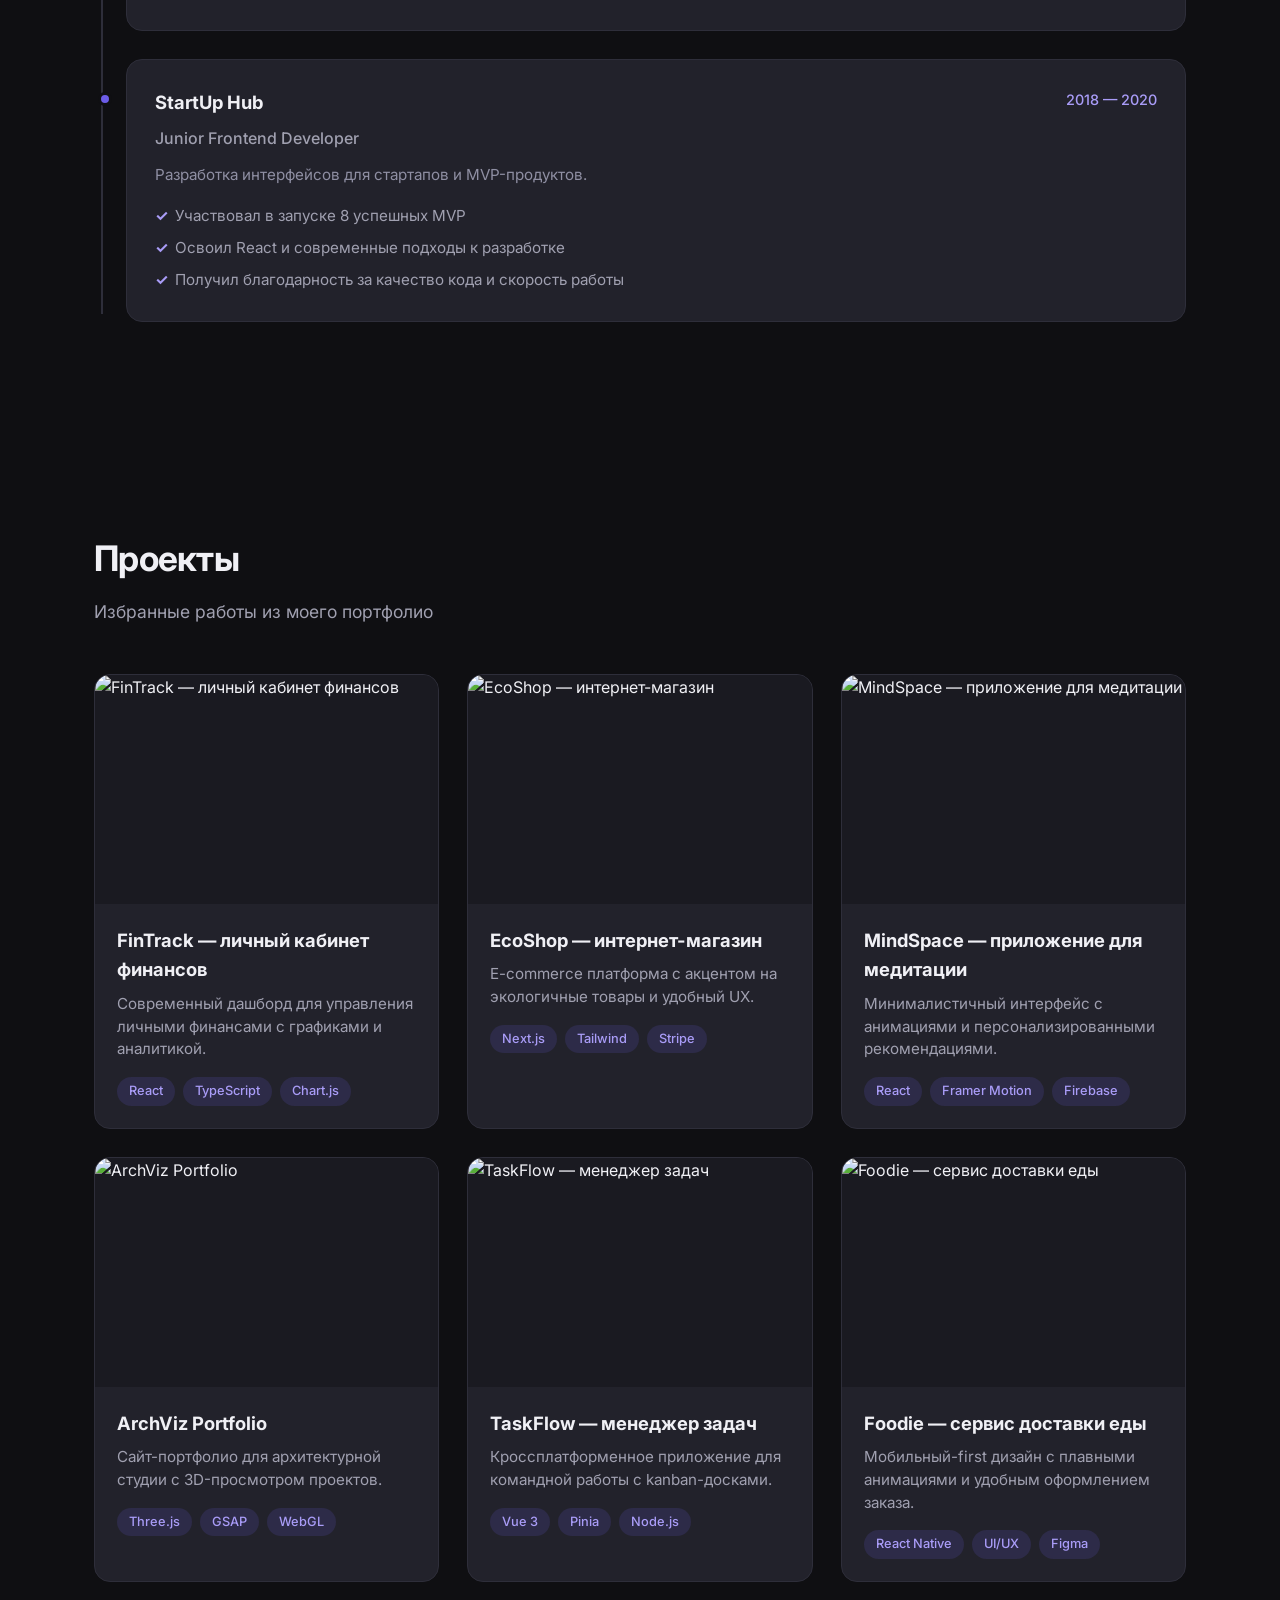
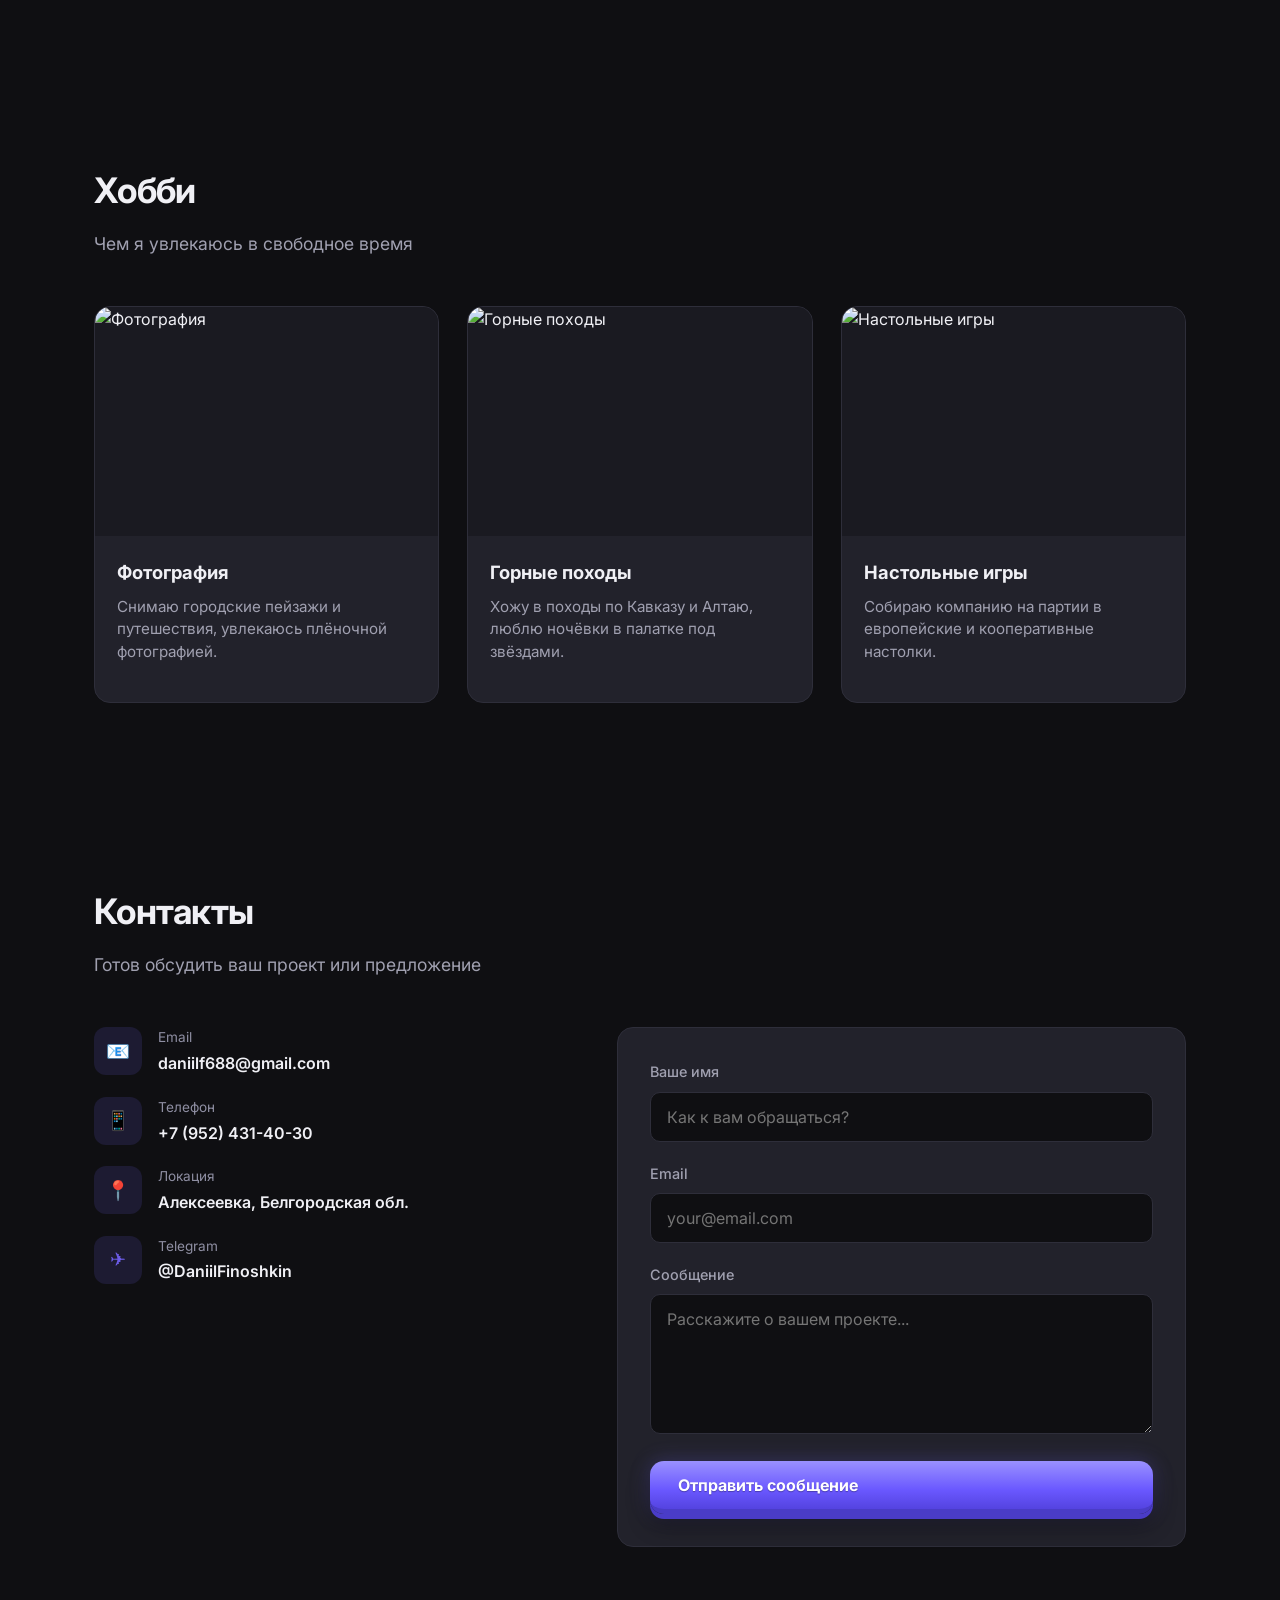
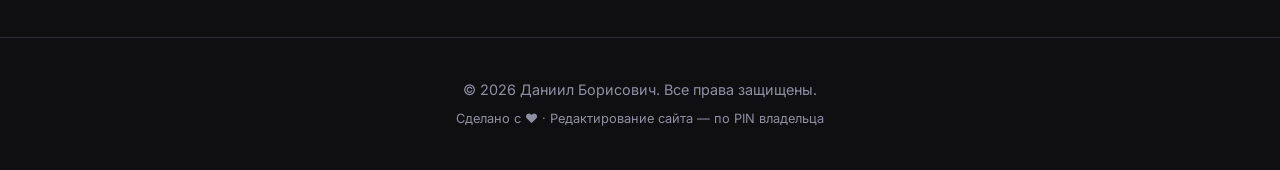
==== commit 8634f368: "введена защита для редактирования" ====
--- a/index.html
+++ b/index.html
@@ -255,13 +255,30 @@
   <footer class="footer">
     <div class="container">
       <p>© 2026 <span id="footer-name">Даниил Борисович</span>. Все права защищены.</p>
-      <p class="footer-note">Сделано с ❤️ · Можно редактировать прямо в браузере</p>
+      <p class="footer-note">Сделано с ❤️ · Редактирование сайта — по PIN владельца</p>
     </div>
   </footer>
 
   <!-- Edit hint -->
   <div class="edit-hint" id="edit-hint">
     Режим редактирования: кликайте на текст и меняйте, у проектов — «Заменить фото». Нажмите «Сохранить».
+  </div>
+
+  <!-- Owner PIN modal: режим редактирования доступен только владельцу -->
+  <div class="pin-modal" id="pin-modal" role="dialog" aria-modal="true" aria-labelledby="pin-title" hidden>
+    <div class="pin-modal__backdrop" data-pin-close></div>
+    <div class="pin-modal__card">
+      <div class="pin-modal__icon" aria-hidden="true">🔐</div>
+      <h2 id="pin-title">Вход для владельца</h2>
+      <p class="pin-modal__hint">Введите PIN, чтобы войти в режим редактирования</p>
+      <input class="pin-modal__input" id="pin-input" type="password" inputmode="numeric"
+             autocomplete="off" maxlength="12" placeholder="••••" aria-label="PIN-код">
+      <p class="pin-modal__error" id="pin-error" role="alert" hidden>Неверный PIN-код</p>
+      <div class="pin-modal__actions">
+        <button type="button" class="btn btn-primary" id="pin-submit">Войти</button>
+        <button type="button" class="btn btn-secondary" id="pin-close">Отмена</button>
+      </div>
+    </div>
   </div>
 
   <script src="js/data.js" defer></script>
--- a/css/v1-tilt.css
+++ b/css/v1-tilt.css
@@ -50,6 +50,26 @@
     0 10px 22px rgba(0, 0, 0, 0.4);
 }
 
+/* Светлая тема: тёмный градиент secondary-кнопки в паре с тёмным же
+   text-primary давал контраст ~1.04:1 (текст был нечитаем) —
+   даём светлый вариант той же 3D-кнопки с тёмным текстом (~16:1) */
+[data-theme="light"] .btn-secondary {
+  background: linear-gradient(180deg, #ffffff, #e9ebf6);
+  text-shadow: none;
+  border-bottom-color: #b9bed8;
+  box-shadow:
+    0 5px 0 #b9bed8,
+    0 10px 22px rgba(26, 26, 46, 0.18);
+}
+
+[data-theme="light"] .btn-secondary:hover {
+  background: linear-gradient(180deg, #ffffff, #f0f2fa);
+  border-bottom-color: var(--accent);
+  box-shadow:
+    0 5px 0 var(--accent),
+    0 10px 22px rgba(91, 76, 219, 0.3);
+}
+
 .btn:hover {
   transform: perspective(900px) rotateX(var(--btn-rx, 0deg)) rotateY(var(--btn-ry, 0deg)) translateY(-4px);
 }
@@ -98,4 +118,116 @@
 
 .mobile-nav a:hover {
   transform: perspective(600px) rotateX(var(--btn-rx, 0deg)) rotateY(var(--btn-ry, 0deg)) translateX(6px);
+}
+
+/* PIN-модалка владельца */
+body.pin-open {
+  overflow: hidden;
+}
+
+.pin-modal {
+  position: fixed;
+  inset: 0;
+  z-index: 2000;
+  display: flex;
+  align-items: center;
+  justify-content: center;
+  padding: 20px;
+}
+
+.pin-modal[hidden] {
+  display: none;
+}
+
+.pin-modal__backdrop {
+  position: absolute;
+  inset: 0;
+  background: rgba(8, 8, 14, 0.72);
+  backdrop-filter: blur(6px);
+}
+
+.pin-modal__card {
+  position: relative;
+  width: 100%;
+  max-width: 360px;
+  background: var(--bg-card);
+  border: 1px solid var(--border);
+  border-radius: 20px;
+  padding: 28px 24px;
+  text-align: center;
+  box-shadow:
+    0 5px 0 rgba(0, 0, 0, 0.35),
+    0 24px 60px rgba(0, 0, 0, 0.5);
+  animation: pin-pop 0.25s ease;
+}
+
+@keyframes pin-pop {
+  from {
+    opacity: 0;
+    transform: translateY(14px) scale(0.96);
+  }
+}
+
+.pin-modal__icon {
+  font-size: 2rem;
+  margin-bottom: 6px;
+}
+
+.pin-modal__card h2 {
+  font-size: 1.25rem;
+  margin-bottom: 6px;
+}
+
+.pin-modal__hint {
+  color: var(--text-secondary);
+  font-size: 0.9rem;
+  margin-bottom: 16px;
+}
+
+.pin-modal__input {
+  width: 100%;
+  padding: 13px 16px;
+  font-size: 1.15rem;
+  font-family: inherit;
+  letter-spacing: 0.35em;
+  text-align: center;
+  border-radius: 12px;
+  border: 1px solid var(--border);
+  background: var(--bg-secondary);
+  color: var(--text-primary);
+  outline: none;
+  margin-bottom: 10px;
+}
+
+.pin-modal__input:focus {
+  border-color: var(--accent);
+  box-shadow: 0 0 0 3px var(--accent-soft);
+}
+
+.pin-modal__error {
+  color: #ff5c7a;
+  font-size: 0.87rem;
+  margin-bottom: 10px;
+}
+
+.pin-modal__actions {
+  display: flex;
+  gap: 10px;
+}
+
+.pin-modal__actions .btn {
+  flex: 1;
+  justify-content: center;
+  padding: 12px 16px;
+}
+
+.pin-shake {
+  animation: pin-shake 0.35s ease;
+}
+
+@keyframes pin-shake {
+  20% { transform: translateX(-8px); }
+  40% { transform: translateX(8px); }
+  60% { transform: translateX(-5px); }
+  80% { transform: translateX(5px); }
 }
